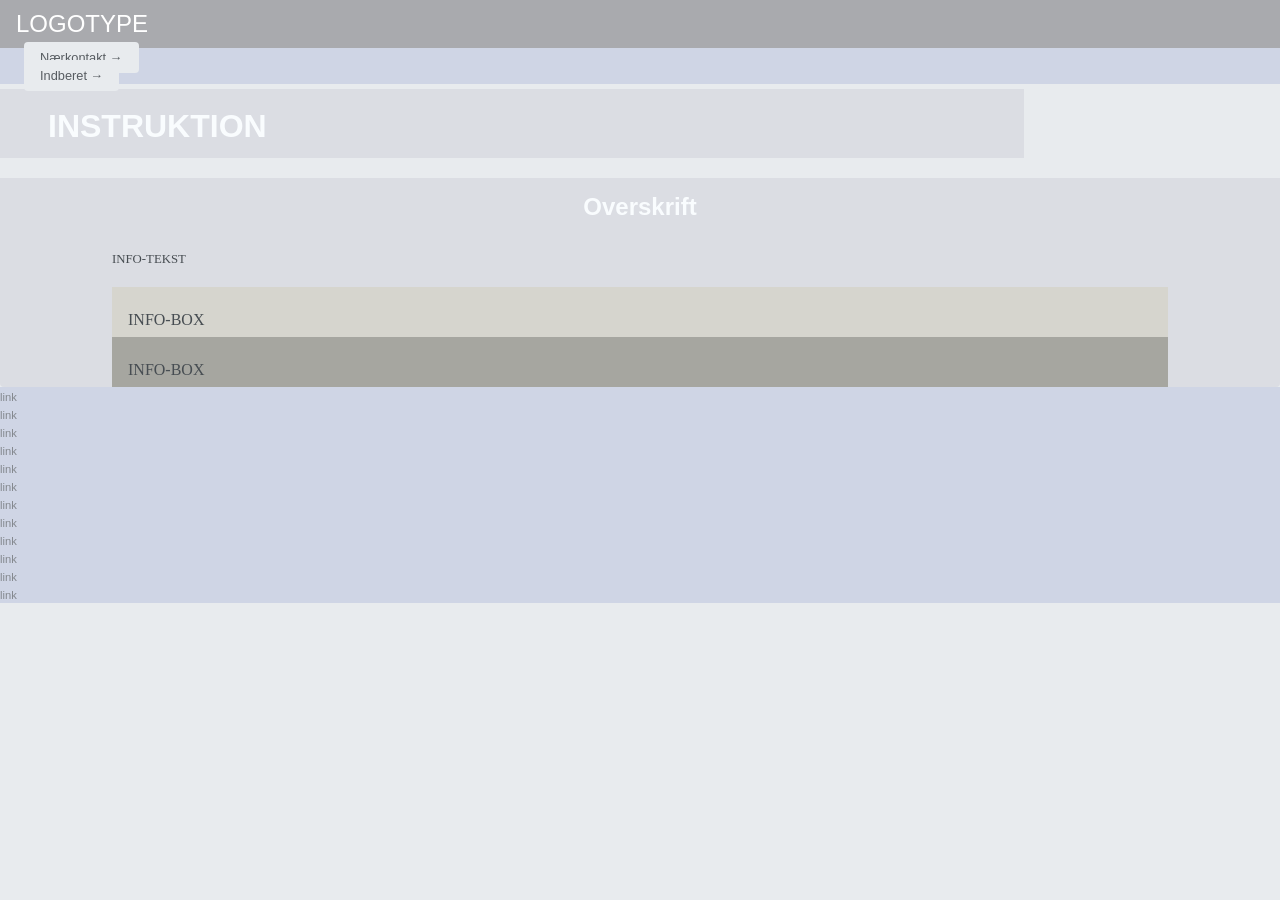
==== instruction.html @ 35d1363d "initializes project" ====
<!DOCTYPE html>
<html lang="en">
  <head>
    <meta charset="UTF-8" />
    <meta http-equiv="X-UA-Compatible" content="IE=edge" />
    <meta name="viewport" content="width=device-width, initial-scale=1.0" />
    <link rel="stylesheet" href="css/custom.css" />
    <link rel="stylesheet" href="css/general.css" />
    <link rel="stylesheet" href="css/layout.css" />
    <link rel="stylesheet" href="css/infographic.css" />
    <link rel="icon" type="image/png" href="img/fav.png" />
    <title>Emergency Site</title>
  </head>
  <body id="instruction">
    <header>
      <nav>
        <div id="logotype-wrapper">
          <a href="index.html"> LOGOTYPE </a>
        </div>
        <ul class="menu">
          <li><a class="menuItem" href="instruction.html">Nærkontakt </a></li>
          <li><a class="menuItem" href="register.html">Indberet</a></li>
        </ul>
      </nav>
    </header>

    <main>
      <h1>INSTRUKTION</h1>
      <section class="info-graphic"></section>
      <section class="info-text">
        <h2>Overskrift</h2>
        <article>
          <p class="placeholder">INFO-TEKST</p>
        </article>
        <aside id="efficiency" class="info-box yellow">INFO-BOX</aside>
        <aside id="requirement" class="info-box green">INFO-BOX</aside>
      </section>
    </main>

    <footer>
      <nav class="some">
        <ul>
          <li><a href="">link</a></li>
          <li><a href="">link</a></li>
          <li><a href="">link</a></li>
          <li><a href="">link</a></li>
        </ul>
      </nav>
      <nav class="another">
        <ul>
          <li><a href="">link</a></li>
          <li><a href="">link</a></li>
          <li><a href="">link</a></li>
          <li><a href="">link</a></li>
        </ul>
      </nav>
      <nav class="yetanother">
        <ul>
          <li><a href="">link</a></li>
          <li><a href="">link</a></li>
          <li><a href="">link</a></li>
          <li><a href="">link</a></li>
        </ul>
      </nav>
    </footer>
    <!-- <script src="js/main.js"></script> -->
  </body>
</html>
---- css/custom.css ----
:root {
  /* Colours */
  --primary-bg-color: #e8ebee; /* used */
  --primary-font-color: #474d52; /* used */

  --secondary-bg-color: #5d656c; /* used */
  --secondary-font-color: #d5e5f4; /* used */

  /* CAN BE DELETED WHEN THE PLACEHOLDER CLASS IS DELETED */
  --placeholder-bg-color: #eb9e1a; /* used */
  --placeholder-font-color: #575c61; /* used */

  /* NOT USED AT THE MOMENT */
  --info-color: #17a2b8;
  --warning-color: #ffc107;
  --danger-color: #dc3545;

  /* Borders */
  --border-color: #007bff; /* used */
  --border-color-light: #f7f5c2; /* used */
  --border-radius: 0.25rem;

  /* Links */
  --link-color: #84888e; /* used */
  --hover-color: #f9fcfe; /* used */
  --active-color: #f52727; /* used */

  /* From styletile */

  /* Fonts */
  --logotype-font: "Roboto", sans-serif;
  --headline-font: "Roboto", sans-serif;
  --body-font: "Roboto", sans-serif;
  --link-font: "Calibri", sans-serif;

  /* Text sizes */
  --logotype-size: 1.5rem;
  --headline1-size: 2rem;
  --headline2-size: 1.5rem;
  --headline3-size: 1.25rem;
  --bodytext-size: 1rem;
  --cta-text-size: 1.25rem;
  --followup-text-size: 0.8rem;
  --form-submit-size: 1rem;

  /* Text colors */
  --logotype-color: #ffffff;
  --headline-color: #bbc3ca;
  --headline-color-inverted: #f9fcfe;
  --bodytext-color: #575c61;
  --bodytext-color-inverted: #f9fcfe;
  --cta-text-color: #bbc3ca;
  --cta-text-color-inverted: #bbc3ca;
  --followup-text-color: #575c61;
  --followup-text-color-inverted: #bbc3ca;
  --formfield-text-color: #575c61;
  --form-submit-color: #bbc3ca;
  --form-submit-color-inverted: #bbc3ca;

  /* Background colors */
  --logotype-background-color: #a9aaae;
  --header-background-color: #cfd5e5;
  --article-background-color: #dbdde3;
  --news-background-color: #dbdde3;
  --news-background-color-inverted: #eeebe9;
  --info-background-color: #dbdde3;
  --headline-bg-color: #dbdde3;
  --headline-bg-color-alert: #dbdde3;
  --headline-bg-color-inverted: #dbdde3;
  --bodytext-bg-color: #dbdde3;
  --bodytext-bg-color-inverted: #dbdde3;
  --cta-text-bg-color: #dbdde3;
  --cta-text-bg-color-inverted: #dbdde3;
  --followup-text-bg-color: #e8ebee;
  --followup-text-bg-color-inverted: #dbdde3;
  --form-background-color: #c5c7ce;
  --form-text-color: #dbdde3;
  --formfield-background-color: #dbdde3;
  --formfield-background-color-active: #dbdde3;
  --form-submit-bg-color: #dbdde3;
  --form-submit-bg-color-inverted: #dbdde3;

  /* Info-boxes */
  --info-bg-color-yellow: #d6d5ce;
  --info-bg-color-green: #a6a6a0;
}
---- css/general.css ----
html,
body,
header,
footer,
main,
nav,
ul,
#main-disclamer {
  margin: 0;
  padding: 0;
  box-sizing: border-box;
}

body {
  font-family: var(--default-font);
  color: var(--primary-font-color);
  background-color: var(--primary-bg-color);
}
header,
footer {
  background-color: var(--header-background-color);
  color: var(--secondary-font-color);
  height: min-content;
}
.logo-wrapper {
  background-color: var(--logotype-background-color);
  color: var(--logotype-color);
}
#main-disclamer {
  height: 180px;
  background-color: var(--header-background-color);
  display: flex;
  justify-content: flex-start;
  align-items: center;
  padding-left: 2rem;
}
#main-disclamer-content {
  display: flex;
  column-gap: 1rem;
}
main section {
  padding: 20px;
  /* margin: 10px; */
  /* border: 1px solid var(--border-color); */
  border-radius: var(--border-radius);
}
h1,
h2,
h3,
h4,
h5,
h6 {
  font-family: var(--headline-font);
}
h1 {
  font-size: var(--headline1-size);
  color: var(--headline-color-inverted);
  margin: 5px 0;
  line-height: 1rem;
  text-align: left;
}
h2 {
  font-size: var(--headline2-size);
}
h3 {
  font-size: var(--headline3-size);
}

main > h1 {
  background-color: var(--headline-bg-color-alert);
  color: var(--headline-color-inverted);
  line-height: 4rem;
  padding: 5px 3rem 0 3rem;
  width: calc(80% - 6rem);
}

/* NAVIGATION STRUCTURES */
header > nav {
  height: 100%;
}
nav ul {
  list-style: none;
}
nav a {
  font-family: var(--link-font);
  text-decoration: none;
  color: var(--link-color);
}
a {
  font-family: var(--link-font);
}
#logotype-wrapper {
  background-color: var(--logotype-background-color);
  margin: 0;
  display: flex;
  justify-content: flex-start;
  align-items: center;
  padding: 0 0 0 1rem;
}
#logotype-wrapper > a {
  font-size: var(--logotype-size);
  color: var(--logotype-color);
  font-family: var(--logotype-font);
  height: 3rem;
  width: 100%;
  display: flex;
  align-items: center;
}
header nav li a {
  margin: 1.5rem;
  background-color: var(--followup-text-bg-color);
  color: var(--followup-text-color);
  font-size: var(--followup-text-size);
  padding: 0.5rem 1rem;
  border-radius: var(--border-radius);
}
header > nav li > a:after {
  content: " \2192";
}
nav a:hover {
  color: var(--hover-color);
}
nav a:active {
  color: var(--active-color);
}

/* FOOTER */
footer a {
  font-size: 0.7rem;
}
.yellow,
.green {
  padding: 1.5rem 1rem 0.5rem 1rem;
}
.yellow {
  background-color: var(--info-bg-color-yellow);
}
.green {
  background-color: var(--info-bg-color-green);
}
---- css/infographic.css ----
#head-txt {
  fill: rgb(54, 54, 54);
}
.info-graphic,
.info-text {
  background-color: var(--info-background-color);
  padding: 0;
}
.info-text h2 {
  line-height: 3rem;
  text-align: center;
  background-color: var(--headline-bg-color-inverted);
  color: var(--headline-color-inverted);
  padding-top: 5px;
}
.info-text h3 {
  font-size: 0.8rem;
  line-height: 0.8rem;
  font-weight: 600;
  margin: 0;
  padding: 0;
}
.info-text > *:not(:first-child) {
  margin: 0 clamp(1rem, 10%, 7rem);
}
.info-text p {
  font-size: 0.8rem;
  line-height: 1.3;
  margin: 0 0 1.2rem 0;
  padding: 0;
}
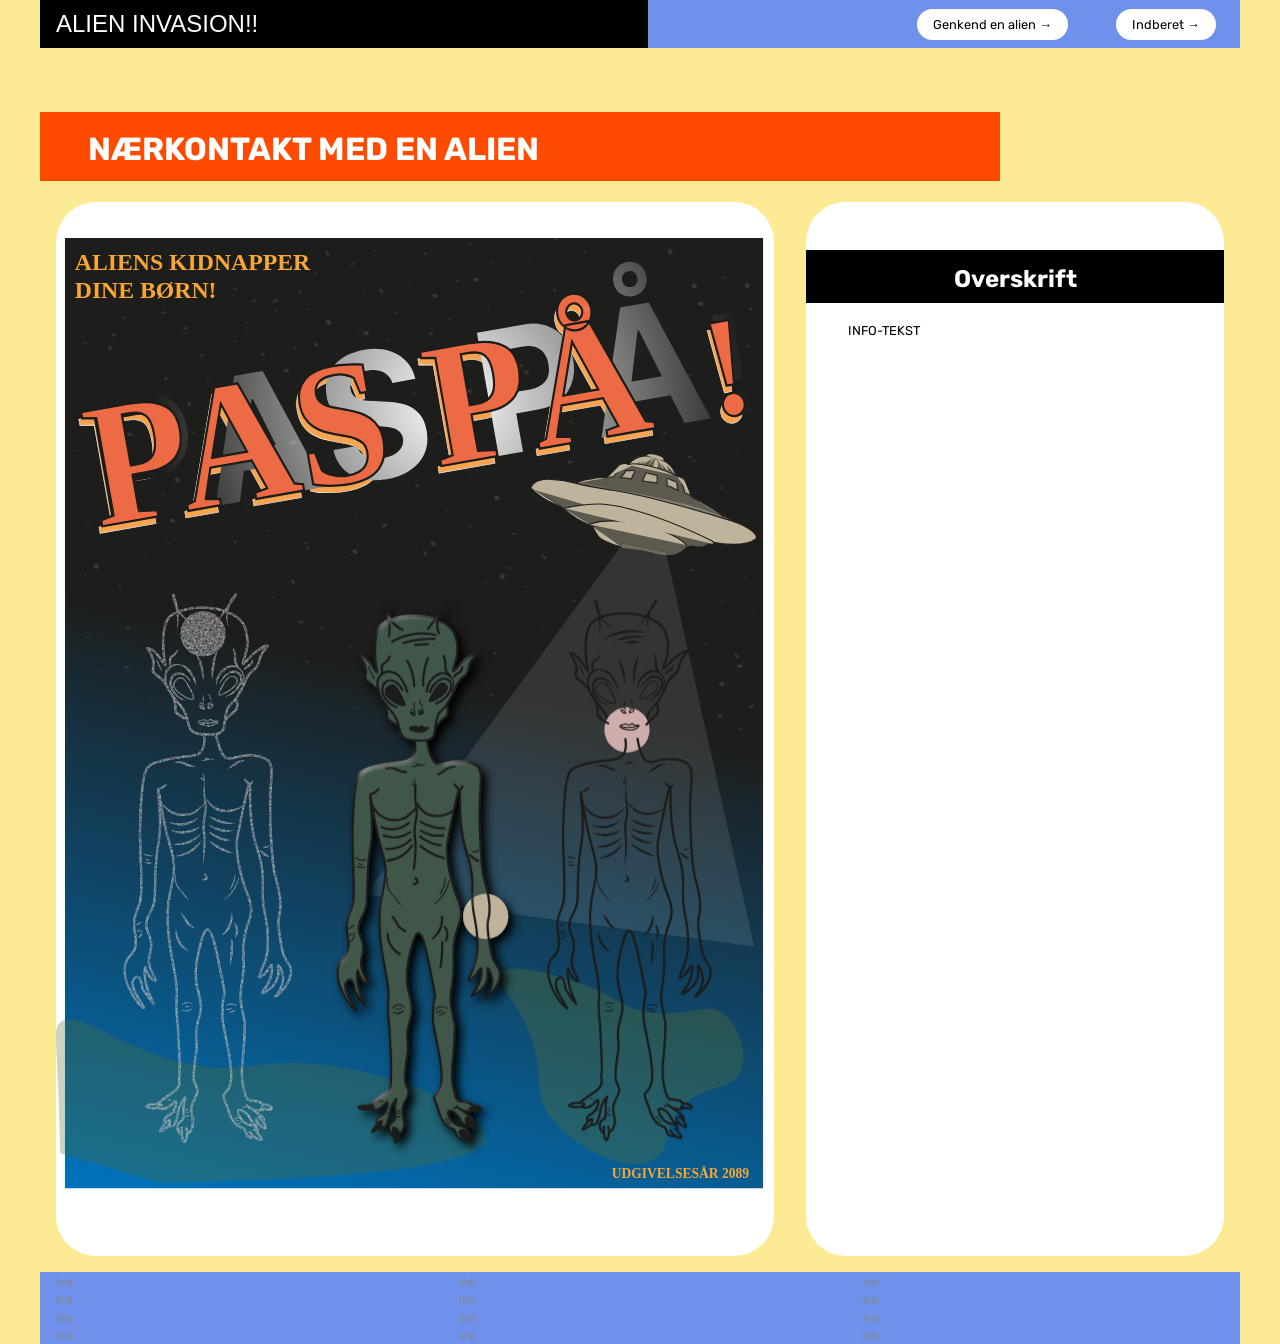
==== commit 744558e8: "cirkler" ====
--- a/instruction.html
+++ b/instruction.html
@@ -8,6 +8,7 @@
     <link rel="stylesheet" href="css/general.css" />
     <link rel="stylesheet" href="css/layout.css" />
     <link rel="stylesheet" href="css/infographic.css" />
+    <link rel="stylesheet" href="css/ekstra.css" />
     <link rel="icon" type="image/png" href="img/fav.png" />
     <title>Emergency Site</title>
   </head>
@@ -15,25 +16,3739 @@
     <header>
       <nav>
         <div id="logotype-wrapper">
-          <a href="index.html"> LOGOTYPE </a>
+          <a href="index.html"> ALIEN INVASION!! </a>
         </div>
         <ul class="menu">
-          <li><a class="menuItem" href="instruction.html">Nærkontakt </a></li>
+          <li>
+            <a class="menuItem" href="instruction.html">Genkend en alien </a>
+          </li>
           <li><a class="menuItem" href="register.html">Indberet</a></li>
         </ul>
       </nav>
     </header>
 
     <main>
-      <h1>INSTRUKTION</h1>
-      <section class="info-graphic"></section>
+      <h1>NÆRKONTAKT MED EN ALIEN</h1>
+      <section class="info-graphic">
+        <br />
+        <br />
+        <?xml version="1.0" encoding="UTF-8"?>
+        <svg
+          id="Lag_1"
+          data-name="Lag 1"
+          xmlns="http://www.w3.org/2000/svg"
+          xmlns:xlink="http://www.w3.org/1999/xlink"
+          viewBox="0 0 635.01 896.67"
+        >
+          <defs>
+            <linearGradient
+              id="Ikke-navngivet_forløb_163"
+              data-name="Ikke-navngivet forløb 163"
+              x1="210.66"
+              y1="886.5"
+              x2="422.61"
+              y2="-46.08"
+              gradientUnits="userSpaceOnUse"
+            >
+              <stop offset="0" stop-color="#0073bc" />
+              <stop offset=".54" stop-color="#1d1d1b" />
+            </linearGradient>
+            <radialGradient
+              id="Ikke-navngivet_forløb_2"
+              data-name="Ikke-navngivet forløb 2"
+              cx="350.12"
+              cy="146.63"
+              fx="350.12"
+              fy="146.63"
+              r="263.45"
+              gradientUnits="userSpaceOnUse"
+            >
+              <stop offset="0" stop-color="#fff" />
+              <stop offset="1" stop-color="#1d1d1b" />
+            </radialGradient>
+            <filter id="AI_Statisk">
+              <feTurbulence
+                baseFrequency="0.5"
+                in="c1"
+                numOctaves="10"
+                result="c2"
+                type="fractalNoise"
+              />
+              <feComposite in="c2" in2="SourceAlpha" operator="in" />
+            </filter>
+            <filter
+              id="AI_Facetskygge_1"
+              x="-20%"
+              y="-20%"
+              width="140%"
+              height="140%"
+            >
+              <feGaussianBlur in="SourceAlpha" result="blur" stdDeviation="4" />
+              <feOffset dx="4" dy="4" in="blur" result="offsetBlur" />
+              <feSpecularLighting
+                in="blur"
+                result="specOut"
+                specularConstant="1"
+                specularExponent="10"
+                surfaceScale="5"
+              >
+                <fePointLight x="-5000" y="-10000" z="-20000" />
+              </feSpecularLighting>
+              <feComposite
+                in="specOut"
+                in2="SourceAlpha"
+                operator="in"
+                result="specOut"
+              />
+              <feComposite
+                in="SourceGraphic"
+                in2="specOut"
+                k1="0"
+                k2="1"
+                k3="1"
+                k4="0"
+                operator="arithmetic"
+                result="litPaint"
+              />
+              <feMerge>
+                <feMergeNode in="offsetBlur" />
+                <feMergeNode in="litPaint" />
+              </feMerge>
+            </filter>
+          </defs>
+          <rect
+            id="baggrund"
+            x="7.93"
+            width="617.42"
+            height="840.43"
+            style="fill: url(#Ikke-navngivet_forløb_163)"
+          />
+          <path
+            id="landområde_1"
+            d="M3.77,809.56c-.33-12.62-.92-33.14-1.92-58.61-1.74-44.45-3.84-52.12,1.92-57.13,15.16-13.21,48.87,21.45,109.77,35.57,49.93,11.58,61.19-3.85,115.57.9,74.65,6.52,153.03,44.28,150.78,65.69-1.81,17.16-56.63,35.27-288.55,39.64"
+            style="fill: #586f30; opacity: 0.3"
+          />
+          <path
+            id="landområde_2"
+            d="M412.08,689.11c-11.71-21.68-23.11-31.62-18.89-38.46,7.22-11.69,50.05,2.05,63.42,6.34,39.34,12.62,39.31,22.69,65.82,27.43,36.59,6.55,53.11-11.43,69.32,3.12,12.43,11.16,20.39,33.44,14.15,48.43-8.38,20.13-35.4,10.3-55.17,35.93-13.9,18.02-6.63,30.76-18.39,40.62-20.34,17.04-65.46-1.46-91.96-31.24-22.63-25.43-3.84-46.89-28.29-92.17Z"
+            style="fill: #586f30; opacity: 0.34"
+          />
+          <text
+            id="PAS_PÅ__gul"
+            data-name="PAS_PÅ!_gul"
+            transform="translate(35.54 261.78) rotate(-10.06) scale(.94 1)"
+            style="
+              fill: #f6a44f;
+              font-family: Galvji-Bold, Galvji;
+              font-weight: 700;
+              stroke: #fff;
+              stroke-miterlimit: 10;
+              stroke-width: 0.5px;
+            "
+          >
+            <tspan x="0" y="0" style="font-size: 156.91px">PAS PÅ</tspan>
+            <tspan x="587.73" y="0" style="font-size: 126.49px">!</tspan>
+          </text>
+          <g id="PAS_PÅ__rød" data-name="PAS_PÅ!_rød">
+            <g>
+              <path
+                d="M73.69,136.88c5.27-.94,10.26-.88,14.95.15,4.69,1.04,8.9,2.91,12.61,5.62,3.71,2.71,6.85,6.24,9.41,10.59,2.56,4.34,4.34,9.33,5.34,14.96.99,5.58,1,10.83.04,15.75-.96,4.92-2.78,9.31-5.45,13.18-2.67,3.87-6.09,7.1-10.26,9.68-4.17,2.58-8.97,4.35-14.38,5.31l-20.31,3.6,6,33.8-21.52,3.82-19.32-108.86,42.9-7.61ZM62.36,197.26l15.61-2.77c6.22-1.1,10.75-3.57,13.57-7.39,2.83-3.82,3.69-8.8,2.61-14.94-1.11-6.24-3.63-10.66-7.58-13.28-3.95-2.62-9.03-3.38-15.25-2.27l-15.68,2.78,6.72,37.87Z"
+                style="fill: url(#Ikke-navngivet_forløb_2)"
+              />
+              <path
+                d="M202.14,199.61l-36.13,6.41-3.3,27.35-21.59,3.83,16.39-115.19,25.3-4.49,55.02,102.52-23.3,4.13-12.37-24.57ZM167.52,187.62l26.94-4.78-20.33-40.43-1.28.23-5.32,44.99Z"
+                style="fill: url(#Ikke-navngivet_forløb_2)"
+              />
+              <path
+                d="M266.15,183.82c.63,2.17,1.67,4.05,3.13,5.63,1.46,1.58,3.23,2.84,5.33,3.76,2.1.92,4.47,1.5,7.11,1.74s5.48.08,8.52-.46c2.8-.5,5.31-1.29,7.52-2.38,2.21-1.09,4.04-2.4,5.51-3.94,1.47-1.53,2.53-3.24,3.17-5.11s.79-3.85.42-5.91c-.3-1.71-.91-3.21-1.83-4.5-.92-1.29-2.18-2.36-3.8-3.21-1.62-.85-3.64-1.52-6.05-2-2.41-.48-5.25-.79-8.51-.94l-13.93-.64c-19.36-.82-30.5-9.53-33.45-26.12-.91-5.13-.8-9.95.34-14.46,1.14-4.51,3.15-8.56,6.04-12.16s6.61-6.63,11.17-9.1c4.56-2.47,9.81-4.23,15.75-5.28,5.65-1,11-1.12,16.03-.36,5.04.77,9.54,2.29,13.53,4.56,3.98,2.28,7.33,5.25,10.04,8.92,2.71,3.67,4.56,7.91,5.56,12.71l-20.24,3.59c-.62-2.12-1.61-3.97-2.97-5.54-1.36-1.57-2.97-2.84-4.83-3.81s-3.96-1.59-6.29-1.88c-2.33-.29-4.8-.2-7.41.27-2.71.48-5.1,1.23-7.17,2.25-2.07,1.02-3.79,2.26-5.15,3.71-1.36,1.46-2.32,3.11-2.87,4.95-.56,1.84-.65,3.79-.29,5.85.6,3.37,2.4,5.85,5.4,7.45,3,1.6,7.64,2.53,13.92,2.82l12.89.59c5.38.24,10.1.92,14.14,2.04,4.05,1.12,7.49,2.73,10.34,4.82,2.84,2.09,5.13,4.69,6.86,7.81,1.73,3.12,2.97,6.79,3.72,11.01.97,5.48.88,10.58-.26,15.3-1.15,4.72-3.26,8.92-6.33,12.6-3.07,3.68-7.03,6.8-11.87,9.34s-10.49,4.39-16.95,5.54c-6.13,1.09-11.82,1.31-17.08.66-5.26-.65-9.93-2.09-14-4.32-4.07-2.23-7.48-5.21-10.22-8.93-2.74-3.71-4.66-8.09-5.75-13.14l20.81-3.69Z"
+                style="fill: url(#Ikke-navngivet_forløb_2)"
+              />
+              <path
+                d="M415.11,76.3c5.27-.94,10.26-.88,14.95.15s8.9,2.91,12.61,5.62c3.72,2.71,6.85,6.24,9.41,10.59,2.56,4.34,4.34,9.33,5.34,14.96.99,5.58,1,10.83.04,15.75-.97,4.92-2.78,9.31-5.45,13.18-2.67,3.87-6.09,7.1-10.26,9.68-4.17,2.58-8.97,4.35-14.38,5.31l-20.31,3.6,6,33.8-21.52,3.82-19.32-108.86,42.9-7.61ZM403.77,136.68l15.61-2.77c6.22-1.1,10.75-3.57,13.57-7.39,2.83-3.82,3.69-8.8,2.61-14.94-1.11-6.24-3.63-10.66-7.58-13.28-3.95-2.62-9.03-3.38-15.25-2.27l-15.68,2.78,6.72,37.87Z"
+                style="fill: url(#Ikke-navngivet_forløb_2)"
+              />
+              <path
+                d="M543.55,139.03l-36.13,6.41-3.31,27.35-21.59,3.83,16.39-115.19,25.3-4.49,55.02,102.52-23.3,4.13-12.37-24.57ZM510.22,51.42c-2.09.37-4.11.34-6.04-.1-1.94-.43-3.68-1.2-5.22-2.3-1.54-1.1-2.85-2.5-3.91-4.21-1.06-1.71-1.79-3.66-2.18-5.88-.38-2.16-.37-4.23.04-6.19.41-1.96,1.15-3.73,2.22-5.3,1.07-1.56,2.44-2.88,4.11-3.96,1.67-1.08,3.55-1.8,5.64-2.17,2.04-.36,4.02-.32,5.94.11s3.64,1.21,5.19,2.31,2.84,2.5,3.91,4.21c1.06,1.71,1.79,3.64,2.17,5.8.39,2.21.38,4.3-.03,6.27-.41,1.97-1.15,3.73-2.22,5.3-1.07,1.56-2.43,2.88-4.08,3.95s-3.49,1.79-5.54,2.15ZM508.73,43.43c2-.35,3.5-1.31,4.53-2.87,1.02-1.55,1.36-3.34,1-5.35-.37-2.06-1.3-3.65-2.79-4.76-1.5-1.11-3.24-1.49-5.24-1.13-2,.35-3.5,1.31-4.53,2.87-1.02,1.56-1.35,3.37-.99,5.43.36,2.01,1.28,3.57,2.78,4.68,1.49,1.11,3.24,1.49,5.24,1.13ZM508.94,127.04l26.94-4.78-20.33-40.43-1.28.23-5.32,44.99Z"
+                style="fill: url(#Ikke-navngivet_forløb_2)"
+              />
+              <path
+                d="M598.87,65.47l8.89,59.14-15.34,2.72-11.94-58.6,18.38-3.26ZM593.29,148.19c-.58-3.24-.1-5.95,1.43-8.13,1.53-2.17,3.92-3.55,7.18-4.13,3.26-.58,5.98-.11,8.16,1.41,2.19,1.52,3.57,3.89,4.14,7.14.57,3.2.09,5.89-1.44,8.07-1.53,2.17-3.92,3.55-7.18,4.13-3.25.58-5.97.11-8.16-1.41-2.18-1.51-3.56-3.87-4.13-7.08Z"
+                style="fill: url(#Ikke-navngivet_forløb_2)"
+              />
+            </g>
+            <text
+              transform="translate(37.64 255.57) rotate(-10.06) scale(.94 1)"
+              style="
+                fill: #ed6b44;
+                font-family: Galvji-Bold, Galvji;
+                font-weight: 700;
+                stroke: #1d1d1b;
+                stroke-miterlimit: 10;
+                stroke-width: 2px;
+              "
+            >
+              <tspan x="0" y="0" style="font-size: 156.91px">PAS PÅ</tspan>
+              <tspan x="587.73" y="0" style="font-size: 126.49px">!</tspan>
+            </text>
+            <text
+              transform="translate(37.64 255.57) rotate(-10.06) scale(.94 1)"
+              style="
+                fill: none;
+                font-family: Galvji-Bold, Galvji;
+                font-weight: 700;
+                stroke: #1d1d1b;
+                stroke-miterlimit: 10;
+              "
+            >
+              <tspan x="0" y="0" style="font-size: 156.91px">PAS PÅ</tspan>
+              <tspan x="587.73" y="0" style="font-size: 126.49px">!</tspan>
+            </text>
+          </g>
+          <text
+            id="ALIENS_KIDNAPPER_DINE_BØRN_"
+            data-name="ALIENS_KIDNAPPER_DINE_BØRN!"
+            transform="translate(16.57 27.86)"
+            style="
+              fill: #f7a737;
+              font-family: Galvji-Bold, Galvji;
+              font-size: 21px;
+              font-weight: 700;
+            "
+          >
+            <tspan x="0" y="0">ALIENS KIDNAPPER</tspan>
+            <tspan x="0" y="25.2">DINE BØRN!</tspan>
+          </text>
+          <g id="ufo">
+            <path
+              d="M549.44,210.51c-9.99-5.39-21.37-7.52-32.58-9.28-3.39-.53-6.85-1.03-10.23-.46"
+              style="
+                fill: #bfb39b;
+                opacity: 0.9;
+                stroke: #1d1d1b;
+                stroke-miterlimit: 10;
+              "
+            />
+            <path
+              d="M527.56,202.87c.45-2.95,1.34-5.83,2.64-8.51,1.47.89,2.74,2.79,2.85,4.51s-.32,3.42-.76,5.08"
+              style="fill: #bfb39b; stroke: #1d1d1b; stroke-miterlimit: 10"
+            />
+            <path
+              d="M531.15,194.23c2.58,1.9,4.58,4.6,5.63,7.63.39,1.11.65,2.34.28,3.46"
+              style="fill: #bfb39b; stroke: #1d1d1b; stroke-miterlimit: 10"
+            />
+            <path
+              d="M530.41,193.96l4.56,2.15c1.08.51,2.18,1.03,3.13,1.76,2.65,2.05,3.85,5.62,3.51,8.96"
+              style="fill: #bfb39b; stroke: #1d1d1b; stroke-miterlimit: 10"
+            />
+            <path
+              d="M530.43,193.95c-1.42-.04-2.76.73-3.71,1.78-.95,1.05-1.58,2.35-2.16,3.64-.39.85-.76,1.71-1.13,2.57"
+              style="fill: #bfb39b; stroke: #1d1d1b; stroke-miterlimit: 10"
+            />
+            <path
+              d="M529.83,193.7c-.71-.18-1.46-.02-2.17.17-4.02,1.07-7.96,3.4-9.73,7.16-.03.06-.07.14-.14.14s-.12-.11-.05-.13"
+              style="fill: #bfb39b; stroke: #1d1d1b; stroke-miterlimit: 10"
+            />
+            <path
+              d="M529.37,193.8c-1.18-.47-2.52-.36-3.77-.12-4.51.87-8.67,3.4-11.51,7.01"
+              style="fill: #bfb39b; stroke: #1d1d1b; stroke-miterlimit: 10"
+            />
+            <path
+              d="M420.27,219.66c1.09-5.06,21.74-4.89,24.75-4.86,1.38.01,2.74.07,2.74.07,2.86.12,5.94.38,13.38,1.47,2.9.43,4.61.67,7.24,1.12,6.62,1.13,11.77,2.31,16.98,3.41,14.74,3.11,13.82,2.27,31.52,5.72,10.34,2.01,21.95,4.3,36.5,8.11,11.9,3.12,21.94,5.79,34.39,10.84,8.04,3.26,32.38,13.14,31.13,19.04-.74,3.48-10.25,5-15.19,5.14-2.02.06-1.79-.16-12.42-.87-7.07-.47-7.97-.43-9.15-.25-5.96.91-6.03,3.39-11.3,4.18-5.95.89-7.67-2.02-12.1-.2-2.94,1.2-2.64,2.66-6.3,4.86-4.02,2.41-7.93,2.79-10.49,3.01-6.2.53-10.73-1.01-14.89-2.19-17.75-5.04-21.89-1.61-35.4-7.46-5.39-2.33-8.13-3.56-10.49-6.57-2.38-3.04-3.12-6.27-7.07-9.03-1.9-1.33-3.56-1.86-4.41-2.16-7.16-2.52-13.67-8.48-18.01-12.02-16.51-13.47-32.39-16.83-31.42-21.36Z"
+              style="fill: #bfb39b; opacity: 0.4"
+            />
+            <path
+              d="M461.14,216.34c.81-.29,1.98-.68,3.4-1.11,4.34-1.3,7.96-1.94,13.08-2.71,10.63-1.59,9.8-1.02,10.74-1.5,6.49-3.27,6.45-10.31,11.62-10.94,2.66-.32,3.71,1.41,6.35.5,2.7-.93,2.92-3.18,5.19-5.24,4.18-3.79,10.87-2.83,14.57-2.3,5.83.84,9.78,3.46,13.28,5.77,3.33,2.2,5,3.3,6.4,5.5,1.7,2.66,1.65,4.69,3.82,6.15,1.99,1.33,3.1.34,4.97,1.25,3.98,1.93,2.55,8.16,5.79,13.76,2.11,3.67,5.07,5.07,10.1,7.85,5.75,3.18,13.85,7.97,24.14,15.05"
+              style="fill: #bfb39b; opacity: 0.4"
+            />
+            <path
+              d="M531.63,210.16c.11,2.24.07,4.49-.12,6.73-1.18-.59-2.54-.63-3.86-.71-3.03-.19-6.03-.68-8.95-1.48.75-1.53,1.49-3.06,2.24-4.6.27-.56.33-2.05.86-2.37s2.58.58,3.15.72c.62.16,6.66,1.39,6.68,1.7Z"
+              style="
+                fill: #bfb39b;
+                opacity: 0.9;
+                stroke: #1d1d1b;
+                stroke-miterlimit: 10;
+              "
+            />
+            <path
+              d="M540.55,219.53c1.16-.18,2.31.29,3.38.77,2.12.94,4.21,1.92,6.31,2.91-.85-1.94-.85-4.13-1.16-6.23-.06-.4-.15-.84-.45-1.11-.16-.14-.35-.22-.55-.29-1.34-.53-2.68-1.07-4.02-1.6-.64-.26-2.83-1.56-3.49-1.18-.8.46.47,6.71-.03,6.75Z"
+              style="
+                fill: #bfb39b;
+                opacity: 0.9;
+                stroke: #1d1d1b;
+                stroke-miterlimit: 10;
+              "
+            />
+            <path
+              d="M561.22,227.83c-1.38-.83-2.84-1.52-4.35-2.06-.19-.07-.39-.14-.53-.28-.14-.14-.21-.33-.27-.52-.84-2.46-1.16-5.09-2.31-7.42,1.07.4,2.28,1.06,3.35,1.46.27.1.54.2.76.39.26.23.4.56.53.87,1.02,2.46,2.03,5.01,2.83,7.54Z"
+              style="
+                fill: #bfb39b;
+                opacity: 0.9;
+                stroke: #1d1d1b;
+                stroke-miterlimit: 10;
+              "
+            />
+            <path
+              d="M503.83,205.51c-.57,2.59-2.62,4.55-4.57,6.35,3.05.13,6.08.54,9.05,1.21.17.04.35.07.5,0,.18-.09.25-.3.31-.49.41-1.34.95-2.63,1.62-3.86s2.11-2.22.51-2.79c-2.28-.81-5.02.35-7.41-.41Z"
+              style="
+                fill: #bfb39b;
+                opacity: 0.9;
+                stroke: #1d1d1b;
+                stroke-miterlimit: 10;
+              "
+            />
+            <path
+              d="M497.79,206.08c-1.78,1.38-3.34,3.03-4.62,4.88-.1.14-.21.3-.37.36-.11.05-.23.05-.36.05-1.6.01-3.19.03-4.79.04,1.7-1.79,3.52-3.46,5.36-5.11.61-.55.93-.97,1.74-1.01.63-.03,2.47,1.22,3.03.78Z"
+              style="
+                fill: #bfb39b;
+                opacity: 0.9;
+                stroke: #1d1d1b;
+                stroke-miterlimit: 10;
+              "
+            />
+            <path
+              d="M535.23,195.93c6.15,2.46,11.12,7.7,13.28,13.96"
+              style="fill: #bfb39b; stroke: #1d1d1b; stroke-miterlimit: 10"
+            />
+            <path
+              d="M526.91,193.15c-7.48-1.68-15.79,1.18-20.66,7.11-2.02-1.42-5.78-.97-7.83.41-.78.53-1.43,1.22-2.08,1.91-3.16,3.33-6.48,6.51-9.95,9.51"
+              style="fill: #bfb39b; stroke: #1d1d1b; stroke-miterlimit: 10"
+            />
+            <path
+              d="M548.48,209.99c2.29,1.32,5.2,1.64,7.02,3.56.77.81,1.26,1.84,1.72,2.86,1.89,4.17,3.5,8.46,5.11,12.74"
+              style="fill: #bfb39b; stroke: #1d1d1b; stroke-miterlimit: 10"
+            />
+            <path
+              d="M486.39,211.95c-3.78-1.37-7.92,0-11.86.84-4.86,1.03-10.12,1.31-14.19,4.17"
+              style="fill: #bfb39b; stroke: #1d1d1b; stroke-miterlimit: 10"
+            />
+            <path
+              d="M522.14,192.32c.53-1.52,1.16-1.48,2.7-1.6s2.96-.04,4.41.21c2.15.37,4.23,1.11,6.11,2.2,2,1.16,2.61,1.57,2.54,3.94"
+              style="fill: #bfb39b; stroke: #1d1d1b; stroke-miterlimit: 10"
+            />
+            <path
+              d="M562.27,229.22c10.29,4.69,19.98,10.68,28.77,17.79"
+              style="fill: #bfb39b; stroke: #1d1d1b; stroke-miterlimit: 10"
+            />
+            <path
+              d="M419.47,221.73c1.11-3.55,4.35-6.14,7.88-7.33s7.34-1.17,11.06-.95c7.32.44,14.59,1.62,21.67,3.54,10.6,2.87,21.48,4.41,32.32,6.13,17.03,2.71,33.82,6.78,50.49,11.21,18.15,4.82,36.19,10.06,54.1,15.71,7.06,2.23,13.53,4.85,19.25,9.56,1.88,1.55,3.66,3.79,3.19,6.18-5.46,4.8-13.81,5.27-21.08,5.22-5.76-.04-11.52-.64-17.16-1.8"
+              style="fill: #bfb39b; stroke: #1d1d1b; stroke-miterlimit: 10"
+            />
+            <path
+              d="M419.85,221.09c5.43,5.63,11.96,10.19,19.11,13.35,4.56,2.01,9.58,3.61,12.86,7.37,1.27,1.46,3.32,2.42,4.81,3.65,5.53,4.57,12.28,7.37,18.91,10.11"
+              style="fill: #bfb39b; stroke: #1d1d1b; stroke-miterlimit: 10"
+            />
+            <path
+              d="M474.79,255.38c1.42,3.28,2.9,6.65,5.48,9.11,1.53,1.46,3.38,2.54,5.25,3.51,4.63,2.39,9.55,4.18,14.63,5.34"
+              style="fill: #bfb39b; stroke: #1d1d1b; stroke-miterlimit: 10"
+            />
+            <path
+              d="M471.4,253.2c16.74-5.6,35.05-2.44,52.15,1.91,12.53,3.19,25.5,7.35,34.44,16.69"
+              style="fill: #bfb39b; stroke: #1d1d1b; stroke-miterlimit: 10"
+            />
+            <path
+              d="M449.34,238.97c10.57-2.05,21.27-4.12,32.36-3.67,8.32.33,16.67,2.07,24.88,4.19,25.09,6.48,49.32,16.57,72.75,27.97.7.34,1.44.71,1.88,1.32s.44,1.51-.21,1.81"
+              style="fill: #bfb39b; stroke: #1d1d1b; stroke-miterlimit: 10"
+            />
+            <path
+              d="M548.5,210.06c-10.17-4.93-21.09-8.31-32.26-10-3.24-.49-6.62-.83-9.74.17"
+              style="fill: #bfb39b; stroke: #1d1d1b; stroke-miterlimit: 10"
+            />
+          </g>
+          <path
+            id="ufo_lys"
+            d="M539.97,277.73c26.09,116.53,52.18,233.06,78.26,349.58-115.13-15.47-230.25-30.93-345.38-46.4,76.06-103.69,152.11-207.37,228.17-311.06,12.98,2.62,25.97,5.25,38.95,7.87Z"
+            style="
+              fill: #fff;
+              opacity: 0.1;
+              stroke: #1d1d1b;
+              stroke-miterlimit: 10;
+            "
+          />
+          <g id="alien_1" style="filter: url(#AI_Statisk)">
+            <g>
+              <g>
+                <path
+                  d="M110.21,329.97c-3.8,1.45-9.22,2.64-11.58,7.66,0,0-7.33,10.64-2.05,39.26.03.17.06.27.07.49.02.33-.03.38-.06.39-.02,0-.04,0-.06,0-.94.25-7.3-11.43-11.11-13.3-11.9-6.37,4.56,4.58.43,16.63-2.1,5.55,10.04,6.71,13.25,17.46,4.2,8.16,8.18,11.06,11.97,16.21,6.74,9.18,4.56,14.23,7.27,18.74.42.69,1.22,1.79,2.56,2.87,0,0,.18.14.36.27,3.01,2.17,11.36,2.48,11.36,2.48.55.02,4.54.15,8.99-.47,1.12-.16,2.63-.41,4.08-1.46.48-.34,1.3-1.02,2.04-2.26,2.08-3.5.58-7.94,3.51-17.27,1.65-5.26,4.03-5.53,6.75-8.57.77-.86,1.4-1.88,2.65-3.9,3.77-6.13,5.94-10.96,6.41-12.01.75-1.67,1.34-3.13,1.77-4.25.75-1.28,1.98-3.12,3.82-5.04,1.99-2.08,2.81-2.26,4.1-3.57,3.18-3.21,1.88-5.88,4.35-10.99,2.74-5.66,6.59-7.93,6.03-8.61-.59-.72-5.07,1.44-8.97,4.16-8.49,5.9-11.67,12.6-12.82,12.05-1.46-.69,5.2-10.8,3.85-22.86-.14-1.23-.16-11.87-8.55-18.29-14.15-10.83-38.68-10.29-50.43-5.82Z"
+                  style="
+                    fill: none;
+                    stroke: #1d1d1b;
+                    stroke-miterlimit: 10;
+                    stroke-width: 2px;
+                  "
+                />
+
+                <path
+                  d="M120.47,340.09c-9.1-2.76-15.28-11.33-17.11-20.42-.26-1.28-.51-2.65-.57-3.96-.03-1.12,1.37-1.64,1.93-.55,3.49,9.85,4.72,20.79,2.68,31.07.42-10.25-1.06-20.47-4.44-30.12.41.71,1.78.56,1.83-.39,0,.18.04.58.05.77,1.05,9.81,6.54,19.25,15.63,23.61h0Z"
+                  style="fill: #1d1d1b"
+                />
+              </g>
+              <path
+                d="M142.15,339.58c4.01-6.13,8.52-12.79,12.35-19.06.67-1.06,2.37-3.78,3.01-4.81.13-.2.56-.92.69-1.11.42-.62,1.56-.7,1.77.22.14.48-.12.91-.34,1.14-6.39,7.52-10.19,18.03-6.91,27.74-5-9.55-1.23-21.23,5.39-29.03,0,0,.08-.09.08-.09,0,0,.06-.09-.07.1-.09.14-.17.47-.05.77.12.3.34.43.46.49.11.08.34.22.65.18.31-.03.53-.23.62-.35.06-.08,0,0,0,0-.07.11-.55.86-.63.99-5.04,8.05-10.6,15.82-17.03,22.82h0Z"
+                style="fill: #1d1d1b"
+              />
+              <path
+                d="M130.3,391.02c-.75-3.64-1.75-8.8-2.79-12.3-.93-3.52-2.75-8.49-3.98-11.97,5.5,6.61,8.06,15.78,6.77,24.28h0Z"
+                style="fill: #1d1d1b"
+              />
+
+              <path
+                d="M142.99,364.27c-.9,3.84-2.22,9.25-2.85,13.08-.72,3.79-1.33,9.37-1.81,13.26-1.9-8.89-.16-18.63,4.65-26.33h0Z"
+                style="fill: #1d1d1b"
+              />
+              <path
+                d="M79.84,767.96c0-.99,4.41-1.68,5.19-1.8,1.19-.19,2.65-.3,4.33-.15.89.08,4.09.37,4.19,1.23.1.8-2.55,1.7-3.05,1.88-1.67.57-3.08.63-3.62.65-3.16.07-7.05-.87-7.04-1.8Z"
+                style="
+                  fill: none;
+                  stroke: #1d1d1b;
+                  stroke-miterlimit: 10;
+                  stroke-width: 2px;
+                "
+              />
+              <path
+                d="M130.63,439c1.57,8.91-.55,13.22-2.63,15.51-4.53,4.97-11.21,2.82-26.67,6.12-10.68,2.28-16.01,3.42-19.63,6.85-2.17,2.05-5,5.78-6.67,35.31-.34,6.02-.73,13.06-.74,23.06,0,7.33.19,9.2.74,26.3.81,25.24.61,28.49-.37,33.15-2.39,11.37-5.09,10.53-5.56,19.1-.61,11.24,3.85,16.26.37,24.86-2.3,5.69-4.68,4.55-7.04,10.09-5.13,12.05,2.66,25.54,5.19,29.9,4.39,7.6,9.81,12.29,10.37,11.89,1.02-.72-14.26-18.07-9.26-25.58.64-.96,1.99-2.32,3.33-2.16,3.24.39,4.32,9.32,4.45,10.45,7.34,11.04,9.35,13.49,9.63,13.33.53-.3-5.86-9.49-7.41-22.7-.67-5.74-.09-9.33.37-9.37.55-.05.59,5.12,4.45,9.01,1.44,1.45,3.73,3.05,4.45,2.52,1.18-.88-4.02-6.19-5.56-14.41-1.72-9.17,3.18-10.95,1.48-20.54-1.24-7.02-4.24-8.2-4.07-14.41.15-5.62,2.74-9.52,4.07-11.89,5.38-9.51,2.69-15.39,4.45-41.07,1.43-21.01,3.36-18.96,3.7-34.23.43-19.17-2.38-32.72-1.85-32.79.58-.08,2.21,16.59,7.78,39.63,4.16,17.2,5.79,18.4,6.3,27.02.82,13.79-2.94,17.51-4.82,33.87-1.93,16.86.08,30.26,1.48,39.63,2.29,15.26,6.88,31.91,5.93,42.87-.09,1.05-.5,5.18-.37,10.81.11,4.76.56,8.26.74,9.73.46,3.81.8,10.71,1.48,24.5,1.56,31.79-.32,19.77.37,29.54.08,1.08.07,1.91,0,2.69,0,0-.1,1.01-.36,1.99-.93,3.54-8.54,8.4-8.54,8.4-2.68,1.71-6.42,4.29-10.84,8.03"
+                style="
+                  fill: none;
+                  stroke: #1d1d1b;
+                  stroke-miterlimit: 10;
+                  stroke-width: 2px;
+                "
+              />
+
+              <path
+                d="M96.88,782.73c-.56-.94-1.17-2.28-.74-3.6.69-2.13,2.9-2.64,4.82-3.96,5.07-3.51,5.94-11.28,4.82-11.89-1.16-.62-4.3,6.37-10.37,6.85-2.14.17-3.91-.53-4.9-1.01"
+                style="
+                  fill: none;
+                  stroke: #1d1d1b;
+                  stroke-miterlimit: 10;
+                  stroke-width: 2px;
+                "
+              />
+              <path
+                d="M100.59,780.21c-.77-.42-3.7,2.52-3.7,2.52,0,0-5.5,6.48-4.82,7.21.51.53,4.34-2.09,7.41-4.32,1.36-3.63,1.57-5.15,1.11-5.4Z"
+                style="
+                  fill: none;
+                  stroke: #1d1d1b;
+                  stroke-miterlimit: 10;
+                  stroke-width: 2px;
+                "
+              />
+
+              <circle
+                id="headCircle"
+                cx="130"
+                cy="350"
+                r="20"
+                style="fill: rgb(0, 0, 0)"
+              />
+
+              <path
+                d="M114.29,759.67c-1.13,3.75-1.43,6.84-1.48,9.01-.14,5.58,1.26,8.25-.74,10.81-1.42,1.82-3.04,1.67-4.07,3.96-.93,2.06-.52,4.05-.37,4.68.8,3.47,3.73,5.19,4.32,5.52"
+                style="
+                  fill: none;
+                  stroke: #1d1d1b;
+                  stroke-miterlimit: 10;
+                  stroke-width: 2px;
+                "
+              />
+              <path
+                d="M115.91,790.98c.1.3.28.67.6.76,1.27.35,3.57-4.03,3.7-4.32,3.24-7.14-1.85-10.74-.37-19.1,1.29-7.33,5.89-8.41,5.19-14.77-.4-3.65-1.96-3.7-2.96-8.65-.47-2.29-.59-4.53.37-12.97,1.03-9.04,1.52-9.45,1.85-14.05.5-6.96-.42-8.7-.37-14.41.08-10.14,3.03-11.65,4.07-20.54,1.52-12.93-4.23-14.03-4.45-30.99-.12-9.08,1.44-15.95,2.59-20.9,1.86-7.98,4.51-19.34,7.78-19.46,4.27-.15,8,18.69,12.59,41.79,1.17,5.88,2.03,10.75,2.59,14.05-1.23,5.37-2.56,13.55-1.85,23.42.25,3.41,1.28,8.33,3.33,18.01.83,3.89,5.67,26.61,4.07,37.11-.22,1.47-.55,3.63-1.85,6.13-1.96,3.75-3.72,3.65-4.45,6.12-.68,2.35.63,3.39,3.33,10.81,1.92,5.27,1.34,4.97,2.59,7.57,1.61,3.34,3.33,6.89,7.04,9.01,2.57,1.46,3.67.86,5.19,2.52,2.03,2.22,1.15,4.4,2.96,6.12.93.88,2.73,1.79,6.59,1.28"
+                style="
+                  fill: none;
+                  stroke: #1d1d1b;
+                  stroke-miterlimit: 10;
+                  stroke-width: 2px;
+                "
+              />
+              <path
+                d="M141.61,438.67c.33,3.14,1.14,7.9,3.43,13.32,1.67,3.96,2.55,5.88,4.45,7.21,4.29,2.99,9.25-.8,18.15-1.44,2.29-.17,13.72-.99,19.63,4.32,5.4,4.86,2.98,11.97,2.22,33.15-.49,13.63.06,23.57.74,36.03.93,16.94,1.39,25.41,3.7,33.15.63,2.11,2.46,7.93,3.7,15.85.9,5.71,1.17,10.52.37,15.85-.46,3.02-.72,2.65-1.11,5.4-.61,4.33-.32,7.79,1.11,16.57,1.39,8.52,2.08,12.78,2.84,14.86,2.87,7.83,5.65,8.16,6.75,12.75,2.94,12.22-13.01,25.46-13.5,25.11-.35-.25,7.42-7.26,6.75-17-.39-5.67-3.54-10.65-4.37-10.43-.72.19.86,4.18,0,8.89-1.83,10.04-13.47,16.25-14.3,15.45-.64-.61,5.37-5.18,7.94-14.68,1.4-5.16,1.26-9.84.4-10.04-.82-.2-1.76,3.71-5.96,7.73-.8.77-3.85,3.68-4.77,3.09-1.4-.9,4.33-8.58,6.75-20.09,1.32-6.27,1.1-11.02.79-17.77-.49-10.76-2.17-15.12-3.57-24.34-2.31-15.22.23-16.74-1.19-31.29-1.6-16.31-5.04-16.86-8.34-34.77-4.58-24.8-1.41-42.35-3.18-42.5-.64-.05-1.43,2.23-6.75,27.43-4.01,19.03-4.24,20.95-4.37,23.57-.6,12.39,1.95,22.24,4.37,31.29,4.64,17.39,8.37,18.77,8.34,28.98-.03,9.73-3.42,9.05-5.96,23.57-2.64,15.11.89,16.66-1.59,36.7-1.23,9.92-2.34,11.56-1.99,18.16,0,0,.23,4.31,3.97,21.63-.18,11.89-.92,21.5-1.59,28.2-1.09,11-2.32,17.77,0,27.04,1.75,6.98,2.02,11.24,5.16,12.75,3.09,1.49,7.47-.3,11.33,2.81.69.56,1.17,1.11,1.45,1.47"
+                style="
+                  fill: none;
+                  stroke: #1d1d1b;
+                  stroke-miterlimit: 10;
+                  stroke-width: 2px;
+                "
+              />
+              <path
+                d="M114.29,759.67c-2.95,4.04-4.76,7.52-5.4,9.54-.34,1.06-.53,1.95-.53,1.95-.44,2.09-.26,3.28-1.34,6.69-1.23,3.89-1.71,5.87-2.5,6.57-.55.49-1.96,1.48-5.04,1.19"
+                style="
+                  fill: none;
+                  stroke: #1d1d1b;
+                  stroke-miterlimit: 10;
+                  stroke-width: 2px;
+                "
+              />
+              <path
+                d="M111.31,786.3c-.11,1-.21,2.44-.14,4.17.12,3.19.89,8.83,2.14,8.89,1.25.07,3.36-5.36,2.35-10.49-.19-.95-.45-1.75-.69-2.36"
+                style="
+                  fill: none;
+                  stroke: #1d1d1b;
+                  stroke-miterlimit: 10;
+                  stroke-width: 2px;
+                "
+              />
+              <path
+                d="M168.32,766.68c.75.86,3.99,4.39,9.35,4.88,2.95.27,5.31-.5,6.58-1.02"
+                style="
+                  fill: none;
+                  stroke: #1d1d1b;
+                  stroke-miterlimit: 10;
+                  stroke-width: 2px;
+                "
+              />
+              <path
+                d="M180.3,769.28c7.98,2.04,10.34,1.86,10.69,1.1.39-.86-1.59-2.85-3.81-3.54-2.83-.88-5.12.67-5.37.84"
+                style="
+                  fill: none;
+                  stroke: #1d1d1b;
+                  stroke-miterlimit: 10;
+                  stroke-width: 2px;
+                "
+              />
+              <path
+                d="M171.09,790.25c.6,1.09,1.62,2.63,3.29,4.04,2.67,2.26,6.59,3.84,7.27,3.03.49-.59-.48-2.69-6.75-9.26"
+                style="
+                  fill: none;
+                  stroke: #1d1d1b;
+                  stroke-miterlimit: 10;
+                  stroke-width: 2px;
+                "
+              />
+              <path
+                d="M173.4,770.37c1.9,1.44,3.43,2.56,4.43,3.28,1.46,1.05,3.44,2.44,4.88,4.19.35.42.91.85,1.1,1.61.34,1.38-.61,2.67-1.03,3.18"
+                style="
+                  fill: none;
+                  stroke: #1d1d1b;
+                  stroke-miterlimit: 10;
+                  stroke-width: 2px;
+                "
+              />
+              <path
+                d="M178.09,791.54c.3-1.43.45-3.37-.65-4.84-1.53-2.04-4.22-1.66-7.1-2.48-6.6-1.87-10.56-11.3-9.1-12.74,1.03-1.02,5.9.78,8.55,4.07,2.07,2.57,1.87,4.67,4.37,6.72,1.76,1.45,3.79,1.96,5.23,2.16"
+                style="
+                  fill: none;
+                  stroke: #1d1d1b;
+                  stroke-miterlimit: 10;
+                  stroke-width: 2px;
+                "
+              />
+              <path
+                d="M176.89,778.38c.12,1.11.46,2.67,1.46,4.25,2.18,3.46,6.52,5.37,7.31,4.57.39-.4.21-1.77-3.49-6.69-1.15-1.24-2.3-2.48-3.46-3.72"
+                style="
+                  fill: none;
+                  stroke: #1d1d1b;
+                  stroke-miterlimit: 10;
+                  stroke-width: 2px;
+                "
+              />
+              <path
+                d="M149.6,680.16c2.07-3.75,8.22-4.26,10.73-.71-3.42-2.16-7.54-1.83-10.73.71h0Z"
+                style="fill: #1d1d1b"
+              />
+              <path
+                d="M149.6,682.81c2.13-1.06,4.18-1.71,6.55-1.95-1.83,1.51-4.19,2.25-6.55,1.95h0Z"
+                style="fill: #1d1d1b"
+              />
+              <path
+                d="M158.88,682.46c-1.5,2.02-4.28,3.05-6.73,2.48,2.38-.86,4.36-1.58,6.73-2.48h0Z"
+                style="fill: #1d1d1b"
+              />
+              <path
+                d="M110.84,679.1c1.73-4.19,8.08-4.76,10.37-.71-3.23-2.66-7.57-2.23-10.37.71h0Z"
+                style="fill: #1d1d1b"
+              />
+              <path
+                d="M120.85,680.87c-1.84,3.55-7.33,4.56-10.01,1.42,3.5,1.71,7.03.95,10.01-1.42h0Z"
+                style="fill: #1d1d1b"
+              />
+              <path
+                d="M113.76,679.98c1.42-.85,2.97-1.04,4.55-.53-1.42.86-2.97,1.03-4.55.53h0Z"
+                style="fill: #1d1d1b"
+              />
+              <path
+                d="M70.45,607.96c1.51-1.75,3.4-2.95,5.64-3.54-1.51,1.76-3.4,2.94-5.64,3.54h0Z"
+                style="fill: #1d1d1b"
+              />
+              <path
+                d="M71.36,614.33c.09-2.1,3.02-3.44,4.55-1.95-1.98.1-3.04.7-4.55,1.95h0Z"
+                style="fill: #1d1d1b"
+              />
+              <path
+                d="M71.91,619.28c2.29-1.86,3.67-3.93,4-6.9,1.27,2.83-1.01,6.48-4,6.9h0Z"
+                style="fill: #1d1d1b"
+              />
+              <path
+                d="M110.48,596.63c2.87,2.68,5.05,5.86,7,9.22,0,0-.26-.28-.26-.28,1.95,1.53,3.83,3.12,5.45,5.03-2.39-.91-4.55-2.18-6.69-3.55-2.19-3.3-4.18-6.67-5.5-10.43h0Z"
+                style="fill: #1d1d1b"
+              />
+              <path
+                d="M146.5,616.81c5.49-5.57,8.32-12.78,8.88-20.52,2.44,7.7-1.46,17.21-8.88,20.52h0Z"
+                style="fill: #1d1d1b"
+              />
+              <path
+                d="M157.42,605.66c4.61,2.63,5.05,10.14.91,13.45,1.32-4.6,1.17-9.1-.91-13.45h0Z"
+                style="fill: #1d1d1b"
+              />
+              <path
+                d="M155.42,618.93c1.88,7.93,1.05,16.36-1.46,24.07-.24-4.06.08-8.05.35-12.07.31-3.56.58-8.48,1.1-12h0Z"
+                style="fill: #1d1d1b"
+              />
+              <path
+                d="M106.11,611.32c1.18,7.9,5.37,14.75,11.64,19.64-7.96-2.41-13.43-11.48-11.64-19.64h0Z"
+                style="fill: #1d1d1b"
+              />
+              <path
+                d="M106.06,561.89c-.57,4.62,0,9.62,3.23,13.15,2.2,2.66,4.5,5.72,6.57,8.51.68.98,1.4,1.94,2.05,2.93-.84-.86-1.63-1.75-2.44-2.63-2.3-2.59-4.75-5.49-6.94-8.16-3.37-3.69-3.86-9.17-2.47-13.8h0Z"
+                style="fill: #1d1d1b"
+              />
+              <path
+                d="M148.46,585.46c5.62-4.8,10.11-10.93,12.47-17.96.37-.99.66-2.02.96-3.04-.08,1.07-.27,2.12-.49,3.18-1.67,7.36-6.45,13.98-12.94,17.83h0Z"
+                style="fill: #1d1d1b"
+              />
+              <path
+                d="M158.47,562.4c.39,5.15-1.5,10.55-5,14.34,2.35-4.62,3.98-9.26,5-14.34h0Z"
+                style="fill: #1d1d1b"
+              />
+              <path
+                d="M77.08,543.91c2.97,1.69,5.91,2.33,9.32,2.13-3,1.67-7.35.7-9.32-2.13h0Z"
+                style="fill: #1d1d1b"
+              />
+              <path
+                d="M79.55,549.24c1.41-.2,2.63.25,3.56,1.33-1.41.21-2.63-.25-3.56-1.33h0Z"
+                style="fill: #1d1d1b"
+              />
+              <path
+                d="M77.9,551.91c2.68.21,5,.45,7.67.8-2.46,1.05-5.48.73-7.67-.8h0Z"
+                style="fill: #1d1d1b"
+              />
+              <path
+                d="M180.42,541.03c2.15,1.25,4.37,3,6.37,4.42.69.52,1.39,1.04,2.11,1.71-1.92.22-3.78-.48-5.32-1.57-1.52-1.12-2.77-2.66-3.16-4.56h0Z"
+                style="fill: #1d1d1b"
+              />
+              <path
+                d="M182.6,538.21c2.43.47,4.32.08,6.3-1.41-.7,2.55-4.57,3.38-6.3,1.41h0Z"
+                style="fill: #1d1d1b"
+              />
+              <path
+                d="M130.45,562.01c2.3-.06,4.69,2.53,3.49,4.91-1.1,1.71-3.7,1.4-4.93.14,1.21-.2,2.28-.28,3.1-.94.14-.16.11-.17.16-.38.06-1.29-.92-2.58-1.81-3.73h0Z"
+                style="fill: #1d1d1b"
+              />
+              <path
+                d="M131.32,478.13c.1,6.37.1,12.87,1.27,19.12.76,3.15,1,6.54.68,9.84-.38,3.13-1.34,6.34-1.52,9.49-.5,4.74.23,9.57.46,14.32.15,8.1-.97,16.16-2.33,24.1.38-8,.97-16.02.58-24.02-.68-6.46-1.45-13.01.02-19.44,1.19-4.59,1.51-9.3.58-14.01-.92-6.52-.43-12.99.26-19.39h0Z"
+                style="fill: #1d1d1b"
+              />
+              <path
+                d="M91.83,495.98c5.85,12.17,19.47,16.41,30.92,11.03,3.1-2.5,6.23-4.96,9.49-7.27-2.75,2.93-5.62,5.71-8.53,8.45-11.9,7.13-28.23,1.45-31.88-12.22h0Z"
+                style="fill: #1d1d1b"
+              />
+              <path
+                d="M132.99,495.25c4.92,8.95,14.59,12.17,24.22,9.76,3.09-.7,6.06-1.93,8.99-3.4-10.17,9.33-28.89,8.37-33.21-6.36h0Z"
+                style="fill: #1d1d1b"
+              />
+              <path
+                d="M158.37,517.77c-8.09,1.79-17.19-.75-23.16-6.51,7.44,3.32,15.08,5.47,23.16,6.51h0Z"
+                style="fill: #1d1d1b"
+              />
+              <path
+                d="M156.98,523.74c-7.13,3-16.21,1.05-21.48-4.61,6.8,3.2,13.97,4.75,21.48,4.61h0Z"
+                style="fill: #1d1d1b"
+              />
+              <path
+                d="M155.03,532.97c-7.42.81-15.33-2.38-20.09-8.14,2.84,1.45,6.88,3.53,9.8,4.66,2.88,1.22,7.25,2.54,10.28,3.48h0Z"
+                style="fill: #1d1d1b"
+              />
+              <path
+                d="M135.22,532.97c3.23,1.91,7.76,4.66,11.06,6.3,3.24,1.72,8.14,3.85,11.54,5.37-8.63-.65-17.09-4.99-22.6-11.67h0Z"
+                style="fill: #1d1d1b"
+              />
+              <path
+                d="M125.85,512.45c-5.94,7.7-18.22,9.4-26.11,3.77,8.86,2.76,18.42,1.47,26.11-3.77h0Z"
+                style="fill: #1d1d1b"
+              />
+              <path
+                d="M127.14,520.74c-6.38,6.66-17.77,7.89-25.6,3.02,8.69,2.01,17.65,1.14,25.6-3.02h0Z"
+                style="fill: #1d1d1b"
+              />
+              <path
+                d="M127.66,527.28c-4.97,7.49-15.15,11.17-23.79,8.8,8.7-.56,16.87-3.47,23.79-8.8h0Z"
+                style="fill: #1d1d1b"
+              />
+              <path
+                d="M128.69,532.56c-3.65,8.95-13.68,14.9-23.27,14.08,9.13-2.09,17.26-6.86,23.27-14.08h0Z"
+                style="fill: #1d1d1b"
+              />
+              <path
+                d="M104.13,464.16c3.06-1.69,7.04-1.94,10.24-.38,3.07,1.64,5.79,2.78,9.15,3.65-3.35.78-7.09-.3-9.99-1.84-2.95-1.46-6.1-1.52-9.4-1.43h0Z"
+                style="fill: #1d1d1b"
+              />
+              <path
+                d="M167.47,462.15c-2.86.92-5.62,1.75-7.98,3.53-2.34,1.91-5.3,3.42-8.31,4.01,2.39-2.07,4.7-3.6,7.13-5.63,2.61-1.92,6.04-2.57,9.16-1.92h0Z"
+                style="fill: #1d1d1b"
+              />
+              <path
+                d="M131.28,459.38c3.05.51,5.78,1.06,8.79,1.76-2.99.7-6.3.03-8.79-1.76h0Z"
+                style="fill: #1d1d1b"
+              />
+              <path
+                d="M128.69,462.4c2.54-1.17,5.22-1.69,8.02-1.51-2.54,1.18-5.22,1.68-8.02,1.51h0Z"
+                style="fill: #1d1d1b"
+              />
+              <path
+                d="M90.21,487.29c1.21-.93,2.74-1.83,3.98-2.64,1.26-.79,2.7-1.8,4.06-2.52-.64,3.49-4.6,6.02-8.04,5.15h0Z"
+                style="fill: #1d1d1b"
+              />
+              <path
+                d="M166.24,477.81c1.81.99,3.26,2.56,4.59,3.97.22.2.26.29.41.29,1.15-.33,1.99-1.63,3.01-2.53-.03,1.97-1.38,5.13-3.94,4.31-.45-.21-.68-.45-.9-.65-1.47-1.64-2.48-3.31-3.17-5.39h0Z"
+                style="fill: #1d1d1b"
+              />
+              <path
+                d="M128.12,477.38c1.33,1.62,2.22,2.32,2.65,2.12.58-.27.36-2.16-.65-5.67"
+                style="fill: none; stroke: #1d1d1b; stroke-miterlimit: 10"
+              />
+              <path
+                d="M157.91,780.01c-.36-1.81,2.33-3.16,3.56-1.77-1.64.27-2.35.63-3.56,1.77h0Z"
+                style="fill: #1d1d1b"
+              />
+              <path
+                d="M159.38,780.94c.64-.88,1.52-1.12,2.52-.68-.64.88-1.52,1.11-2.52.68h0Z"
+                style="fill: #1d1d1b"
+              />
+              <path
+                d="M160.08,782.63c1.52-.01,2.1-.21,3.12-1.35.66,1.81-2.24,3.01-3.12,1.35h0Z"
+                style="fill: #1d1d1b"
+              />
+              <path
+                d="M166.15,770.22c-.78-.42-.76-1.63-.05-2.18.74-.61,1.94-.15,2.05.74-1.22-.48-1.97.18-1.99,1.43h0Z"
+                style="fill: #1d1d1b"
+              />
+              <path
+                d="M97.45,762.29c1.21-1.31,3.75-.96,4.51.67-1.71-.42-2.76-.55-4.51-.67h0Z"
+                style="fill: #1d1d1b"
+              />
+              <path
+                d="M104.57,773.01c.56-.62,1.15-.56,1.56.17-.56.63-1.15.56-1.56-.17h0Z"
+                style="fill: #1d1d1b"
+              />
+              <path
+                d="M114.28,771.24c.44-1.31,2.7-1.16,2.86.25-1.28-.2-1.57-.16-2.86-.25h0Z"
+                style="fill: #1d1d1b"
+              />
+              <path
+                d="M114.28,773.01c1.06-.63,2.14-.57,3.12.17-1.06.63-2.13.57-3.12-.17h0Z"
+                style="fill: #1d1d1b"
+              />
+              <path
+                d="M114.63,775.29c.64,1.23,2.07,1.39,3.04.42.2.95-.85,1.76-1.77,1.61-.94-.09-1.73-1.18-1.26-2.03h0Z"
+                style="fill: #1d1d1b"
+              />
+              <path
+                d="M159.26,407.5c1.84,5.21,1.06,8.07.02,9.72-1.11,1.76-2.56,2.22-5.48,4.97-2.15,2.02-3.63,3.92-4.53,5.16"
+                style="
+                  fill: none;
+                  stroke: #1d1d1b;
+                  stroke-miterlimit: 10;
+                  stroke-width: 2px;
+                "
+              />
+              <path
+                d="M103.96,406.2c1.73,5.13,1.85,8.23,1.61,10.15-.05.38-.15,1.04.06,1.88.29,1.15,1.09,2.35,4.81,4.68,1.35.84,3.18,1.9,5.44,2.95"
+                style="
+                  fill: none;
+                  stroke: #1d1d1b;
+                  stroke-miterlimit: 10;
+                  stroke-width: 2px;
+                "
+              />
+              <path
+                d="M108.34,362.94c-.23,2.64-1.76,5.22-3.91,6.84-.72.56-1.46.98-1.86,1.43-1.09,1.1-.62,2.7-.81,4.16-.1,1.72-.43,3.44-.87,5.12-.53-2.63-.69-5.01-.93-7.66-.06-1.05.41-2.19,1.15-2.98.78-.8,1.58-1.16,2.23-1.6,2.11-1.33,3.6-3.13,5-5.3h0Z"
+                style="fill: #1d1d1b"
+              />
+              <path
+                d="M124.23,396.13c-2.37-5.56-5.08-11.12-9.51-15.26-2.77-2.32-6.21-3.4-9.87-3.89,11.26-2.39,18.59,9.28,19.38,19.15h0Z"
+                style="fill: #1d1d1b"
+              />
+              <path
+                d="M98.75,395.71c-6.77-8.24-.78-21.51,10.5-18.35-10.49.47-13.67,9.36-10.5,18.35h0Z"
+                style="fill: #1d1d1b"
+              />
+              <path
+                d="M141.45,395.53c-.33-4.11,1.03-8.46,3.69-11.69,4.55-5.68,13.19-9.03,18.16-2.07-4.37-3.62-9.82-2.82-13.88.7-4.3,3.2-6.8,7.84-7.96,13.06h0Z"
+                style="fill: #1d1d1b"
+              />
+              <path
+                d="M156.46,362.27c2.3,2.85,3.14,6.85,2.85,10.42-.06,3.42,2,6.31,3.98,9.08-3.28-1.77-6.03-5.15-5.98-9.1.31-3.62-.02-6.84-.85-10.4h0Z"
+                style="fill: #1d1d1b"
+              />
+              <path
+                d="M88.54,371.9c2.06,3.84,4.02,7.6,5.54,11.67-2.72-3.39-4.77-7.36-5.54-11.67h0Z"
+                style="fill: #1d1d1b"
+              />
+              <path
+                d="M173.75,372.49c.61,1.67.33,3.79-.9,5.19-1.17,1.31-2.83,1.76-4.15,2.77-.87.57-1.69,1.23-2.64,1.92.24-1.15.82-2.18,1.58-3.08,1.01-1.33,2.63-1.96,3.84-2.91,1.15-1.04,1.64-2.33,2.27-3.88h0Z"
+                style="fill: #1d1d1b"
+              />
+              <path
+                d="M115,409.3c-6.38-1.05-12.07-5.97-14.07-12.14-1.33-4.26-.41-10.08,3.96-12.2,6.68-3.07,13.2,3.32,15.03,9.38-2.68-4.8-8.35-10.47-14.19-7.68-1.61.81-2.64,2.42-3.06,4.28-1.86,7.99,5.07,15.65,12.32,18.37h0Z"
+                style="fill: #1d1d1b"
+              />
+              <path
+                d="M144.22,396.13c.83-5.9,7.09-13.89,13.54-13.61,3.79.32,7.08,3.6,7.19,7.42.09,2.45-1.08,4.65-2.3,6.61-2.89,4.86-8.04,8.21-13.33,9.58,3.94-1.91,7.55-4.46,10.11-7.82,2.3-3.31,4.96-7.65,2.74-10.91-5.63-8.27-15.87,2.46-17.95,8.73h0Z"
+                style="fill: #1d1d1b"
+              />
+              <path
+                d="M109.48,350.82c11.3-8.59,27.26-11.05,40.62-6.39-13.9-1.82-27.97.35-40.62,6.39h0Z"
+                style="fill: #1d1d1b"
+              />
+              <path
+                d="M119.64,351.69c9.21-4.28,19.89-5.64,29.87-3.78-10.05.92-19.91,2.15-29.87,3.78h0Z"
+                style="fill: #1d1d1b"
+              />
+              <path
+                d="M130.09,353.14c4.19-1.56,8.83-1.77,13.14-.58-4.19,1.57-8.83,1.76-13.14.58h0Z"
+                style="fill: #1d1d1b"
+              />
+              <path
+                d="M121.43,407.47c1.12-1.1-.45-4.12-3.58-10.17-3.83-7.39-5.6-7.98-6.57-8.13-1.97-.32-4.19.67-5.54,2.15-.21.23-1.58,1.78-1.63,3.95-.11,4.39,5.22,7.58,8.06,9.3,1.3.79,7.57,4.56,9.26,2.91Z"
+                style="
+                  fill: none;
+                  stroke: #1d1d1b;
+                  stroke-linecap: round;
+                  stroke-miterlimit: 10;
+                "
+              />
+              <path
+                d="M143.97,403.91c-.67-.69.55-2.97,3.03-7.49,3.85-7.01,5.44-7.98,6.76-8.4.44-.14,3.02-.96,4.9.45,1.5,1.13,1.62,2.97,1.63,3.18.03.63-.05,1.81-1.87,4.08-2,2.51-4.2,3.95-5.13,4.54-1.72,1.08-7.99,5.01-9.33,3.63Z"
+                style="
+                  fill: none;
+                  stroke: #1d1d1b;
+                  stroke-linecap: round;
+                  stroke-miterlimit: 10;
+                "
+              />
+              <path
+                d="M163.91,395.36c2.5-3.76,2.73-8.39.55-11.91-2.03-3.29-5.42-4.39-6.39-4.67"
+                style="fill: none; stroke: #1d1d1b; stroke-miterlimit: 10"
+              />
+              <path
+                d="M130.25,410.42c-.68-2.07-.69-4.17,0-6.24.69,2.07.68,4.17,0,6.24h0Z"
+                style="fill: #1d1d1b"
+              />
+              <path
+                d="M135.14,402.54c1.04,2.21,1.85,4.11,2.7,6.4-1.97-1.42-3.06-4-2.7-6.4h0Z"
+                style="fill: #1d1d1b"
+              />
+              <path
+                d="M126.88,411.24c1.92-1.04,4.76.57,4.72,2.79-1.43-1.55-2.7-2.23-4.72-2.79h0Z"
+                style="fill: #1d1d1b"
+              />
+              <path
+                d="M133.63,413.04c.79-1.92,3.32-2.95,5.23-2.13-1.97.67-3.36,1.23-5.23,2.13h0Z"
+                style="fill: #1d1d1b"
+              />
+              <path
+                d="M125.87,428.14c.08-.82,3.37-1.64,3.37-1.64-.78.17,1.61-.58,2.36-.33.68.22.75.63,1.52.82.81.2,1.55-.06,1.86-.16,1.07-.37,1.2-.93,1.86-.98.74-.06.98.65,1.86,1.15,1.87,1.07,4.06-.23,4.39.33.27.46-.92,1.88-2.36,2.79-5.53,3.46-14.99-.53-14.85-1.97Z"
+                style="fill: none; stroke: #1d1d1b; stroke-miterlimit: 10"
+              />
+              <path
+                d="M125.87,428.14c2.1.59,5.19,1.22,8.95,1.1,3.25-.1,5.93-.73,7.85-1.33"
+                style="fill: none; stroke: #1d1d1b; stroke-miterlimit: 10"
+              />
+              <path
+                d="M126.63,413.44c.25-.37,1.49.01,1.93.18.93.35,1.48.94,1.93,1.43.48.52.86.93.73,1.16-.19.35-1.43.18-2.39-.27-1.41-.66-2.49-2.07-2.2-2.5Z"
+                style="fill: none; stroke: #1d1d1b; stroke-miterlimit: 10"
+              />
+              <path
+                d="M134.43,415.41c-.28-.47.68-1.53,1.19-1.96.55-.47,1.08-.66,1.47-.8.57-.21.88-.32,1.1-.18.43.27.37,1.35-.09,2.05-.87,1.33-3.32,1.49-3.67.89Z"
+                style="fill: none; stroke: #1d1d1b; stroke-miterlimit: 10"
+              />
+            </g>
+            <g>
+              <g>
+                <path
+                  d="M110.21,329.97c-3.8,1.45-9.22,2.64-11.58,7.66,0,0-7.33,10.64-2.05,39.26.03.17.06.27.07.49.02.33-.03.38-.06.39-.02,0-.04,0-.06,0-.94.25-7.3-11.43-11.11-13.3-11.9-6.37,4.56,4.58.43,16.63-2.1,5.55,10.04,6.71,13.25,17.46,4.2,8.16,8.18,11.06,11.97,16.21,6.74,9.18,4.56,14.23,7.27,18.74.42.69,1.22,1.79,2.56,2.87,0,0,.18.14.36.27,3.01,2.17,11.36,2.48,11.36,2.48.55.02,4.54.15,8.99-.47,1.12-.16,2.63-.41,4.08-1.46.48-.34,1.3-1.02,2.04-2.26,2.08-3.5.58-7.94,3.51-17.27,1.65-5.26,4.03-5.53,6.75-8.57.77-.86,1.4-1.88,2.65-3.9,3.77-6.13,5.94-10.96,6.41-12.01.75-1.67,1.34-3.13,1.77-4.25.75-1.28,1.98-3.12,3.82-5.04,1.99-2.08,2.81-2.26,4.1-3.57,3.18-3.21,1.88-5.88,4.35-10.99,2.74-5.66,6.59-7.93,6.03-8.61-.59-.72-5.07,1.44-8.97,4.16-8.49,5.9-11.67,12.6-12.82,12.05-1.46-.69,5.2-10.8,3.85-22.86-.14-1.23-.16-11.87-8.55-18.29-14.15-10.83-38.68-10.29-50.43-5.82Z"
+                  style="
+                    fill: none;
+                    stroke: #1d1d1b;
+                    stroke-miterlimit: 10;
+                    stroke-width: 2px;
+                  "
+                />
+                <path
+                  d="M120.47,340.09c-9.1-2.76-15.28-11.33-17.11-20.42-.26-1.28-.51-2.65-.57-3.96-.03-1.12,1.37-1.64,1.93-.55,3.49,9.85,4.72,20.79,2.68,31.07.42-10.25-1.06-20.47-4.44-30.12.41.71,1.78.56,1.83-.39,0,.18.04.58.05.77,1.05,9.81,6.54,19.25,15.63,23.61h0Z"
+                  style="fill: #1d1d1b"
+                />
+              </g>
+              <path
+                d="M142.15,339.58c4.01-6.13,8.52-12.79,12.35-19.06.67-1.06,2.37-3.78,3.01-4.81.13-.2.56-.92.69-1.11.42-.62,1.56-.7,1.77.22.14.48-.12.91-.34,1.14-6.39,7.52-10.19,18.03-6.91,27.74-5-9.55-1.23-21.23,5.39-29.03,0,0,.08-.09.08-.09,0,0,.06-.09-.07.1-.09.14-.17.47-.05.77.12.3.34.43.46.49.11.08.34.22.65.18.31-.03.53-.23.62-.35.06-.08,0,0,0,0-.07.11-.55.86-.63.99-5.04,8.05-10.6,15.82-17.03,22.82h0Z"
+                style="fill: #1d1d1b"
+              />
+              <path
+                d="M130.3,391.02c-.75-3.64-1.75-8.8-2.79-12.3-.93-3.52-2.75-8.49-3.98-11.97,5.5,6.61,8.06,15.78,6.77,24.28h0Z"
+                style="fill: #1d1d1b"
+              />
+              <path
+                d="M142.99,364.27c-.9,3.84-2.22,9.25-2.85,13.08-.72,3.79-1.33,9.37-1.81,13.26-1.9-8.89-.16-18.63,4.65-26.33h0Z"
+                style="fill: #1d1d1b"
+              />
+              <path
+                d="M79.84,767.96c0-.99,4.41-1.68,5.19-1.8,1.19-.19,2.65-.3,4.33-.15.89.08,4.09.37,4.19,1.23.1.8-2.55,1.7-3.05,1.88-1.67.57-3.08.63-3.62.65-3.16.07-7.05-.87-7.04-1.8Z"
+                style="
+                  fill: none;
+                  stroke: #1d1d1b;
+                  stroke-miterlimit: 10;
+                  stroke-width: 2px;
+                "
+              />
+              <path
+                d="M130.63,439c1.57,8.91-.55,13.22-2.63,15.51-4.53,4.97-11.21,2.82-26.67,6.12-10.68,2.28-16.01,3.42-19.63,6.85-2.17,2.05-5,5.78-6.67,35.31-.34,6.02-.73,13.06-.74,23.06,0,7.33.19,9.2.74,26.3.81,25.24.61,28.49-.37,33.15-2.39,11.37-5.09,10.53-5.56,19.1-.61,11.24,3.85,16.26.37,24.86-2.3,5.69-4.68,4.55-7.04,10.09-5.13,12.05,2.66,25.54,5.19,29.9,4.39,7.6,9.81,12.29,10.37,11.89,1.02-.72-14.26-18.07-9.26-25.58.64-.96,1.99-2.32,3.33-2.16,3.24.39,4.32,9.32,4.45,10.45,7.34,11.04,9.35,13.49,9.63,13.33.53-.3-5.86-9.49-7.41-22.7-.67-5.74-.09-9.33.37-9.37.55-.05.59,5.12,4.45,9.01,1.44,1.45,3.73,3.05,4.45,2.52,1.18-.88-4.02-6.19-5.56-14.41-1.72-9.17,3.18-10.95,1.48-20.54-1.24-7.02-4.24-8.2-4.07-14.41.15-5.62,2.74-9.52,4.07-11.89,5.38-9.51,2.69-15.39,4.45-41.07,1.43-21.01,3.36-18.96,3.7-34.23.43-19.17-2.38-32.72-1.85-32.79.58-.08,2.21,16.59,7.78,39.63,4.16,17.2,5.79,18.4,6.3,27.02.82,13.79-2.94,17.51-4.82,33.87-1.93,16.86.08,30.26,1.48,39.63,2.29,15.26,6.88,31.91,5.93,42.87-.09,1.05-.5,5.18-.37,10.81.11,4.76.56,8.26.74,9.73.46,3.81.8,10.71,1.48,24.5,1.56,31.79-.32,19.77.37,29.54.08,1.08.07,1.91,0,2.69,0,0-.1,1.01-.36,1.99-.93,3.54-8.54,8.4-8.54,8.4-2.68,1.71-6.42,4.29-10.84,8.03"
+                style="
+                  fill: none;
+                  stroke: #1d1d1b;
+                  stroke-miterlimit: 10;
+                  stroke-width: 2px;
+                "
+              />
+              <path
+                d="M96.88,782.73c-.56-.94-1.17-2.28-.74-3.6.69-2.13,2.9-2.64,4.82-3.96,5.07-3.51,5.94-11.28,4.82-11.89-1.16-.62-4.3,6.37-10.37,6.85-2.14.17-3.91-.53-4.9-1.01"
+                style="
+                  fill: none;
+                  stroke: #1d1d1b;
+                  stroke-miterlimit: 10;
+                  stroke-width: 2px;
+                "
+              />
+              <path
+                d="M100.59,780.21c-.77-.42-3.7,2.52-3.7,2.52,0,0-5.5,6.48-4.82,7.21.51.53,4.34-2.09,7.41-4.32,1.36-3.63,1.57-5.15,1.11-5.4Z"
+                style="
+                  fill: none;
+                  stroke: #1d1d1b;
+                  stroke-miterlimit: 10;
+                  stroke-width: 2px;
+                "
+              />
+              <path
+                d="M114.29,759.67c-1.13,3.75-1.43,6.84-1.48,9.01-.14,5.58,1.26,8.25-.74,10.81-1.42,1.82-3.04,1.67-4.07,3.96-.93,2.06-.52,4.05-.37,4.68.8,3.47,3.73,5.19,4.32,5.52"
+                style="
+                  fill: none;
+                  stroke: #1d1d1b;
+                  stroke-miterlimit: 10;
+                  stroke-width: 2px;
+                "
+              />
+              <path
+                d="M115.91,790.98c.1.3.28.67.6.76,1.27.35,3.57-4.03,3.7-4.32,3.24-7.14-1.85-10.74-.37-19.1,1.29-7.33,5.89-8.41,5.19-14.77-.4-3.65-1.96-3.7-2.96-8.65-.47-2.29-.59-4.53.37-12.97,1.03-9.04,1.52-9.45,1.85-14.05.5-6.96-.42-8.7-.37-14.41.08-10.14,3.03-11.65,4.07-20.54,1.52-12.93-4.23-14.03-4.45-30.99-.12-9.08,1.44-15.95,2.59-20.9,1.86-7.98,4.51-19.34,7.78-19.46,4.27-.15,8,18.69,12.59,41.79,1.17,5.88,2.03,10.75,2.59,14.05-1.23,5.37-2.56,13.55-1.85,23.42.25,3.41,1.28,8.33,3.33,18.01.83,3.89,5.67,26.61,4.07,37.11-.22,1.47-.55,3.63-1.85,6.13-1.96,3.75-3.72,3.65-4.45,6.12-.68,2.35.63,3.39,3.33,10.81,1.92,5.27,1.34,4.97,2.59,7.57,1.61,3.34,3.33,6.89,7.04,9.01,2.57,1.46,3.67.86,5.19,2.52,2.03,2.22,1.15,4.4,2.96,6.12.93.88,2.73,1.79,6.59,1.28"
+                style="
+                  fill: none;
+                  stroke: #1d1d1b;
+                  stroke-miterlimit: 10;
+                  stroke-width: 2px;
+                "
+              />
+              <path
+                d="M141.61,438.67c.33,3.14,1.14,7.9,3.43,13.32,1.67,3.96,2.55,5.88,4.45,7.21,4.29,2.99,9.25-.8,18.15-1.44,2.29-.17,13.72-.99,19.63,4.32,5.4,4.86,2.98,11.97,2.22,33.15-.49,13.63.06,23.57.74,36.03.93,16.94,1.39,25.41,3.7,33.15.63,2.11,2.46,7.93,3.7,15.85.9,5.71,1.17,10.52.37,15.85-.46,3.02-.72,2.65-1.11,5.4-.61,4.33-.32,7.79,1.11,16.57,1.39,8.52,2.08,12.78,2.84,14.86,2.87,7.83,5.65,8.16,6.75,12.75,2.94,12.22-13.01,25.46-13.5,25.11-.35-.25,7.42-7.26,6.75-17-.39-5.67-3.54-10.65-4.37-10.43-.72.19.86,4.18,0,8.89-1.83,10.04-13.47,16.25-14.3,15.45-.64-.61,5.37-5.18,7.94-14.68,1.4-5.16,1.26-9.84.4-10.04-.82-.2-1.76,3.71-5.96,7.73-.8.77-3.85,3.68-4.77,3.09-1.4-.9,4.33-8.58,6.75-20.09,1.32-6.27,1.1-11.02.79-17.77-.49-10.76-2.17-15.12-3.57-24.34-2.31-15.22.23-16.74-1.19-31.29-1.6-16.31-5.04-16.86-8.34-34.77-4.58-24.8-1.41-42.35-3.18-42.5-.64-.05-1.43,2.23-6.75,27.43-4.01,19.03-4.24,20.95-4.37,23.57-.6,12.39,1.95,22.24,4.37,31.29,4.64,17.39,8.37,18.77,8.34,28.98-.03,9.73-3.42,9.05-5.96,23.57-2.64,15.11.89,16.66-1.59,36.7-1.23,9.92-2.34,11.56-1.99,18.16,0,0,.23,4.31,3.97,21.63-.18,11.89-.92,21.5-1.59,28.2-1.09,11-2.32,17.77,0,27.04,1.75,6.98,2.02,11.24,5.16,12.75,3.09,1.49,7.47-.3,11.33,2.81.69.56,1.17,1.11,1.45,1.47"
+                style="
+                  fill: none;
+                  stroke: #1d1d1b;
+                  stroke-miterlimit: 10;
+                  stroke-width: 2px;
+                "
+              />
+              <path
+                d="M114.29,759.67c-2.95,4.04-4.76,7.52-5.4,9.54-.34,1.06-.53,1.95-.53,1.95-.44,2.09-.26,3.28-1.34,6.69-1.23,3.89-1.71,5.87-2.5,6.57-.55.49-1.96,1.48-5.04,1.19"
+                style="
+                  fill: none;
+                  stroke: #1d1d1b;
+                  stroke-miterlimit: 10;
+                  stroke-width: 2px;
+                "
+              />
+              <path
+                d="M111.31,786.3c-.11,1-.21,2.44-.14,4.17.12,3.19.89,8.83,2.14,8.89,1.25.07,3.36-5.36,2.35-10.49-.19-.95-.45-1.75-.69-2.36"
+                style="
+                  fill: none;
+                  stroke: #1d1d1b;
+                  stroke-miterlimit: 10;
+                  stroke-width: 2px;
+                "
+              />
+              <path
+                d="M168.32,766.68c.75.86,3.99,4.39,9.35,4.88,2.95.27,5.31-.5,6.58-1.02"
+                style="
+                  fill: none;
+                  stroke: #1d1d1b;
+                  stroke-miterlimit: 10;
+                  stroke-width: 2px;
+                "
+              />
+              <path
+                d="M180.3,769.28c7.98,2.04,10.34,1.86,10.69,1.1.39-.86-1.59-2.85-3.81-3.54-2.83-.88-5.12.67-5.37.84"
+                style="
+                  fill: none;
+                  stroke: #1d1d1b;
+                  stroke-miterlimit: 10;
+                  stroke-width: 2px;
+                "
+              />
+              <path
+                d="M171.09,790.25c.6,1.09,1.62,2.63,3.29,4.04,2.67,2.26,6.59,3.84,7.27,3.03.49-.59-.48-2.69-6.75-9.26"
+                style="
+                  fill: none;
+                  stroke: #1d1d1b;
+                  stroke-miterlimit: 10;
+                  stroke-width: 2px;
+                "
+              />
+              <path
+                d="M173.4,770.37c1.9,1.44,3.43,2.56,4.43,3.28,1.46,1.05,3.44,2.44,4.88,4.19.35.42.91.85,1.1,1.61.34,1.38-.61,2.67-1.03,3.18"
+                style="
+                  fill: none;
+                  stroke: #1d1d1b;
+                  stroke-miterlimit: 10;
+                  stroke-width: 2px;
+                "
+              />
+              <path
+                d="M178.09,791.54c.3-1.43.45-3.37-.65-4.84-1.53-2.04-4.22-1.66-7.1-2.48-6.6-1.87-10.56-11.3-9.1-12.74,1.03-1.02,5.9.78,8.55,4.07,2.07,2.57,1.87,4.67,4.37,6.72,1.76,1.45,3.79,1.96,5.23,2.16"
+                style="
+                  fill: none;
+                  stroke: #1d1d1b;
+                  stroke-miterlimit: 10;
+                  stroke-width: 2px;
+                "
+              />
+              <path
+                d="M176.89,778.38c.12,1.11.46,2.67,1.46,4.25,2.18,3.46,6.52,5.37,7.31,4.57.39-.4.21-1.77-3.49-6.69-1.15-1.24-2.3-2.48-3.46-3.72"
+                style="
+                  fill: none;
+                  stroke: #1d1d1b;
+                  stroke-miterlimit: 10;
+                  stroke-width: 2px;
+                "
+              />
+              <path
+                d="M149.6,680.16c2.07-3.75,8.22-4.26,10.73-.71-3.42-2.16-7.54-1.83-10.73.71h0Z"
+                style="fill: #1d1d1b"
+              />
+              <path
+                d="M149.6,682.81c2.13-1.06,4.18-1.71,6.55-1.95-1.83,1.51-4.19,2.25-6.55,1.95h0Z"
+                style="fill: #1d1d1b"
+              />
+              <path
+                d="M158.88,682.46c-1.5,2.02-4.28,3.05-6.73,2.48,2.38-.86,4.36-1.58,6.73-2.48h0Z"
+                style="fill: #1d1d1b"
+              />
+              <path
+                d="M110.84,679.1c1.73-4.19,8.08-4.76,10.37-.71-3.23-2.66-7.57-2.23-10.37.71h0Z"
+                style="fill: #1d1d1b"
+              />
+              <path
+                d="M120.85,680.87c-1.84,3.55-7.33,4.56-10.01,1.42,3.5,1.71,7.03.95,10.01-1.42h0Z"
+                style="fill: #1d1d1b"
+              />
+              <path
+                d="M113.76,679.98c1.42-.85,2.97-1.04,4.55-.53-1.42.86-2.97,1.03-4.55.53h0Z"
+                style="fill: #1d1d1b"
+              />
+              <path
+                d="M70.45,607.96c1.51-1.75,3.4-2.95,5.64-3.54-1.51,1.76-3.4,2.94-5.64,3.54h0Z"
+                style="fill: #1d1d1b"
+              />
+              <path
+                d="M71.36,614.33c.09-2.1,3.02-3.44,4.55-1.95-1.98.1-3.04.7-4.55,1.95h0Z"
+                style="fill: #1d1d1b"
+              />
+              <path
+                d="M71.91,619.28c2.29-1.86,3.67-3.93,4-6.9,1.27,2.83-1.01,6.48-4,6.9h0Z"
+                style="fill: #1d1d1b"
+              />
+              <path
+                d="M110.48,596.63c2.87,2.68,5.05,5.86,7,9.22,0,0-.26-.28-.26-.28,1.95,1.53,3.83,3.12,5.45,5.03-2.39-.91-4.55-2.18-6.69-3.55-2.19-3.3-4.18-6.67-5.5-10.43h0Z"
+                style="fill: #1d1d1b"
+              />
+              <path
+                d="M146.5,616.81c5.49-5.57,8.32-12.78,8.88-20.52,2.44,7.7-1.46,17.21-8.88,20.52h0Z"
+                style="fill: #1d1d1b"
+              />
+              <path
+                d="M157.42,605.66c4.61,2.63,5.05,10.14.91,13.45,1.32-4.6,1.17-9.1-.91-13.45h0Z"
+                style="fill: #1d1d1b"
+              />
+              <path
+                d="M155.42,618.93c1.88,7.93,1.05,16.36-1.46,24.07-.24-4.06.08-8.05.35-12.07.31-3.56.58-8.48,1.1-12h0Z"
+                style="fill: #1d1d1b"
+              />
+              <path
+                d="M106.11,611.32c1.18,7.9,5.37,14.75,11.64,19.64-7.96-2.41-13.43-11.48-11.64-19.64h0Z"
+                style="fill: #1d1d1b"
+              />
+              <path
+                d="M106.06,561.89c-.57,4.62,0,9.62,3.23,13.15,2.2,2.66,4.5,5.72,6.57,8.51.68.98,1.4,1.94,2.05,2.93-.84-.86-1.63-1.75-2.44-2.63-2.3-2.59-4.75-5.49-6.94-8.16-3.37-3.69-3.86-9.17-2.47-13.8h0Z"
+                style="fill: #1d1d1b"
+              />
+              <path
+                d="M148.46,585.46c5.62-4.8,10.11-10.93,12.47-17.96.37-.99.66-2.02.96-3.04-.08,1.07-.27,2.12-.49,3.18-1.67,7.36-6.45,13.98-12.94,17.83h0Z"
+                style="fill: #1d1d1b"
+              />
+              <path
+                d="M158.47,562.4c.39,5.15-1.5,10.55-5,14.34,2.35-4.62,3.98-9.26,5-14.34h0Z"
+                style="fill: #1d1d1b"
+              />
+              <path
+                d="M77.08,543.91c2.97,1.69,5.91,2.33,9.32,2.13-3,1.67-7.35.7-9.32-2.13h0Z"
+                style="fill: #1d1d1b"
+              />
+              <path
+                d="M79.55,549.24c1.41-.2,2.63.25,3.56,1.33-1.41.21-2.63-.25-3.56-1.33h0Z"
+                style="fill: #1d1d1b"
+              />
+              <path
+                d="M77.9,551.91c2.68.21,5,.45,7.67.8-2.46,1.05-5.48.73-7.67-.8h0Z"
+                style="fill: #1d1d1b"
+              />
+              <path
+                d="M180.42,541.03c2.15,1.25,4.37,3,6.37,4.42.69.52,1.39,1.04,2.11,1.71-1.92.22-3.78-.48-5.32-1.57-1.52-1.12-2.77-2.66-3.16-4.56h0Z"
+                style="fill: #1d1d1b"
+              />
+              <path
+                d="M182.6,538.21c2.43.47,4.32.08,6.3-1.41-.7,2.55-4.57,3.38-6.3,1.41h0Z"
+                style="fill: #1d1d1b"
+              />
+              <path
+                d="M130.45,562.01c2.3-.06,4.69,2.53,3.49,4.91-1.1,1.71-3.7,1.4-4.93.14,1.21-.2,2.28-.28,3.1-.94.14-.16.11-.17.16-.38.06-1.29-.92-2.58-1.81-3.73h0Z"
+                style="fill: #1d1d1b"
+              />
+              <path
+                d="M131.32,478.13c.1,6.37.1,12.87,1.27,19.12.76,3.15,1,6.54.68,9.84-.38,3.13-1.34,6.34-1.52,9.49-.5,4.74.23,9.57.46,14.32.15,8.1-.97,16.16-2.33,24.1.38-8,.97-16.02.58-24.02-.68-6.46-1.45-13.01.02-19.44,1.19-4.59,1.51-9.3.58-14.01-.92-6.52-.43-12.99.26-19.39h0Z"
+                style="fill: #1d1d1b"
+              />
+              <path
+                d="M91.83,495.98c5.85,12.17,19.47,16.41,30.92,11.03,3.1-2.5,6.23-4.96,9.49-7.27-2.75,2.93-5.62,5.71-8.53,8.45-11.9,7.13-28.23,1.45-31.88-12.22h0Z"
+                style="fill: #1d1d1b"
+              />
+              <path
+                d="M132.99,495.25c4.92,8.95,14.59,12.17,24.22,9.76,3.09-.7,6.06-1.93,8.99-3.4-10.17,9.33-28.89,8.37-33.21-6.36h0Z"
+                style="fill: #1d1d1b"
+              />
+              <path
+                d="M158.37,517.77c-8.09,1.79-17.19-.75-23.16-6.51,7.44,3.32,15.08,5.47,23.16,6.51h0Z"
+                style="fill: #1d1d1b"
+              />
+              <path
+                d="M156.98,523.74c-7.13,3-16.21,1.05-21.48-4.61,6.8,3.2,13.97,4.75,21.48,4.61h0Z"
+                style="fill: #1d1d1b"
+              />
+              <path
+                d="M155.03,532.97c-7.42.81-15.33-2.38-20.09-8.14,2.84,1.45,6.88,3.53,9.8,4.66,2.88,1.22,7.25,2.54,10.28,3.48h0Z"
+                style="fill: #1d1d1b"
+              />
+              <path
+                d="M135.22,532.97c3.23,1.91,7.76,4.66,11.06,6.3,3.24,1.72,8.14,3.85,11.54,5.37-8.63-.65-17.09-4.99-22.6-11.67h0Z"
+                style="fill: #1d1d1b"
+              />
+              <path
+                d="M125.85,512.45c-5.94,7.7-18.22,9.4-26.11,3.77,8.86,2.76,18.42,1.47,26.11-3.77h0Z"
+                style="fill: #1d1d1b"
+              />
+              <path
+                d="M127.14,520.74c-6.38,6.66-17.77,7.89-25.6,3.02,8.69,2.01,17.65,1.14,25.6-3.02h0Z"
+                style="fill: #1d1d1b"
+              />
+              <path
+                d="M127.66,527.28c-4.97,7.49-15.15,11.17-23.79,8.8,8.7-.56,16.87-3.47,23.79-8.8h0Z"
+                style="fill: #1d1d1b"
+              />
+              <path
+                d="M128.69,532.56c-3.65,8.95-13.68,14.9-23.27,14.08,9.13-2.09,17.26-6.86,23.27-14.08h0Z"
+                style="fill: #1d1d1b"
+              />
+              <path
+                d="M104.13,464.16c3.06-1.69,7.04-1.94,10.24-.38,3.07,1.64,5.79,2.78,9.15,3.65-3.35.78-7.09-.3-9.99-1.84-2.95-1.46-6.1-1.52-9.4-1.43h0Z"
+                style="fill: #1d1d1b"
+              />
+              <path
+                d="M131.28,459.38c3.05.51,5.78,1.06,8.79,1.76-2.99.7-6.3.03-8.79-1.76h0Z"
+                style="fill: #1d1d1b"
+              />
+              <path
+                d="M128.69,462.4c2.54-1.17,5.22-1.69,8.02-1.51-2.54,1.18-5.22,1.68-8.02,1.51h0Z"
+                style="fill: #1d1d1b"
+              />
+              <path
+                d="M90.21,487.29c1.21-.93,2.74-1.83,3.98-2.64,1.26-.79,2.7-1.8,4.06-2.52-.64,3.49-4.6,6.02-8.04,5.15h0Z"
+                style="fill: #1d1d1b"
+              />
+              <path
+                d="M166.24,477.81c1.81.99,3.26,2.56,4.59,3.97.22.2.26.29.41.29,1.15-.33,1.99-1.63,3.01-2.53-.03,1.97-1.38,5.13-3.94,4.31-.45-.21-.68-.45-.9-.65-1.47-1.64-2.48-3.31-3.17-5.39h0Z"
+                style="fill: #1d1d1b"
+              />
+              <path
+                d="M128.12,477.38c1.33,1.62,2.22,2.32,2.65,2.12.58-.27.36-2.16-.65-5.67"
+                style="fill: none; stroke: #1d1d1b; stroke-miterlimit: 10"
+              />
+              <path
+                d="M157.91,780.01c-.36-1.81,2.33-3.16,3.56-1.77-1.64.27-2.35.63-3.56,1.77h0Z"
+                style="fill: #1d1d1b"
+              />
+              <path
+                d="M159.38,780.94c.64-.88,1.52-1.12,2.52-.68-.64.88-1.52,1.11-2.52.68h0Z"
+                style="fill: #1d1d1b"
+              />
+              <path
+                d="M160.08,782.63c1.52-.01,2.1-.21,3.12-1.35.66,1.81-2.24,3.01-3.12,1.35h0Z"
+                style="fill: #1d1d1b"
+              />
+              <path
+                d="M166.15,770.22c-.78-.42-.76-1.63-.05-2.18.74-.61,1.94-.15,2.05.74-1.22-.48-1.97.18-1.99,1.43h0Z"
+                style="fill: #1d1d1b"
+              />
+              <path
+                d="M97.45,762.29c1.21-1.31,3.75-.96,4.51.67-1.71-.42-2.76-.55-4.51-.67h0Z"
+                style="fill: #1d1d1b"
+              />
+              <path
+                d="M104.57,773.01c.56-.62,1.15-.56,1.56.17-.56.63-1.15.56-1.56-.17h0Z"
+                style="fill: #1d1d1b"
+              />
+              <path
+                d="M114.28,771.24c.44-1.31,2.7-1.16,2.86.25-1.28-.2-1.57-.16-2.86-.25h0Z"
+                style="fill: #1d1d1b"
+              />
+              <path
+                d="M114.28,773.01c1.06-.63,2.14-.57,3.12.17-1.06.63-2.13.57-3.12-.17h0Z"
+                style="fill: #1d1d1b"
+              />
+              <path
+                d="M114.63,775.29c.64,1.23,2.07,1.39,3.04.42.2.95-.85,1.76-1.77,1.61-.94-.09-1.73-1.18-1.26-2.03h0Z"
+                style="fill: #1d1d1b"
+              />
+              <path
+                d="M159.26,407.5c1.84,5.21,1.06,8.07.02,9.72-1.11,1.76-2.56,2.22-5.48,4.97-2.15,2.02-3.63,3.92-4.53,5.16"
+                style="
+                  fill: none;
+                  stroke: #1d1d1b;
+                  stroke-miterlimit: 10;
+                  stroke-width: 2px;
+                "
+              />
+              <path
+                d="M103.96,406.2c1.73,5.13,1.85,8.23,1.61,10.15-.05.38-.15,1.04.06,1.88.29,1.15,1.09,2.35,4.81,4.68,1.35.84,3.18,1.9,5.44,2.95"
+                style="
+                  fill: none;
+                  stroke: #1d1d1b;
+                  stroke-miterlimit: 10;
+                  stroke-width: 2px;
+                "
+              />
+              <path
+                d="M108.34,362.94c-.23,2.64-1.76,5.22-3.91,6.84-.72.56-1.46.98-1.86,1.43-1.09,1.1-.62,2.7-.81,4.16-.1,1.72-.43,3.44-.87,5.12-.53-2.63-.69-5.01-.93-7.66-.06-1.05.41-2.19,1.15-2.98.78-.8,1.58-1.16,2.23-1.6,2.11-1.33,3.6-3.13,5-5.3h0Z"
+                style="fill: #1d1d1b"
+              />
+              <path
+                d="M124.23,396.13c-2.37-5.56-5.08-11.12-9.51-15.26-2.77-2.32-6.21-3.4-9.87-3.89,11.26-2.39,18.59,9.28,19.38,19.15h0Z"
+                style="fill: #1d1d1b"
+              />
+              <path
+                d="M98.75,395.71c-6.77-8.24-.78-21.51,10.5-18.35-10.49.47-13.67,9.36-10.5,18.35h0Z"
+                style="fill: #1d1d1b"
+              />
+              <path
+                d="M141.45,395.53c-.33-4.11,1.03-8.46,3.69-11.69,4.55-5.68,13.19-9.03,18.16-2.07-4.37-3.62-9.82-2.82-13.88.7-4.3,3.2-6.8,7.84-7.96,13.06h0Z"
+                style="fill: #1d1d1b"
+              />
+              <path
+                d="M156.46,362.27c2.3,2.85,3.14,6.85,2.85,10.42-.06,3.42,2,6.31,3.98,9.08-3.28-1.77-6.03-5.15-5.98-9.1.31-3.62-.02-6.84-.85-10.4h0Z"
+                style="fill: #1d1d1b"
+              />
+              <path
+                d="M88.54,371.9c2.06,3.84,4.02,7.6,5.54,11.67-2.72-3.39-4.77-7.36-5.54-11.67h0Z"
+                style="fill: #1d1d1b"
+              />
+              <path
+                d="M173.75,372.49c.61,1.67.33,3.79-.9,5.19-1.17,1.31-2.83,1.76-4.15,2.77-.87.57-1.69,1.23-2.64,1.92.24-1.15.82-2.18,1.58-3.08,1.01-1.33,2.63-1.96,3.84-2.91,1.15-1.04,1.64-2.33,2.27-3.88h0Z"
+                style="fill: #1d1d1b"
+              />
+              <path
+                d="M115,409.3c-6.38-1.05-12.07-5.97-14.07-12.14-1.33-4.26-.41-10.08,3.96-12.2,6.68-3.07,13.2,3.32,15.03,9.38-2.68-4.8-8.35-10.47-14.19-7.68-1.61.81-2.64,2.42-3.06,4.28-1.86,7.99,5.07,15.65,12.32,18.37h0Z"
+                style="fill: #1d1d1b"
+              />
+              <path
+                d="M144.22,396.13c.83-5.9,7.09-13.89,13.54-13.61,3.79.32,7.08,3.6,7.19,7.42.09,2.45-1.08,4.65-2.3,6.61-2.89,4.86-8.04,8.21-13.33,9.58,3.94-1.91,7.55-4.46,10.11-7.82,2.3-3.31,4.96-7.65,2.74-10.91-5.63-8.27-15.87,2.46-17.95,8.73h0Z"
+                style="fill: #1d1d1b"
+              />
+              <path
+                d="M109.48,350.82c11.3-8.59,27.26-11.05,40.62-6.39-13.9-1.82-27.97.35-40.62,6.39h0Z"
+                style="fill: #1d1d1b"
+              />
+              <path
+                d="M119.64,351.69c9.21-4.28,19.89-5.64,29.87-3.78-10.05.92-19.91,2.15-29.87,3.78h0Z"
+                style="fill: #1d1d1b"
+              />
+              <path
+                d="M130.09,353.14c4.19-1.56,8.83-1.77,13.14-.58-4.19,1.57-8.83,1.76-13.14.58h0Z"
+                style="fill: #1d1d1b"
+              />
+              <path
+                d="M121.43,407.47c1.12-1.1-.45-4.12-3.58-10.17-3.83-7.39-5.6-7.98-6.57-8.13-1.97-.32-4.19.67-5.54,2.15-.21.23-1.58,1.78-1.63,3.95-.11,4.39,5.22,7.58,8.06,9.3,1.3.79,7.57,4.56,9.26,2.91Z"
+                style="
+                  fill: none;
+                  stroke: #1d1d1b;
+                  stroke-linecap: round;
+                  stroke-miterlimit: 10;
+                "
+              />
+              <path
+                d="M143.97,403.91c-.67-.69.55-2.97,3.03-7.49,3.85-7.01,5.44-7.98,6.76-8.4.44-.14,3.02-.96,4.9.45,1.5,1.13,1.62,2.97,1.63,3.18.03.63-.05,1.81-1.87,4.08-2,2.51-4.2,3.95-5.13,4.54-1.72,1.08-7.99,5.01-9.33,3.63Z"
+                style="
+                  fill: none;
+                  stroke: #1d1d1b;
+                  stroke-linecap: round;
+                  stroke-miterlimit: 10;
+                "
+              />
+              <path
+                d="M163.91,395.36c2.5-3.76,2.73-8.39.55-11.91-2.03-3.29-5.42-4.39-6.39-4.67"
+                style="fill: none; stroke: #1d1d1b; stroke-miterlimit: 10"
+              />
+              <path
+                d="M130.25,410.42c-.68-2.07-.69-4.17,0-6.24.69,2.07.68,4.17,0,6.24h0Z"
+                style="fill: #1d1d1b"
+              />
+              <path
+                d="M135.14,402.54c1.04,2.21,1.85,4.11,2.7,6.4-1.97-1.42-3.06-4-2.7-6.4h0Z"
+                style="fill: #1d1d1b"
+              />
+              <path
+                d="M126.88,411.24c1.92-1.04,4.76.57,4.72,2.79-1.43-1.55-2.7-2.23-4.72-2.79h0Z"
+                style="fill: #1d1d1b"
+              />
+              <path
+                d="M133.63,413.04c.79-1.92,3.32-2.95,5.23-2.13-1.97.67-3.36,1.23-5.23,2.13h0Z"
+                style="fill: #1d1d1b"
+              />
+              <path
+                d="M125.87,428.14c.08-.82,3.37-1.64,3.37-1.64-.78.17,1.61-.58,2.36-.33.68.22.75.63,1.52.82.81.2,1.55-.06,1.86-.16,1.07-.37,1.2-.93,1.86-.98.74-.06.98.65,1.86,1.15,1.87,1.07,4.06-.23,4.39.33.27.46-.92,1.88-2.36,2.79-5.53,3.46-14.99-.53-14.85-1.97Z"
+                style="fill: none; stroke: #1d1d1b; stroke-miterlimit: 10"
+              />
+              <path
+                d="M125.87,428.14c2.1.59,5.19,1.22,8.95,1.1,3.25-.1,5.93-.73,7.85-1.33"
+                style="fill: none; stroke: #1d1d1b; stroke-miterlimit: 10"
+              />
+              <path
+                d="M126.63,413.44c.25-.37,1.49.01,1.93.18.93.35,1.48.94,1.93,1.43.48.52.86.93.73,1.16-.19.35-1.43.18-2.39-.27-1.41-.66-2.49-2.07-2.2-2.5Z"
+                style="fill: none; stroke: #1d1d1b; stroke-miterlimit: 10"
+              />
+              <path
+                d="M134.43,415.41c-.28-.47.68-1.53,1.19-1.96.55-.47,1.08-.66,1.47-.8.57-.21.88-.32,1.1-.18.43.27.37,1.35-.09,2.05-.87,1.33-3.32,1.49-3.67.89Z"
+                style="fill: none; stroke: #1d1d1b; stroke-miterlimit: 10"
+              />
+            </g>
+          </g>
+          <g id="stjerner" style="opacity: 0.3">
+            <g style="opacity: 0.4">
+              <path
+                d="M25.63,94.35c1.69,0,2.2-2.21.23-2.21-1.69,0-2.2,2.21-.23,2.21h0Z"
+                style="fill: #fff"
+              />
+            </g>
+            <g style="opacity: 0.4">
+              <path
+                d="M114.53,84.92c.54,0,1.64-.21,1.93-.74s-.26-.66-.73-.66c-.54,0-1.64.21-1.93.74s.26.66.73.66h0Z"
+                style="fill: #fff"
+              />
+            </g>
+            <g style="opacity: 0.4">
+              <path
+                d="M117.47,148.45c1.68,0,2.21-2.18.24-2.18-1.68,0-2.21,2.18-.24,2.18h0Z"
+                style="fill: #fff"
+              />
+            </g>
+            <g style="opacity: 0.4">
+              <path
+                d="M221.13,63.57c.53,0,1.64-.21,1.93-.73.31-.55-.26-.62-.72-.62-.53,0-1.64.21-1.93.73-.31.55.26.62.72.62h0Z"
+                style="fill: #fff"
+              />
+            </g>
+            <g style="opacity: 0.4">
+              <path
+                d="M312.97,44.72c.53,0,1.64-.21,1.93-.73.3-.55-.26-.63-.72-.63-.53,0-1.64.21-1.93.73-.3.55.26.63.72.63h0Z"
+                style="fill: #fff"
+              />
+            </g>
+            <g style="opacity: 0.4">
+              <path
+                d="M228.53,31.69c.57,0,1.63-.2,1.92-.77s-.25-.78-.77-.78c-.57,0-1.63.2-1.92.77s.25.78.77.78h0Z"
+                style="fill: #fff"
+              />
+            </g>
+            <g style="opacity: 0.4">
+              <path
+                d="M182.66,104.04c.65,0,1.59-.18,1.9-.85.27-.6-.24-1.08-.85-1.08-.65,0-1.59.18-1.9.85-.27.6.24,1.08.85,1.08h0Z"
+                style="fill: #fff"
+              />
+            </g>
+            <g style="opacity: 0.4">
+              <path
+                d="M343.31,141.47c.53,0,1.64-.22,1.93-.73.31-.54-.26-.61-.72-.61-.53,0-1.64.22-1.93.73-.31.54.26.61.72.61h0Z"
+                style="fill: #fff"
+              />
+            </g>
+            <g style="opacity: 0.4">
+              <path
+                d="M381.02,61.9c.52,0,1.64-.22,1.93-.72.31-.54-.27-.57-.71-.57-.52,0-1.64.22-1.93.72-.31.54.27.57.71.57h0Z"
+                style="fill: #fff"
+              />
+            </g>
+            <g style="opacity: 0.4">
+              <path
+                d="M266.7,82.32c.64,0,1.53-.15,2.05-.55.38-.29.47-.57-.15-.57s-1.53.15-2.05.55c-.38.29-.47.57.15.57h0Z"
+                style="fill: #fff"
+              />
+            </g>
+            <g style="opacity: 0.4">
+              <path
+                d="M418.41,20.02c.64,0,1.53-.13,2.05-.55.37-.3.47-.62-.17-.62s-1.53.13-2.05.55c-.37.3-.47.62.17.62h0Z"
+                style="fill: #fff"
+              />
+            </g>
+            <g style="opacity: 0.4">
+              <path
+                d="M589.37,35.9c.61,0,1.62-.19,1.91-.82.27-.59-.23-.94-.81-.94-.61,0-1.62.19-1.91.82-.27.59.23.94.81.94h0Z"
+                style="fill: #fff"
+              />
+            </g>
+            <g style="opacity: 0.4">
+              <path
+                d="M610.69,96.58c.61,0,1.62-.19,1.91-.82.27-.59-.23-.95-.81-.95s-1.62.19-1.91.82c-.27.59.23.95.81.95h0Z"
+                style="fill: #fff"
+              />
+            </g>
+            <g style="opacity: 0.4">
+              <path
+                d="M614.78,23.56c.59,0,1.62-.19,1.91-.8s-.24-.88-.79-.88c-.59,0-1.62.19-1.91.8s.24.88.79.88h0Z"
+                style="fill: #fff"
+              />
+            </g>
+            <g style="opacity: 0.4">
+              <path
+                d="M472.87,86.52c.53,0,1.64-.22,1.93-.73.31-.54-.26-.6-.72-.6-.53,0-1.64.22-1.93.73-.31.54.26.6.72.6h0Z"
+                style="fill: #fff"
+              />
+            </g>
+            <g style="opacity: 0.4">
+              <path
+                d="M410.63,113.88c.65,0,1.59-.18,1.9-.85.27-.6-.24-1.07-.84-1.07-.65,0-1.59.18-1.9.85-.27.6.24,1.07.84,1.07h0Z"
+                style="fill: #fff"
+              />
+            </g>
+            <g style="opacity: 0.4">
+              <path
+                d="M441.71,173.45c.53,0,1.64-.22,1.93-.73.31-.54-.26-.6-.72-.6-.53,0-1.64.22-1.93.73-.31.54.26.6.72.6h0Z"
+                style="fill: #fff"
+              />
+            </g>
+            <g style="opacity: 0.4">
+              <path
+                d="M538.13,173.04c1.67,0,2.22-2.15.25-2.15-1.67,0-2.22,2.15-.25,2.15h0Z"
+                style="fill: #fff"
+              />
+            </g>
+            <g style="opacity: 0.4">
+              <path
+                d="M281.89,145.88c.65,0,1.59-.18,1.89-.86.27-.6-.24-1.11-.85-1.11-.65,0-1.59.18-1.89.86-.27.6.24,1.11.85,1.11h0Z"
+                style="fill: #fff"
+              />
+            </g>
+            <g style="opacity: 0.4">
+              <path
+                d="M259.31,190.2c1.62,0,2.25-2.04.28-2.04-1.62,0-2.25,2.04-.28,2.04h0Z"
+                style="fill: #fff"
+              />
+            </g>
+            <g style="opacity: 0.4">
+              <path
+                d="M284.76,188.66c1.69,0,2.19-2.23.23-2.23-1.69,0-2.19,2.23-.23,2.23h0Z"
+                style="fill: #fff"
+              />
+            </g>
+            <g style="opacity: 0.4">
+              <path
+                d="M211.31,148.13c.57,0,1.63-.2,1.92-.77s-.25-.77-.76-.77c-.57,0-1.63.2-1.92.77s.25.77.76.77h0Z"
+                style="fill: #fff"
+              />
+            </g>
+            <g style="opacity: 0.4">
+              <path
+                d="M158.47,45.94c1.67,0,2.21-2.16.25-2.16-1.67,0-2.21,2.16-.25,2.16h0Z"
+                style="fill: #fff"
+              />
+            </g>
+            <g style="opacity: 0.4">
+              <path
+                d="M65.31,113.56c.52,0,1.64-.22,1.93-.72.31-.53-.27-.57-.71-.57-.52,0-1.64.22-1.93.72-.31.53.27.57.71.57h0Z"
+                style="fill: #fff"
+              />
+            </g>
+            <g style="opacity: 0.4">
+              <path
+                d="M331.47,85.24c1.63,0,2.25-2.05.28-2.05-1.63,0-2.25,2.05-.28,2.05h0Z"
+                style="fill: #fff"
+              />
+            </g>
+            <g style="opacity: 0.4">
+              <path
+                d="M281.01,11.98c.55,0,1.63-.21,1.92-.76s-.25-.72-.75-.72c-.55,0-1.63.21-1.92.76s.25.72.75.72h0Z"
+                style="fill: #fff"
+              />
+            </g>
+            <g style="opacity: 0.4">
+              <path
+                d="M94.2,227.36c.56,0,1.63-.2,1.92-.76s-.25-.73-.75-.73c-.56,0-1.63.2-1.92.76s.25.73.75.73h0Z"
+                style="fill: #fff"
+              />
+            </g>
+            <g style="opacity: 0.4">
+              <path
+                d="M18.37,188.9c.55,0,1.63-.21,1.92-.76s-.25-.73-.75-.73c-.55,0-1.63.21-1.92.76s.25.73.75.73h0Z"
+                style="fill: #fff"
+              />
+            </g>
+            <g style="opacity: 0.4">
+              <path
+                d="M27.15,252.59c.54,0,1.64-.21,1.93-.74s-.26-.66-.73-.66c-.54,0-1.64.21-1.93.74s.26.66.73.66h0Z"
+                style="fill: #fff"
+              />
+            </g>
+            <g style="opacity: 0.4">
+              <path
+                d="M158,269.37c.66,0,1.59-.18,1.89-.86.27-.6-.23-1.12-.86-1.12-.66,0-1.59.18-1.89.86-.27.6.23,1.12.86,1.12h0Z"
+                style="fill: #fff"
+              />
+            </g>
+            <g style="opacity: 0.4">
+              <path
+                d="M168.91,236.1c.54,0,1.64-.21,1.93-.74.3-.55-.26-.65-.73-.65-.54,0-1.64.21-1.93.74-.3.55.26.65.73.65h0Z"
+                style="fill: #fff"
+              />
+            </g>
+            <g style="opacity: 0.4">
+              <path
+                d="M243.28,302.99c.64,0,1.53-.16,2.05-.55.39-.29.47-.55-.15-.55s-1.53.16-2.05.55c-.39.29-.47.55.15.55h0Z"
+                style="fill: #fff"
+              />
+            </g>
+            <g style="opacity: 0.4">
+              <path
+                d="M344.71,242.63c.51,0,1.66-.22,1.93-.71.3-.53-.26-.55-.71-.55-.51,0-1.66.22-1.93.71-.3.53.26.55.71.55h0Z"
+                style="fill: #fff"
+              />
+            </g>
+            <g style="opacity: 0.4">
+              <path
+                d="M415.82,308.54c.65,0,1.54-.11,2.05-.55.36-.31.47-.67-.18-.67s-1.54.11-2.05.55c-.36.31-.47.67.18.67h0Z"
+                style="fill: #fff"
+              />
+            </g>
+            <g style="opacity: 0.4">
+              <path
+                d="M365.67,256.11c.62,0,1.61-.18,1.9-.83.26-.6-.23-1.01-.83-1.01s-1.61.18-1.9.83c-.26.6.23,1.01.83,1.01h0Z"
+                style="fill: #fff"
+              />
+            </g>
+            <g style="opacity: 0.4">
+              <path
+                d="M404.54,262.87c1.67,0,2.21-2.17.24-2.17-1.67,0-2.21,2.17-.24,2.17h0Z"
+                style="fill: #fff"
+              />
+            </g>
+            <g style="opacity: 0.4">
+              <path
+                d="M462.3,277.82c.52,0,1.64-.22,1.93-.72.31-.54-.27-.59-.72-.59-.52,0-1.64.22-1.93.72-.31.54.27.59.72.59h0Z"
+                style="fill: #fff"
+              />
+            </g>
+            <g style="opacity: 0.4">
+              <path
+                d="M587.65,222.06c.64,0,1.59-.18,1.9-.84.28-.59-.24-1.03-.83-1.03-.64,0-1.59.18-1.9.84-.28.59.24,1.03.83,1.03h0Z"
+                style="fill: #fff"
+              />
+            </g>
+            <g style="opacity: 0.4">
+              <path
+                d="M601.53,190.97c.65,0,1.54-.11,2.05-.55.36-.31.47-.68-.18-.68s-1.54.11-2.05.55c-.36.31-.47.68.18.68h0Z"
+                style="fill: #fff"
+              />
+            </g>
+            <g style="opacity: 0.4">
+              <path
+                d="M588.67,321.76c.51,0,1.65-.22,1.93-.72.3-.53-.26-.56-.71-.56-.51,0-1.65.22-1.93.72-.3.53.26.56.71.56h0Z"
+                style="fill: #fff"
+              />
+            </g>
+            <g style="opacity: 0.4">
+              <path
+                d="M562.77,294.69c1.64,0,2.24-2.08.27-2.08-1.64,0-2.24,2.08-.27,2.08h0Z"
+                style="fill: #fff"
+              />
+            </g>
+            <g style="opacity: 0.4">
+              <path
+                d="M604.12,380.28c.62,0,1.61-.18,1.9-.83.27-.59-.23-1-.82-1s-1.61.18-1.9.83c-.27.59.23,1,.82,1h0Z"
+                style="fill: #fff"
+              />
+            </g>
+            <g style="opacity: 0.4">
+              <path
+                d="M608.44,300.87c.51,0,1.66-.22,1.93-.71.3-.53-.26-.55-.7-.55-.51,0-1.66.22-1.93.71-.3.53.26.55.7.55h0Z"
+                style="fill: #fff"
+              />
+            </g>
+            <g style="opacity: 0.4">
+              <path
+                d="M387.65,368.21c.64,0,1.59-.18,1.9-.84.28-.59-.24-1.03-.83-1.03-.64,0-1.59.18-1.9.84-.28.59.24,1.03.83,1.03h0Z"
+                style="fill: #fff"
+              />
+            </g>
+            <g style="opacity: 0.4">
+              <path
+                d="M307.36,271.23c.53,0,1.64-.22,1.93-.72.31-.54-.26-.6-.72-.6-.53,0-1.64.22-1.93.72-.31.54.26.6.72.6h0Z"
+                style="fill: #fff"
+              />
+            </g>
+            <g style="opacity: 0.4">
+              <path
+                d="M222.13,274.94c1.66,0,2.22-2.15.25-2.15-1.66,0-2.22,2.15-.25,2.15h0Z"
+                style="fill: #fff"
+              />
+            </g>
+            <g style="opacity: 0.4">
+              <path
+                d="M55.78,308.85c.62,0,1.61-.18,1.9-.83.27-.59-.23-1-.82-1s-1.61.18-1.9.83c-.27.59.23,1,.82,1h0Z"
+                style="fill: #fff"
+              />
+            </g>
+            <g style="opacity: 0.4">
+              <path
+                d="M79.56,283.25c.64,0,1.53-.13,2.05-.55.37-.3.47-.62-.17-.62s-1.53.13-2.05.55c-.37.3-.47.62.17.62h0Z"
+                style="fill: #fff"
+              />
+            </g>
+            <g style="opacity: 0.4">
+              <path
+                d="M24.61,298.61c.64,0,1.53-.14,2.05-.55.38-.3.47-.59-.16-.59s-1.53.14-2.05.55c-.38.3-.47.59.16.59h0Z"
+                style="fill: #fff"
+              />
+            </g>
+            <g style="opacity: 0.4">
+              <path
+                d="M37.04,383.34c.53,0,1.64-.21,1.93-.73.3-.55-.26-.63-.73-.63-.53,0-1.64.21-1.93.73-.3.55.26.63.73.63h0Z"
+                style="fill: #fff"
+              />
+            </g>
+            <g style="opacity: 0.4">
+              <path
+                d="M82.84,411.77c.64,0,1.53-.16,2.05-.55.39-.29.47-.54-.14-.54s-1.53.16-2.05.55c-.39.29-.47.54.14.54h0Z"
+                style="fill: #fff"
+              />
+            </g>
+            <g style="opacity: 0.4">
+              <path
+                d="M221.69,375.78c.58,0,1.62-.2,1.91-.79s-.24-.85-.78-.85c-.58,0-1.62.2-1.91.79s.24.85.78.85h0Z"
+                style="fill: #fff"
+              />
+            </g>
+            <g style="opacity: 0.4">
+              <path
+                d="M263.08,416.24c.65,0,1.54-.11,2.05-.55.36-.31.47-.67-.18-.67s-1.54.11-2.05.55c-.36.31-.47.67.18.67h0Z"
+                style="fill: #fff"
+              />
+            </g>
+            <g style="opacity: 0.4">
+              <path
+                d="M191.65,314.03c.64,0,1.53-.12,2.05-.55.37-.31.47-.65-.18-.65s-1.53.12-2.05.55c-.37.31-.47.65.18.65h0Z"
+                style="fill: #fff"
+              />
+            </g>
+            <g style="opacity: 0.4">
+              <path
+                d="M384.74,405.65c1.62,0,2.26-2.02.29-2.02-1.62,0-2.26,2.02-.29,2.02h0Z"
+                style="fill: #fff"
+              />
+            </g>
+            <g style="opacity: 0.4">
+              <path
+                d="M318.83,220.02c1.68,0,2.21-2.18.24-2.18-1.68,0-2.21,2.18-.24,2.18h0Z"
+                style="fill: #fff"
+              />
+            </g>
+            <g style="opacity: 0.4">
+              <path
+                d="M366.72,211.98c.56,0,1.63-.2,1.92-.76s-.25-.74-.75-.74c-.56,0-1.63.2-1.92.76s.25.74.75.74h0Z"
+                style="fill: #fff"
+              />
+            </g>
+            <g style="opacity: 0.4">
+              <path
+                d="M346.95,72.47c.57,0,1.63-.2,1.92-.78s-.24-.8-.77-.8c-.57,0-1.63.2-1.92.78s.24.8.77.8h0Z"
+                style="fill: #fff"
+              />
+            </g>
+            <g style="opacity: 0.4">
+              <path
+                d="M440.81,47.5c1.69,0,2.2-2.21.23-2.21-1.69,0-2.2,2.21-.23,2.21h0Z"
+                style="fill: #fff"
+              />
+            </g>
+            <g style="opacity: 0.4">
+              <path
+                d="M326.12,14.41c.65,0,1.59-.18,1.9-.86.27-.6-.24-1.1-.85-1.1-.65,0-1.59.18-1.9.86-.27.6.24,1.1.85,1.1h0Z"
+                style="fill: #fff"
+              />
+            </g>
+            <g style="opacity: 0.4">
+              <path
+                d="M471.85,21.67c.64,0,1.53-.16,2.05-.55.39-.29.47-.54-.14-.54s-1.53.16-2.05.55c-.39.29-.47.54.14.54h0Z"
+                style="fill: #fff"
+              />
+            </g>
+            <g style="opacity: 0.4">
+              <path
+                d="M575.14,17.27c.64,0,1.53-.16,2.05-.55.39-.29.47-.54-.14-.54s-1.53.16-2.05.55c-.39.29-.47.54.14.54h0Z"
+                style="fill: #fff"
+              />
+            </g>
+            <g style="opacity: 0.4">
+              <path
+                d="M385.39,21.83c.54,0,1.64-.21,1.93-.74s-.26-.66-.73-.66c-.54,0-1.64.21-1.93.74s.26.66.73.66h0Z"
+                style="fill: #fff"
+              />
+            </g>
+            <g style="opacity: 0.4">
+              <path
+                d="M194.18,64.65c.53,0,1.64-.22,1.93-.73.31-.54-.26-.61-.72-.61-.53,0-1.64.22-1.93.73-.31.54.26.61.72.61h0Z"
+                style="fill: #fff"
+              />
+            </g>
+            <g style="opacity: 0.4">
+              <path
+                d="M128.71,104.57c1.63,0,2.25-2.05.28-2.05-1.63,0-2.25,2.05-.28,2.05h0Z"
+                style="fill: #fff"
+              />
+            </g>
+            <g style="opacity: 0.4">
+              <path
+                d="M59.09,71.55c.65,0,1.59-.18,1.9-.85.27-.6-.24-1.09-.85-1.09-.65,0-1.59.18-1.9.85-.27.6.24,1.09.85,1.09h0Z"
+                style="fill: #fff"
+              />
+            </g>
+            <g style="opacity: 0.4">
+              <path
+                d="M136.69,68.96c.64,0,1.53-.14,2.05-.55.37-.3.47-.61-.16-.61s-1.53.14-2.05.55c-.37.3-.47.61.16.61h0Z"
+                style="fill: #fff"
+              />
+            </g>
+            <g style="opacity: 0.4">
+              <path
+                d="M84.31,9.79c.56,0,1.63-.2,1.92-.76s-.25-.74-.76-.74c-.56,0-1.63.2-1.92.76s.25.74.76.74h0Z"
+                style="fill: #fff"
+              />
+            </g>
+            <g style="opacity: 0.4">
+              <path
+                d="M15.07,6.47c.55,0,1.63-.21,1.92-.75s-.25-.71-.75-.71c-.55,0-1.63.21-1.92.75s.25.71.75.71h0Z"
+                style="fill: #fff"
+              />
+            </g>
+            <g style="opacity: 0.4">
+              <path
+                d="M271.87,49.23c.65,0,1.54-.1,2.05-.55.36-.31.47-.71-.19-.71s-1.54.1-2.05.55c-.36.31-.47.71.19.71h0Z"
+                style="fill: #fff"
+              />
+            </g>
+            <g style="opacity: 0.4">
+              <path
+                d="M355.79,179.22c.65,0,1.59-.18,1.9-.85.27-.6-.24-1.07-.84-1.07-.65,0-1.59.18-1.9.85-.27.6.24,1.07.84,1.07h0Z"
+                style="fill: #fff"
+              />
+            </g>
+            <g style="opacity: 0.4">
+              <path
+                d="M430.42,195.38c.51,0,1.66-.22,1.93-.71.3-.53-.26-.55-.7-.55-.51,0-1.66.22-1.93.71-.3.53.26.55.7.55h0Z"
+                style="fill: #fff"
+              />
+            </g>
+            <g style="opacity: 0.4">
+              <path
+                d="M454.62,163.59c.54,0,1.64-.21,1.93-.74s-.26-.67-.74-.67c-.54,0-1.64.21-1.93.74s.26.67.74.67h0Z"
+                style="fill: #fff"
+              />
+            </g>
+            <g style="opacity: 0.4">
+              <path
+                d="M316.23,138.58c.65,0,1.59-.18,1.9-.85.27-.6-.24-1.09-.85-1.09-.65,0-1.59.18-1.9.85-.27.6.24,1.09.85,1.09h0Z"
+                style="fill: #fff"
+              />
+            </g>
+            <g style="opacity: 0.4">
+              <path
+                d="M210.72,97.83c.61,0,1.62-.19,1.91-.82.27-.59-.23-.95-.81-.95s-1.62.19-1.91.82c-.27.59.23.95.81.95h0Z"
+                style="fill: #fff"
+              />
+            </g>
+            <g style="opacity: 0.4">
+              <path
+                d="M133.78,127.43c.58,0,1.62-.2,1.91-.79s-.24-.84-.78-.84c-.58,0-1.62.2-1.91.79s.24.84.78.84h0Z"
+                style="fill: #fff"
+              />
+            </g>
+            <g style="opacity: 0.4">
+              <path
+                d="M546.57,82.13c.64,0,1.53-.15,2.05-.55.38-.29.47-.57-.15-.57s-1.53.15-2.05.55c-.38.29-.47.57.15.57h0Z"
+                style="fill: #fff"
+              />
+            </g>
+            <g style="opacity: 0.4">
+              <path
+                d="M551.3,19.57c.52,0,1.64-.22,1.93-.72.31-.53-.27-.57-.71-.57-.52,0-1.64.22-1.93.72-.31.53.27.57.71.57h0Z"
+                style="fill: #fff"
+              />
+            </g>
+            <g style="opacity: 0.4">
+              <path
+                d="M560.17,122.04c.62,0,1.61-.18,1.9-.83.27-.59-.23-1-.82-1s-1.61.18-1.9.83c-.27.59.23,1,.82,1h0Z"
+                style="fill: #fff"
+              />
+            </g>
+            <g style="opacity: 0.4">
+              <path
+                d="M612.87,152.63c.55,0,1.63-.21,1.92-.75s-.25-.71-.75-.71c-.55,0-1.63.21-1.92.75s.25.71.75.71h0Z"
+                style="fill: #fff"
+              />
+            </g>
+            <g style="opacity: 0.4">
+              <path
+                d="M614.41,63.88c1.61,0,2.27-1.99.29-1.99-1.61,0-2.27,1.99-.29,1.99h0Z"
+                style="fill: #fff"
+              />
+            </g>
+            <g style="opacity: 0.4">
+              <path
+                d="M615.04,229.47c.52,0,1.64-.22,1.93-.72.31-.54-.27-.58-.71-.58-.52,0-1.64.22-1.93.72-.31.54.27.58.71.58h0Z"
+                style="fill: #fff"
+              />
+            </g>
+            <g style="opacity: 0.4">
+              <path
+                d="M563.9,198.08c1.71,0,2.18-2.27.22-2.27-1.71,0-2.18,2.27-.22,2.27h0Z"
+                style="fill: #fff"
+              />
+            </g>
+            <g style="opacity: 0.4">
+              <path
+                d="M427.9,345.88c.64,0,1.53-.13,2.05-.55.37-.3.47-.62-.17-.62s-1.53.13-2.05.55c-.37.3-.47.62.17.62h0Z"
+                style="fill: #fff"
+              />
+            </g>
+            <g style="opacity: 0.4">
+              <path
+                d="M378.83,306.55c.58,0,1.62-.2,1.91-.79s-.24-.84-.78-.84c-.58,0-1.62.2-1.91.79s.24.84.78.84h0Z"
+                style="fill: #fff"
+              />
+            </g>
+            <g style="opacity: 0.4">
+              <path
+                d="M264.51,248.2c.54,0,1.64-.21,1.93-.74s-.26-.67-.74-.67c-.54,0-1.64.21-1.93.74s.26.67.74.67h0Z"
+                style="fill: #fff"
+              />
+            </g>
+            <g style="opacity: 0.4">
+              <path
+                d="M234.86,346.07c.57,0,1.63-.2,1.92-.77s-.25-.78-.77-.78c-.57,0-1.63.2-1.92.77s.25.78.77.78h0Z"
+                style="fill: #fff"
+              />
+            </g>
+            <g style="opacity: 0.4">
+              <path
+                d="M186.51,259.27c.57,0,1.63-.2,1.92-.77s-.25-.79-.77-.79c-.57,0-1.63.2-1.92.77s.25.79.77.79h0Z"
+                style="fill: #fff"
+              />
+            </g>
+            <g style="opacity: 0.4">
+              <path
+                d="M98.64,271.48c.62,0,1.61-.18,1.9-.83.27-.59-.23-.99-.82-.99s-1.61.18-1.9.83c-.27.59.23.99.82.99h0Z"
+                style="fill: #fff"
+              />
+            </g>
+            <g style="opacity: 0.4">
+              <path
+                d="M457.98,322.06c.64,0,1.59-.18,1.9-.84.28-.6-.24-1.04-.83-1.04-.64,0-1.59.18-1.9.84-.28.6.24,1.04.83,1.04h0Z"
+                style="fill: #fff"
+              />
+            </g>
+            <g style="opacity: 0.4">
+              <path
+                d="M440,259.11c.65,0,1.54-.11,2.05-.55.36-.31.47-.69-.19-.69s-1.54.11-2.05.55c-.36.31-.47.69.19.69h0Z"
+                style="fill: #fff"
+              />
+            </g>
+            <g style="opacity: 0.4">
+              <path
+                d="M259.04,285.66c.58,0,1.63-.2,1.92-.78s-.24-.82-.78-.82c-.58,0-1.63.2-1.92.78s.24.82.78.82h0Z"
+                style="fill: #fff"
+              />
+            </g>
+            <g style="opacity: 0.4">
+              <path
+                d="M605.19,435.11c.58,0,1.62-.2,1.91-.78s-.24-.83-.78-.83c-.58,0-1.62.2-1.91.78s.24.83.78.83h0Z"
+                style="fill: #fff"
+              />
+            </g>
+            <g style="opacity: 0.4">
+              <path
+                d="M573.33,360.39c.58,0,1.62-.2,1.91-.79s-.24-.83-.78-.83c-.58,0-1.62.2-1.91.79s.24.83.78.83h0Z"
+                style="fill: #fff"
+              />
+            </g>
+            <g style="opacity: 0.4">
+              <path
+                d="M616.9,329.36c.64,0,1.53-.16,2.05-.55.39-.29.47-.54-.14-.54s-1.53.16-2.05.55c-.39.29-.47.54.14.54h0Z"
+                style="fill: #fff"
+              />
+            </g>
+            <g style="opacity: 0.4">
+              <path
+                d="M349.15,108.72c.57,0,1.63-.2,1.92-.77s-.25-.78-.77-.78c-.57,0-1.63.2-1.92.77s.25.78.77.78h0Z"
+                style="fill: #fff"
+              />
+            </g>
+            <g style="opacity: 0.4">
+              <path
+                d="M79.55,87.61c.64,0,1.53-.16,2.05-.55.39-.29.47-.55-.15-.55s-1.53.16-2.05.55c-.39.29-.47.55.15.55h0Z"
+                style="fill: #fff"
+              />
+            </g>
+            <g style="opacity: 0.4">
+              <path
+                d="M96.86,125.53c1.69,0,2.19-2.22.23-2.22-1.69,0-2.19,2.22-.23,2.22h0Z"
+                style="fill: #fff"
+              />
+            </g>
+            <g style="opacity: 0.4">
+              <path
+                d="M215.53,48.57c1.66,0,2.22-2.15.25-2.15-1.66,0-2.22,2.15-.25,2.15h0Z"
+                style="fill: #fff"
+              />
+            </g>
+            <g style="opacity: 0.4">
+              <path
+                d="M157.93,92.21c.56,0,1.63-.2,1.92-.76s-.25-.74-.76-.74c-.56,0-1.63.2-1.92.76s.25.74.76.74h0Z"
+                style="fill: #fff"
+              />
+            </g>
+            <g style="opacity: 0.4">
+              <path
+                d="M300.81,67c.58,0,1.62-.2,1.91-.79s-.24-.85-.78-.85c-.58,0-1.62.2-1.91.79s.24.85.78.85h0Z"
+                style="fill: #fff"
+              />
+            </g>
+            <g style="opacity: 0.4">
+              <path
+                d="M354.68,38.54c.62,0,1.61-.18,1.9-.84.26-.6-.23-1.03-.83-1.03s-1.61.18-1.9.84c-.26.6.23,1.03.83,1.03h0Z"
+                style="fill: #fff"
+              />
+            </g>
+            <g style="opacity: 0.4">
+              <path
+                d="M441.46,2.15c.58,0,1.63-.2,1.92-.78s-.24-.82-.78-.82c-.58,0-1.63.2-1.92.78s.24.82.78.82h0Z"
+                style="fill: #fff"
+              />
+            </g>
+            <g style="opacity: 0.4">
+              <path
+                d="M365.66,6.63c.61,0,1.62-.19,1.91-.82.27-.59-.23-.96-.81-.96s-1.62.19-1.91.82c-.27.59.23.96.81.96h0Z"
+                style="fill: #fff"
+              />
+            </g>
+            <g style="opacity: 0.4">
+              <path
+                d="M394.53,301.53c2.89,0,3.72-4.47.47-4.47-2.89,0-3.72,4.47-.47,4.47h0Z"
+                style="fill: #fff"
+              />
+            </g>
+            <g style="opacity: 0.4">
+              <path
+                d="M432.82,284.15c.99,0,1.47-.57.96-1.5s-1.91-1.9-2.98-1.9c-.99,0-1.47.57-.96,1.5s1.91,1.9,2.98,1.9h0Z"
+                style="fill: #fff"
+              />
+            </g>
+            <g style="opacity: 0.4">
+              <path
+                d="M340.34,172.99c.84,0,.88-.23.09-.5-1.07-.37-2.35-.59-3.49-.59-.84,0-.88.23-.09.5,1.07.37,2.35.59,3.49.59h0Z"
+                style="fill: #fff"
+              />
+            </g>
+            <g style="opacity: 0.4">
+              <path
+                d="M365.22,137.08c1.03,0,2.59-.54,2.81-1.7s-1.17-1.67-2.09-1.67c-1.03,0-2.59.54-2.81,1.7s1.17,1.67,2.09,1.67h0Z"
+                style="fill: #fff"
+              />
+            </g>
+            <g style="opacity: 0.4">
+              <path
+                d="M241.6,76.97c1.22,0,1.96-1.27,1.65-2.37-.36-1.29-1.64-2.02-2.9-2.02s-1.96,1.27-1.65,2.37c.36,1.29,1.64,2.02,2.9,2.02h0Z"
+                style="fill: #fff"
+              />
+            </g>
+            <g style="opacity: 0.4">
+              <path
+                d="M203.97,118.76c.79,0,2.46-.34,2.46-1.4s-1.83-1.26-2.53-1.26c-.79,0-2.46.34-2.46,1.4s1.83,1.26,2.53,1.26h0Z"
+                style="fill: #fff"
+              />
+            </g>
+            <g style="opacity: 0.4">
+              <path
+                d="M120.06,173.91c.93,0,2.03-.92,2.73-1.45.16-.12,1.64-1.48,1.11-1.48-.93,0-2.03.92-2.73,1.45-.16.12-1.64,1.48-1.11,1.48h0Z"
+                style="fill: #fff"
+              />
+            </g>
+            <g style="opacity: 0.4">
+              <path
+                d="M36,292.52c1.23,0,2.19-1.23,1.95-2.41-.28-1.35-1.61-2.01-2.87-2.01s-2.19,1.23-1.95,2.41c.28,1.35,1.61,2.01,2.87,2.01h0Z"
+                style="fill: #fff"
+              />
+            </g>
+            <g style="opacity: 0.4">
+              <path
+                d="M29.2,355.17c.24,0-1.06-2.11-1.17-2.25-.38-.49-1.13-1.74-1.85-1.74-.24,0,1.06,2.11,1.17,2.25.38.49,1.13,1.74,1.85,1.74h0Z"
+                style="fill: #fff"
+              />
+            </g>
+            <g style="opacity: 0.4">
+              <path
+                d="M261.82,362.7c.35,0,2.01.05,1.78-.56-.22-.57-2.65-.52-3.05-.52-.35,0-2.01-.05-1.78.56.22.57,2.65.52,3.05.52h0Z"
+                style="fill: #fff"
+              />
+            </g>
+            <g style="opacity: 0.4">
+              <path
+                d="M210.42,306.05c1.73,0-.12-4.53-1.76-4.53-1.73,0,.12,4.53,1.76,4.53h0Z"
+                style="fill: #fff"
+              />
+            </g>
+            <g style="opacity: 0.4">
+              <path
+                d="M408.63,48.97c1.05,0,2.31-.74,3.18-1.28.32-.2,1.53-.99.53-.99-1.05,0-2.31.74-3.18,1.28-.32.2-1.53.99-.53.99h0Z"
+                style="fill: #fff"
+              />
+            </g>
+            <g style="opacity: 0.4">
+              <path
+                d="M465.76,12.81c1.1,0,2.31-.49,3.29-.94.28-.13,1.66-.85.66-.85-1.1,0-2.31.49-3.29.94-.28.13-1.66.85-.66.85h0Z"
+                style="fill: #fff"
+              />
+            </g>
+            <g style="opacity: 0.4">
+              <path
+                d="M543.34,14.23c2.88,0,1.54-4.64-.78-4.64-2.88,0-1.54,4.64.78,4.64h0Z"
+                style="fill: #fff"
+              />
+            </g>
+            <g style="opacity: 0.4">
+              <path
+                d="M453.95,81.84c.49,0-1.09-1.29-1.18-1.36-.63-.48-1.81-1.54-2.68-1.54-.49,0,1.09,1.29,1.18,1.36.63.48,1.81,1.54,2.68,1.54h0Z"
+                style="fill: #fff"
+              />
+            </g>
+            <g style="opacity: 0.4">
+              <path
+                d="M469.45,64.82c1.26,0,1.6-1.67,1.37-2.61-.3-1.22-1.29-2.17-2.56-2.17s-1.6,1.67-1.37,2.61c.3,1.22,1.29,2.17,2.56,2.17h0Z"
+                style="fill: #fff"
+              />
+            </g>
+            <g style="opacity: 0.4">
+              <path
+                d="M612.05,44.6c1.25,0,1.54-1.68,1.3-2.6-.31-1.2-1.29-2.16-2.55-2.16s-1.54,1.68-1.3,2.6c.31,1.2,1.29,2.16,2.55,2.16h0Z"
+                style="fill: #fff"
+              />
+            </g>
+            <g style="opacity: 0.4">
+              <path
+                d="M260.46,24.3c1.1,0,2.31-.61,3.22-1.19.32-.2,1.54-1.15.47-1.15s-2.31.61-3.22,1.19c-.32.2-1.54,1.15-.47,1.15h0Z"
+                style="fill: #fff"
+              />
+            </g>
+            <g style="opacity: 0.4">
+              <path
+                d="M229.59,6.89c1,0-.65-.55-.79-.59-1.07-.31-2.25-.59-3.37-.59-1,0,.65.55.79.59,1.07.31,2.25.59,3.37.59h0Z"
+                style="fill: #fff"
+              />
+            </g>
+            <g style="opacity: 0.4">
+              <path
+                d="M169.14,79.76c.32,0,2.5-.02,2.49-.56s-2.31-.44-2.51-.44c-.32,0-2.5.02-2.49.56s2.31.44,2.51.44h0Z"
+                style="fill: #fff"
+              />
+            </g>
+            <g style="opacity: 0.4">
+              <path
+                d="M48.62,99.17c2.99,0,.53-3.88-1.46-3.88-2.99,0-.53,3.88,1.46,3.88h0Z"
+                style="fill: #fff"
+              />
+            </g>
+            <g style="opacity: 0.4">
+              <path
+                d="M94.41,66.41c.55,0,2.8.05,3.04-.6s-1.47-.62-1.79-.62c-.55,0-2.8-.05-3.04.6s1.47.62,1.79.62h0Z"
+                style="fill: #fff"
+              />
+            </g>
+            <g style="opacity: 0.4">
+              <path
+                d="M289.35,256.15c1.15,0,2.5-.77,3.05-1.79.5-.93.06-1.74-1.02-1.74-1.15,0-2.5.77-3.05,1.79-.5.93-.06,1.74,1.02,1.74h0Z"
+                style="fill: #fff"
+              />
+            </g>
+            <g style="opacity: 0.4">
+              <path
+                d="M523.27,173.25c1,0,2.06-.52,2.94-.95.37-.18,1.07-.42,1.29-.77.04-.06.44-.4.1-.4-1,0-2.06.52-2.94.95-.37.18-1.07.42-1.29.77-.04.06-.44.4-.1.4h0Z"
+                style="fill: #fff"
+              />
+            </g>
+            <g style="opacity: 0.4">
+              <path
+                d="M561.84,195.1c1.14,0-.01-1.2-.34-1.44-.93-.67-2.09-1.12-3.25-1.12s.01,1.2.34,1.44c.93.67,2.09,1.12,3.25,1.12h0Z"
+                style="fill: #fff"
+              />
+            </g>
+            <g style="opacity: 0.4">
+              <path
+                d="M312.23,37.04s-1.33-1.86-1.48-2.03c-.37-.41-1.23-1.69-1.86-1.69,0,0,1.33,1.86,1.48,2.03.37.41,1.23,1.69,1.86,1.69h0Z"
+                style="fill: #fff"
+              />
+            </g>
+            <g style="opacity: 0.4">
+              <path
+                d="M192.27,57.06c1.18,0,2.34-.62,3.1-1.51.41-.47,1.04-1.88-.16-1.88s-2.34.62-3.1,1.51c-.41.47-1.04,1.88.16,1.88h0Z"
+                style="fill: #fff"
+              />
+            </g>
+            <g style="opacity: 0.4">
+              <path
+                d="M222.76,271.1c.9,0,.95-.44.21-.86-.98-.56-2.32-.84-3.44-.84-.9,0-.95.44-.21.86.98.56,2.32.84,3.44.84h0Z"
+                style="fill: #fff"
+              />
+            </g>
+            <g style="opacity: 0.4">
+              <path
+                d="M118.98,147.64c1.03,0,.07-.97-.28-1.27-.73-.62-2.03-1.56-3.06-1.56s-.07.97.28,1.27c.73.62,2.03,1.56,3.06,1.56h0Z"
+                style="fill: #fff"
+              />
+            </g>
+            <g style="opacity: 0.4">
+              <path
+                d="M416.74,121.09c1.97,0,.04-4.53-1.8-4.53-1.97,0-.04,4.53,1.8,4.53h0Z"
+                style="fill: #fff"
+              />
+            </g>
+            <g style="opacity: 0.4">
+              <path
+                d="M66.33,175.05c.88,0,1.84-.56,1.32-1.52-.55-1-2.18-1.32-3.19-1.32-.88,0-1.84.56-1.32,1.52.55,1,2.18,1.32,3.19,1.32h0Z"
+                style="fill: #fff"
+              />
+            </g>
+            <g style="opacity: 0.4">
+              <path
+                d="M52.3,87.05c1,0,1.22-.71.6-1.41-.74-.84-2.15-1.37-3.26-1.37-1,0-1.22.71-.6,1.41.74.84,2.15,1.37,3.26,1.37h0Z"
+                style="fill: #fff"
+              />
+            </g>
+            <g style="opacity: 0.4">
+              <path
+                d="M113.46,81.07c.96,0,2.62-.47,3.17-1.33.6-.93-.59-1.03-1.25-1.03-.96,0-2.62.47-3.17,1.33-.6.93.59,1.03,1.25,1.03h0Z"
+                style="fill: #fff"
+              />
+            </g>
+            <g style="opacity: 0.4">
+              <path
+                d="M264.98,279.66c1.21,0,1.98-1.17,1.7-2.29-.32-1.25-1.59-2.1-2.84-2.1s-1.98,1.17-1.7,2.29c.32,1.25,1.59,2.1,2.84,2.1h0Z"
+                style="fill: #fff"
+              />
+            </g>
+            <g style="opacity: 0.4">
+              <path
+                d="M402.56,292.65c.59,0,1.64.03,1.04-.69-.55-.66-2.55-.84-3.32-.84-.59,0-1.64-.03-1.04.69.55.66,2.55.84,3.32.84h0Z"
+                style="fill: #fff"
+              />
+            </g>
+            <g style="opacity: 0.4">
+              <path
+                d="M604.78,379.54c.65,0,2.5-.22,2.47-1.18s-1.93-1.06-2.53-1.06c-.65,0-2.5.22-2.47,1.18s1.93,1.06,2.53,1.06h0Z"
+                style="fill: #fff"
+              />
+            </g>
+            <g style="opacity: 0.4">
+              <path
+                d="M588.42,424.36c.74,0,1.84-.3,1.26-1.21s-2.24-1.27-3.2-1.27c-.74,0-1.84.3-1.26,1.21s2.24,1.27,3.2,1.27h0Z"
+                style="fill: #fff"
+              />
+            </g>
+            <g style="opacity: 0.4">
+              <path
+                d="M588.43,395.92c1.02,0,2.61-.34,2.91-1.52s-1.07-1.76-1.99-1.76c-1.02,0-2.61.34-2.91,1.52s1.07,1.76,1.99,1.76h0Z"
+                style="fill: #fff"
+              />
+            </g>
+            <g style="opacity: 0.4">
+              <path
+                d="M217.41,340.52c.61,0,2.16-.25,1.83-1.16s-2.32-.93-3.02-.93c-.61,0-2.16.25-1.83,1.16s2.32.93,3.02.93h0Z"
+                style="fill: #fff"
+              />
+            </g>
+            <g style="opacity: 0.4">
+              <path
+                d="M64.02,380.94c.94,0,1.04-.57.35-1.11-.89-.68-2.26-1.05-3.37-1.05-.94,0-1.04.57-.35,1.11.89.68,2.26,1.05,3.37,1.05h0Z"
+                style="fill: #fff"
+              />
+            </g>
+            <g style="opacity: 0.4">
+              <path
+                d="M65.65,346.63c1.08,0,.07-1.06-.27-1.35-.79-.66-2.04-1.43-3.12-1.43s-.07,1.06.27,1.35c.79.66,2.04,1.43,3.12,1.43h0Z"
+                style="fill: #fff"
+              />
+            </g>
+            <g style="opacity: 0.4">
+              <path
+                d="M173.32,56.82c1.15,0,2.32-.54,3.19-1.29.37-.32,1.34-1.59.17-1.59s-2.32.54-3.19,1.29c-.37.32-1.34,1.59-.17,1.59h0Z"
+                style="fill: #fff"
+              />
+            </g>
+            <g style="opacity: 0.4">
+              <path
+                d="M275.17,86.08c1.07,0,2.02-.87,1.67-1.97-.38-1.2-1.86-1.76-3-1.76-1.07,0-2.02.87-1.67,1.97.38,1.2,1.86,1.76,3,1.76h0Z"
+                style="fill: #fff"
+              />
+            </g>
+            <g style="opacity: 0.4">
+              <path
+                d="M335.38,52.6c.87,0,2.28-.19,2.13-1.38-.13-1.07-1.85-1.74-2.74-1.74s-2.28.19-2.13,1.38c.13,1.07,1.85,1.74,2.74,1.74h0Z"
+                style="fill: #fff"
+              />
+            </g>
+            <g style="opacity: 0.4">
+              <path
+                d="M327.21,281.21c1.86,0,.12-4.6-1.58-4.6-1.86,0-.12,4.6,1.58,4.6h0Z"
+                style="fill: #fff"
+              />
+            </g>
+            <g style="opacity: 0.4">
+              <path
+                d="M390.07,232.24c3.19,0,2.5-4.73-.4-4.73-3.19,0-2.5,4.73.4,4.73h0Z"
+                style="fill: #fff"
+              />
+            </g>
+            <g style="opacity: 0.4">
+              <path
+                d="M455.27,199.29c.63,0,2.19-.07,1.93-1.07-.24-.92-2.21-1.22-2.92-1.22-.63,0-2.19.07-1.93,1.07.24.92,2.21,1.22,2.92,1.22h0Z"
+                style="fill: #fff"
+              />
+            </g>
+            <g style="opacity: 0.4">
+              <path
+                d="M470.99,107.46c.46,0-.98-1.34-1.08-1.43-.52-.47-1.73-1.79-2.51-1.79-.46,0,.98,1.34,1.08,1.43.52.47,1.73,1.79,2.51,1.79h0Z"
+                style="fill: #fff"
+              />
+            </g>
+            <g style="opacity: 0.4">
+              <path
+                d="M460.45,149.25c1.07,0,2.29-.95,2.99-1.68.4-.42,1.16-1.48.07-1.48s-2.29.95-2.99,1.68c-.4.42-1.16,1.48-.07,1.48h0Z"
+                style="fill: #fff"
+              />
+            </g>
+            <g style="opacity: 0.4">
+              <path
+                d="M570.04,60.21c1.1,0,2.53-.51,2.61-1.81.07-1.22-1.29-2.09-2.39-2.09s-2.53.51-2.61,1.81c-.07,1.22,1.29,2.09,2.39,2.09h0Z"
+                style="fill: #fff"
+              />
+            </g>
+            <g style="opacity: 0.4">
+              <path
+                d="M602.97,371.73c1.11,0,.96-1.13.57-1.85-.48-.88-1.65-2.08-2.75-2.08s-.96,1.13-.57,1.85c.48.88,1.65,2.08,2.75,2.08h0Z"
+                style="fill: #fff"
+              />
+            </g>
+            <g style="opacity: 0.4">
+              <path
+                d="M613.76,416.13c1.13,0,2.5-.76,3.09-1.72.54-.89.15-1.61-.9-1.61-1.13,0-2.5.76-3.09,1.72-.54.89-.15,1.61.9,1.61h0Z"
+                style="fill: #fff"
+              />
+            </g>
+            <g style="opacity: 0.4">
+              <path
+                d="M564.77,44.59c1.21,0,2.23-1.07,2.01-2.29-.23-1.31-1.56-2.1-2.8-2.1s-2.23,1.07-2.01,2.29c.23,1.31,1.56,2.1,2.8,2.1h0Z"
+                style="fill: #fff"
+              />
+            </g>
+            <g style="opacity: 0.4">
+              <path
+                d="M291.18,91.23c.93,0,2.05-.8,2.82-1.26.21-.13,1.67-1.22,1.32-1.22-.93,0-2.05.8-2.82,1.26-.21.13-1.67,1.22-1.32,1.22h0Z"
+                style="fill: #fff"
+              />
+            </g>
+            <g style="opacity: 0.4">
+              <path
+                d="M230.79,96.34c2.35,0-.32-4.06-1.98-4.06-2.35,0,.32,4.06,1.98,4.06h0Z"
+                style="fill: #fff"
+              />
+            </g>
+            <g style="opacity: 0.4">
+              <path
+                d="M240.74,15.83c1.87,0,.04-4.56-1.7-4.56-1.87,0-.04,4.56,1.7,4.56h0Z"
+                style="fill: #fff"
+              />
+            </g>
+            <g style="opacity: 0.4">
+              <path
+                d="M288.89,48.7c1.07,0,.07-1.9-.16-2.22-.61-.86-1.55-1.74-2.66-1.74s-.07,1.9.16,2.22c.61.86,1.55,1.74,2.66,1.74h0Z"
+                style="fill: #fff"
+              />
+            </g>
+            <g style="opacity: 0.4">
+              <path
+                d="M371.43,38.32c.96,0,2.29-.39,2.15-1.6-.14-1.14-1.78-1.8-2.75-1.8s-2.29.39-2.15,1.6c.14,1.14,1.78,1.8,2.75,1.8h0Z"
+                style="fill: #fff"
+              />
+            </g>
+            <g style="opacity: 0.4">
+              <path
+                d="M334.5,272.44c1.24,0,1.52-1.55,1.17-2.46-.48-1.23-1.64-1.92-2.91-1.92s-1.52,1.55-1.17,2.46c.48,1.23,1.64,1.92,2.91,1.92h0Z"
+                style="fill: #fff"
+              />
+            </g>
+            <g style="opacity: 0.4">
+              <path
+                d="M103.68,251.79c1.03,0,1.94-.88,1.51-1.91-.48-1.16-1.99-1.55-3.1-1.55-1.03,0-1.94.88-1.51,1.91.48,1.16,1.99,1.55,3.1,1.55h0Z"
+                style="fill: #fff"
+              />
+            </g>
+            <g style="opacity: 0.4">
+              <path
+                d="M107.6,216.25c3.16,0,1.85-4.48-.77-4.48-3.16,0-1.85,4.48.77,4.48h0Z"
+                style="fill: #fff"
+              />
+            </g>
+            <g style="opacity: 0.4">
+              <path
+                d="M70.91,242.81c1.1,0,2.31-.72,3.13-1.41.36-.31,1.35-1.4.25-1.4s-2.31.72-3.13,1.41c-.36.31-1.35,1.4-.25,1.4h0Z"
+                style="fill: #fff"
+              />
+            </g>
+            <g style="opacity: 0.4">
+              <path
+                d="M371.16,182.86c.26,0-1.02-2.13-1.12-2.27-.36-.5-1.11-1.77-1.82-1.77-.26,0,1.02,2.13,1.12,2.27.36.5,1.11,1.77,1.82,1.77h0Z"
+                style="fill: #fff"
+              />
+            </g>
+            <g style="opacity: 0.4">
+              <path
+                d="M209.54,183.03c1.22,0,2.51-1.04,2.54-2.3.03-1.34-1.21-2.08-2.41-2.08s-2.51,1.04-2.54,2.3c-.03,1.34,1.21,2.08,2.41,2.08h0Z"
+                style="fill: #fff"
+              />
+            </g>
+            <g style="opacity: 0.4">
+              <path
+                d="M322.7,113.14c1.05,0,2.62-.49,3.1-1.53s-.54-1.52-1.44-1.52c-1.05,0-2.62.49-3.1,1.53s.54,1.52,1.44,1.52h0Z"
+                style="fill: #fff"
+              />
+            </g>
+          </g>
+          <g id="alien_3">
+            <g>
+              <path
+                d="M483.55,334.94c-3.71,1.43-9,2.6-11.31,7.55,0,0-7.16,10.49-2,38.73.03.16.06.27.07.49.02.33-.03.38-.06.39-.02,0-.04,0-.06,0-.92.25-7.13-11.28-10.85-13.12-11.62-6.29,4.45,4.52.42,16.4-2.05,5.48,9.8,6.62,12.94,17.22,4.11,8.05,7.99,10.9,11.68,15.99,6.58,9.06,4.45,14.03,7.1,18.49.41.69,1.19,1.77,2.5,2.83,0,0,.17.14.35.27,2.94,2.14,11.09,2.45,11.09,2.45.53.02,4.44.15,8.78-.46,1.09-.15,2.57-.4,3.98-1.44.47-.34,1.27-1.01,1.99-2.23,2.03-3.45.57-7.83,3.43-17.04,1.61-5.19,3.94-5.45,6.6-8.45.75-.84,1.37-1.86,2.58-3.85,3.68-6.04,5.8-10.81,6.26-11.85.73-1.65,1.31-3.08,1.73-4.19.74-1.27,1.93-3.08,3.73-4.98,1.95-2.05,2.75-2.23,4.01-3.52,3.11-3.16,1.83-5.8,4.25-10.84,2.68-5.58,6.43-7.82,5.89-8.49-.58-.71-4.95,1.42-8.76,4.1-8.29,5.82-11.4,12.42-12.52,11.89-1.43-.68,5.08-10.65,3.76-22.55-.13-1.21-.15-11.71-8.35-18.04-13.82-10.68-37.77-10.15-49.24-5.74Z"
+                style="
+                  fill: none;
+                  stroke: #1d1d1b;
+                  stroke-miterlimit: 10;
+                  stroke-width: 2px;
+                "
+              />
+
+              <circle
+                id="mundCircle"
+                cx="505"
+                cy="435"
+                r="20"
+                style="fill: rgb(206, 173, 173)"
+              />
+
+              <path
+                d="M493.57,344.92c-8.96-2.74-14.97-11.25-16.74-20.2-.25-1.25-.49-2.6-.55-3.88,0-1.03,1.3-1.62,1.91-.56,3.44,9.73,4.62,20.54,2.61,30.69.39-10.12-1.06-20.23-4.38-29.76.54.96,1.84.4,1.86-.28,0,.12.03.52.04.65,1.01,9.65,6.31,18.99,15.24,23.34h0Z"
+                style="fill: #1d1d1b"
+              />
+            </g>
+            <path
+              d="M514.73,344.42c3.91-6.06,8.31-12.64,12.05-18.82.91-1.46,2.54-4.1,3.43-5.55.52-1.13,2.12-.99,1.97.42-.1.44-.23.48-.37.68-6.24,7.44-9.92,17.77-6.75,27.33-4.86-9.33-1.3-20.72,5.07-28.43.04-.04.19-.23.23-.27.09-.1,0-.02-.05.09-.55,1,1.05,1.98,1.69,1.07.05-.07,0,0,.01-.02l-.12.19c-5.08,8.22-10.65,16.18-17.16,23.32h0Z"
+              style="fill: #1d1d1b"
+            />
+            <path
+              d="M503.16,395.15c-.74-3.59-1.73-8.67-2.74-12.13-.91-3.47-2.67-8.38-3.87-11.82,5.41,6.53,7.9,15.57,6.61,23.94h0Z"
+              style="fill: #1d1d1b"
+            />
+            <path
+              d="M515.56,368.77c-.86,3.79-2.14,9.13-2.76,12.9-.7,3.74-1.31,9.24-1.79,13.07-1.88-8.76-.19-18.37,4.54-25.97h0Z"
+              style="fill: #1d1d1b"
+            />
+            <path
+              d="M453.89,766.93c0-.97,4.31-1.66,5.06-1.78,1.17-.19,2.59-.3,4.23-.15.87.08,3.99.37,4.09,1.22.09.79-2.49,1.68-2.98,1.85-1.63.56-3.01.63-3.53.64-3.09.07-6.88-.86-6.87-1.78Z"
+              style="
+                fill: none;
+                stroke: #1d1d1b;
+                stroke-miterlimit: 10;
+                stroke-width: 2px;
+              "
+            />
+            <path
+              d="M503.48,442.47c1.53,8.78-.53,13.04-2.57,15.29-4.43,4.9-10.95,2.78-26.04,6.04-10.42,2.25-15.64,3.38-19.17,6.75-2.12,2.03-4.88,5.7-6.51,34.83-.33,5.94-.71,12.88-.72,22.74,0,7.23.19,9.07.72,25.94.79,24.89.6,28.1-.36,32.69-2.34,11.22-4.97,10.39-5.43,18.83-.59,11.09,3.76,16.04.36,24.52-2.25,5.61-4.57,4.49-6.87,9.95-5.01,11.89,2.6,25.19,5.06,29.49,4.29,7.49,9.58,12.12,10.13,11.73,1-.71-13.92-17.83-9.04-25.23.62-.95,1.94-2.29,3.26-2.13,3.16.38,4.22,9.19,4.34,10.31,7.17,10.88,9.13,13.31,9.4,13.15.52-.3-5.73-9.36-7.23-22.39-.66-5.66-.08-9.2.36-9.24.54-.05.58,5.05,4.34,8.88,1.41,1.43,3.65,3.01,4.34,2.49,1.16-.86-3.92-6.1-5.43-14.21-1.68-9.04,3.1-10.8,1.45-20.26-1.21-6.92-4.14-8.09-3.98-14.21.15-5.54,2.67-9.39,3.98-11.73,5.25-9.38,2.63-15.18,4.34-40.51,1.4-20.72,3.28-18.7,3.62-33.76.42-18.9-2.32-32.27-1.81-32.34.56-.07,2.15,16.36,7.6,39.09,4.06,16.96,5.65,18.15,6.15,26.65.8,13.6-2.87,17.27-4.7,33.4-1.88,16.63.08,29.85,1.45,39.09,2.23,15.05,6.72,31.47,5.79,42.29-.09,1.03-.49,5.11-.36,10.66.11,4.7.55,8.15.72,9.59.45,3.76.78,10.56,1.45,24.16,1.53,31.35-.31,19.5.36,29.14.07,1.06.07,1.88,0,2.66,0,0-.1,1-.35,1.96-.91,3.49-8.34,8.28-8.34,8.28-2.61,1.69-6.27,4.23-10.58,7.92"
+              style="
+                fill: none;
+                stroke: #1d1d1b;
+                stroke-miterlimit: 10;
+                stroke-width: 2px;
+              "
+            />
+            <path
+              d="M470.53,781.5c-.54-.93-1.14-2.25-.72-3.55.67-2.1,2.83-2.6,4.7-3.91,4.96-3.47,5.81-11.13,4.7-11.73-1.13-.61-4.2,6.28-10.13,6.75-2.09.17-3.82-.52-4.79-.99"
+              style="
+                fill: none;
+                stroke: #1d1d1b;
+                stroke-miterlimit: 10;
+                stroke-width: 2px;
+              "
+            />
+            <path
+              d="M474.15,779.01c-.75-.41-3.62,2.49-3.62,2.49,0,0-5.37,6.39-4.7,7.11.49.53,4.24-2.06,7.23-4.26,1.33-3.58,1.53-5.08,1.09-5.33Z"
+              style="
+                fill: none;
+                stroke: #1d1d1b;
+                stroke-miterlimit: 10;
+                stroke-width: 2px;
+              "
+            />
+            <path
+              d="M487.53,758.76c-1.11,3.7-1.4,6.75-1.45,8.88-.13,5.51,1.23,8.13-.72,10.66-1.38,1.79-2.97,1.64-3.98,3.91-.9,2.03-.5,4-.36,4.62.78,3.42,3.64,5.12,4.21,5.45"
+              style="
+                fill: none;
+                stroke: #1d1d1b;
+                stroke-miterlimit: 10;
+                stroke-width: 2px;
+              "
+            />
+            <path
+              d="M489.12,789.63c.1.3.27.66.59.75,1.24.34,3.49-3.98,3.62-4.26,3.16-7.04-1.8-10.59-.36-18.83,1.26-7.23,5.75-8.29,5.06-14.57-.39-3.6-1.91-3.65-2.89-8.53-.46-2.26-.58-4.47.36-12.79,1.01-8.92,1.48-9.32,1.81-13.86.49-6.87-.41-8.58-.36-14.21.08-10,2.96-11.49,3.98-20.26,1.48-12.75-4.13-13.84-4.34-30.56-.11-8.96,1.41-15.73,2.53-20.61,1.82-7.87,4.4-19.08,7.6-19.19,4.17-.15,7.81,18.43,12.3,41.22,1.14,5.8,1.98,10.61,2.53,13.86-1.21,5.3-2.5,13.36-1.81,23.1.24,3.37,1.25,8.21,3.26,17.77.81,3.84,5.54,26.24,3.98,36.6-.22,1.45-.54,3.58-1.81,6.04-1.91,3.7-3.64,3.6-4.34,6.04-.67,2.32.62,3.34,3.26,10.66,1.87,5.19,1.31,4.9,2.53,7.46,1.57,3.29,3.25,6.8,6.87,8.88,2.51,1.44,3.58.85,5.06,2.49,1.98,2.19,1.13,4.34,2.89,6.04.91.87,2.67,1.77,6.44,1.26"
+              style="
+                fill: none;
+                stroke: #1d1d1b;
+                stroke-miterlimit: 10;
+                stroke-width: 2px;
+              "
+            />
+            <path
+              d="M514.21,442.14c.32,3.1,1.12,7.79,3.35,13.13,1.63,3.91,2.49,5.8,4.34,7.11,4.19,2.95,9.03-.79,17.72-1.42,2.24-.16,13.4-.98,19.17,4.26,5.28,4.79,2.91,11.81,2.17,32.69-.48,13.44.06,23.25.72,35.54.91,16.71,1.36,25.06,3.62,32.69.62,2.09,2.4,7.82,3.62,15.64.87,5.63,1.15,10.38.36,15.64-.44,2.98-.7,2.61-1.09,5.33-.6,4.27-.31,7.69,1.09,16.35,1.36,8.4,2.03,12.61,2.78,14.66,2.8,7.73,5.51,8.04,6.59,12.57,2.87,12.06-12.7,25.11-13.19,24.77-.35-.24,7.25-7.16,6.59-16.77-.38-5.6-3.45-10.51-4.27-10.29-.71.19.84,4.12,0,8.76-1.79,9.9-13.15,16.03-13.96,15.24-.62-.6,5.24-5.11,7.76-14.48,1.37-5.09,1.23-9.7.39-9.91-.8-.19-1.72,3.66-5.82,7.62-.78.76-3.76,3.63-4.65,3.05-1.37-.89,4.23-8.46,6.59-19.81,1.29-6.18,1.08-10.87.78-17.53-.48-10.61-2.12-14.91-3.49-24.01-2.26-15.02.23-16.51-1.16-30.86-1.56-16.09-4.92-16.63-8.15-34.29-4.47-24.46-1.38-41.77-3.1-41.92-.63-.05-1.4,2.2-6.59,27.05-3.92,18.77-4.14,20.67-4.27,23.24-.59,12.22,1.91,21.93,4.27,30.86,4.54,17.16,8.17,18.51,8.15,28.58-.03,9.6-3.34,8.92-5.82,23.24-2.58,14.91.87,16.43-1.55,36.2-1.2,9.78-2.29,11.4-1.94,17.91,0,0,.23,4.25,3.88,21.34-.18,11.72-.9,21.2-1.55,27.82-1.06,10.85-2.27,17.52,0,26.67,1.71,6.88,1.97,11.09,5.04,12.57,3.02,1.47,7.3-.29,11.06,2.77.67.55,1.14,1.09,1.42,1.45"
+              style="
+                fill: none;
+                stroke: #1d1d1b;
+                stroke-miterlimit: 10;
+                stroke-width: 2px;
+              "
+            />
+            <path
+              d="M487.53,758.76c-2.88,3.98-4.65,7.42-5.27,9.41-.33,1.05-.52,1.92-.52,1.92-.43,2.06-.26,3.24-1.31,6.6-1.2,3.83-1.67,5.79-2.44,6.48-.54.48-1.91,1.46-4.92,1.17"
+              style="
+                fill: none;
+                stroke: #1d1d1b;
+                stroke-miterlimit: 10;
+                stroke-width: 2px;
+              "
+            />
+            <path
+              d="M484.62,785.01c-.1.99-.2,2.41-.14,4.11.12,3.14.87,8.7,2.09,8.77,1.22.07,3.28-5.29,2.3-10.34-.18-.94-.44-1.72-.68-2.33"
+              style="
+                fill: none;
+                stroke: #1d1d1b;
+                stroke-miterlimit: 10;
+                stroke-width: 2px;
+              "
+            />
+            <path
+              d="M540.29,765.67c.73.85,3.89,4.33,9.13,4.82,2.88.27,5.19-.49,6.42-1.01"
+              style="
+                fill: none;
+                stroke: #1d1d1b;
+                stroke-miterlimit: 10;
+                stroke-width: 2px;
+              "
+            />
+            <path
+              d="M551.99,768.23c7.8,2.01,10.1,1.84,10.44,1.09.38-.84-1.55-2.81-3.72-3.49-2.77-.87-5,.66-5.24.83"
+              style="
+                fill: none;
+                stroke: #1d1d1b;
+                stroke-miterlimit: 10;
+                stroke-width: 2px;
+              "
+            />
+            <path
+              d="M542.99,788.91c.59,1.08,1.58,2.59,3.21,3.99,2.61,2.23,6.43,3.79,7.1,2.99.48-.58-.47-2.65-6.59-9.13"
+              style="
+                fill: none;
+                stroke: #1d1d1b;
+                stroke-miterlimit: 10;
+                stroke-width: 2px;
+              "
+            />
+            <path
+              d="M545.25,769.31c1.85,1.42,3.34,2.52,4.33,3.24,1.42,1.03,3.36,2.4,4.77,4.14.34.42.89.83,1.07,1.59.33,1.36-.6,2.64-1,3.14"
+              style="
+                fill: none;
+                stroke: #1d1d1b;
+                stroke-miterlimit: 10;
+                stroke-width: 2px;
+              "
+            />
+            <path
+              d="M549.83,790.18c.29-1.41.44-3.33-.64-4.78-1.49-2.01-4.12-1.64-6.93-2.44-6.45-1.85-10.31-11.14-8.88-12.57,1.01-1,5.76.77,8.35,4.01,2.02,2.53,1.83,4.61,4.26,6.63,1.72,1.43,3.7,1.93,5.11,2.13"
+              style="
+                fill: none;
+                stroke: #1d1d1b;
+                stroke-miterlimit: 10;
+                stroke-width: 2px;
+              "
+            />
+            <path
+              d="M548.66,777.2c.12,1.09.45,2.64,1.42,4.19,2.13,3.41,6.36,5.29,7.14,4.51.39-.39.21-1.74-3.41-6.6-1.13-1.22-2.25-2.44-3.38-3.67"
+              style="
+                fill: none;
+                stroke: #1d1d1b;
+                stroke-miterlimit: 10;
+                stroke-width: 2px;
+              "
+            />
+            <path
+              d="M522.01,680.33c2.04-3.72,8.01-4.22,10.48-.7-3.44-2.14-7.32-1.78-10.48.7h0Z"
+              style="fill: #1d1d1b"
+            />
+            <path
+              d="M522.01,682.95c2.08-1.05,4.07-1.7,6.4-1.92-1.77,1.5-4.09,2.22-6.4,1.92h0Z"
+              style="fill: #1d1d1b"
+            />
+            <path
+              d="M531.07,682.6c-1.45,2-4.17,3.02-6.57,2.44,2.33-.86,4.25-1.57,6.57-2.44h0Z"
+              style="fill: #1d1d1b"
+            />
+            <path
+              d="M484.17,679.28c1.66-4.14,7.91-4.71,10.13-.7-3.16-2.62-7.39-2.18-10.13.7h0Z"
+              style="fill: #1d1d1b"
+            />
+            <path
+              d="M493.94,681.03c-1.77,3.5-7.17,4.51-9.77,1.4,3.43,1.68,6.86.93,9.77-1.4h0Z"
+              style="fill: #1d1d1b"
+            />
+            <path
+              d="M487.01,680.16c1.39-.85,2.89-1.04,4.44-.52-1.39.86-2.89,1.03-4.44.52h0Z"
+              style="fill: #1d1d1b"
+            />
+            <path
+              d="M444.72,609.12c1.46-1.74,3.31-2.92,5.51-3.49-1.46,1.74-3.31,2.91-5.51,3.49h0Z"
+              style="fill: #1d1d1b"
+            />
+            <path
+              d="M445.61,615.4c.07-2.05,2.91-3.41,4.44-1.92-1.95.11-2.95.71-4.44,1.92h0Z"
+              style="fill: #1d1d1b"
+            />
+            <path
+              d="M446.15,620.29c2.24-1.85,3.56-3.89,3.91-6.81,1.25,2.78-.96,6.39-3.91,6.81h0Z"
+              style="fill: #1d1d1b"
+            />
+            <path
+              d="M483.81,597.95c2.82,2.64,4.95,5.78,6.86,9.1,0,0-.26-.28-.26-.28,1.91,1.51,3.74,3.08,5.3,4.97-2.35-.89-4.46-2.15-6.55-3.49-2.14-3.25-4.08-6.58-5.35-10.3h0Z"
+              style="fill: #1d1d1b"
+            />
+            <path
+              d="M518.99,617.85c5.36-5.53,8.08-12.62,8.67-20.24,2.41,7.57-1.37,16.95-8.67,20.24h0Z"
+              style="fill: #1d1d1b"
+            />
+            <path
+              d="M529.65,606.85c4.53,2.6,4.96,10,.89,13.27,1.26-4.54,1.11-8.96-.89-13.27h0Z"
+              style="fill: #1d1d1b"
+            />
+            <path
+              d="M527.69,619.94c1.87,7.82,1.05,16.14-1.42,23.74-.25-4,.06-7.94.32-11.91.3-3.51.57-8.36,1.1-11.83h0Z"
+              style="fill: #1d1d1b"
+            />
+            <path
+              d="M479.55,612.43c1.19,7.76,5.23,14.51,11.37,19.37-7.84-2.39-13.15-11.36-11.37-19.37h0Z"
+              style="fill: #1d1d1b"
+            />
+            <path
+              d="M479.49,563.68c-.55,4.55,0,9.46,3.15,12.95,2.15,2.62,4.4,5.65,6.42,8.4.67.97,1.36,1.91,2,2.9-.82-.85-1.59-1.73-2.39-2.6-2.26-2.56-4.65-5.42-6.79-8.06-3.29-3.66-3.75-9.04-2.39-13.6h0Z"
+              style="fill: #1d1d1b"
+            />
+            <path
+              d="M520.9,586.92c5.5-4.76,9.86-10.8,12.18-17.72.36-.98.64-1.98.94-2.99-.07,1.05-.26,2.09-.47,3.13-1.61,7.24-6.27,13.78-12.65,17.59h0Z"
+              style="fill: #1d1d1b"
+            />
+            <path
+              d="M530.67,564.18c.4,5.07-1.44,10.4-4.89,14.15,2.28-4.57,3.87-9.14,4.89-14.15h0Z"
+              style="fill: #1d1d1b"
+            />
+            <path
+              d="M451.2,545.95c2.9,1.66,5.76,2.29,9.1,2.1-2.93,1.66-7.21.69-9.1-2.1h0Z"
+              style="fill: #1d1d1b"
+            />
+            <path
+              d="M453.61,551.2c1.39-.21,2.58.24,3.48,1.31-1.39.21-2.57-.24-3.48-1.31h0Z"
+              style="fill: #1d1d1b"
+            />
+            <path
+              d="M452,553.83c2.63.2,4.88.43,7.49.79-2.4,1.05-5.36.73-7.49-.79h0Z"
+              style="fill: #1d1d1b"
+            />
+            <path
+              d="M552.11,543.11c2.11,1.22,4.27,2.94,6.23,4.35.67.52,1.36,1.03,2.05,1.69-1.89.23-3.71-.47-5.22-1.55-1.48-1.11-2.7-2.63-3.06-4.5h0Z"
+              style="fill: #1d1d1b"
+            />
+            <path
+              d="M554.24,540.32c2.38.45,4.21.07,6.15-1.39-.66,2.51-4.47,3.35-6.15,1.39h0Z"
+              style="fill: #1d1d1b"
+            />
+            <path
+              d="M503.31,563.79c2.27-.07,4.59,2.48,3.44,4.83-1.06,1.71-3.65,1.41-4.85.15,1.18-.2,2.23-.28,3.01-.94.13-.15.1-.16.14-.37.05-1.27-.88-2.53-1.75-3.67h0Z"
+              style="fill: #1d1d1b"
+            />
+            <path
+              d="M504.16,481.07c.1,6.28.11,12.69,1.26,18.86.75,3.11.98,6.45.67,9.7-.37,3.08-1.31,6.26-1.49,9.37-.49,4.67.22,9.44.45,14.12.14,7.99-.95,15.94-2.3,23.76.36-7.89.93-15.8.55-23.69-.66-6.41-1.42-12.78.02-19.18,1.17-4.53,1.48-9.17.57-13.82-.9-6.43-.41-12.81.27-19.13h0Z"
+              style="fill: #1d1d1b"
+            />
+            <path
+              d="M465.59,498.67c5.47,11.58,18.8,16.43,30.31,10.78,2.31-1.94,6.17-4.94,9.15-7.07-2.67,2.89-5.48,5.64-8.32,8.34-11.67,7.08-27.65,1.38-31.14-12.06h0Z"
+              style="fill: #1d1d1b"
+            />
+            <path
+              d="M505.79,497.95c4.84,8.79,14.15,11.98,23.64,9.62,3.02-.69,5.93-1.9,8.79-3.35-9.95,9.26-28.28,8.22-32.43-6.27h0Z"
+              style="fill: #1d1d1b"
+            />
+            <path
+              d="M530.58,520.17c-7.91,1.78-16.83-.74-22.61-6.42,7.27,3.26,14.72,5.38,22.61,6.42h0Z"
+              style="fill: #1d1d1b"
+            />
+            <path
+              d="M529.22,526.06c-6.96,2.98-15.87,1.04-20.98-4.55,6.65,3.13,13.63,4.67,20.98,4.55h0Z"
+              style="fill: #1d1d1b"
+            />
+            <path
+              d="M527.31,535.16c-7.26.82-15.02-2.34-19.62-8.03,2.78,1.42,6.72,3.46,9.57,4.58,2.81,1.2,7.08,2.52,10.04,3.45h0Z"
+              style="fill: #1d1d1b"
+            />
+            <path
+              d="M507.97,535.16c3.15,1.87,7.58,4.57,10.8,6.19,3.16,1.69,7.95,3.8,11.26,5.31-8.45-.62-16.73-4.93-22.07-11.51h0Z"
+              style="fill: #1d1d1b"
+            />
+            <path
+              d="M498.82,514.91c-5.75,7.59-17.81,9.3-25.5,3.72,8.66,2.71,18,1.42,25.5-3.72h0Z"
+              style="fill: #1d1d1b"
+            />
+            <path
+              d="M500.08,523.1c-6.18,6.58-17.37,7.8-24.99,2.98,8.5,1.97,17.24,1.1,24.99-2.98h0Z"
+              style="fill: #1d1d1b"
+            />
+            <path
+              d="M500.58,529.55c-4.79,7.38-14.78,11.05-23.23,8.68,8.51-.56,16.47-3.45,23.23-8.68h0Z"
+              style="fill: #1d1d1b"
+            />
+            <path
+              d="M501.59,534.76c-3.5,8.8-13.32,14.72-22.72,13.89,8.94-2.08,16.85-6.81,22.72-13.89h0Z"
+              style="fill: #1d1d1b"
+            />
+            <path
+              d="M477.61,467.29c2.98-1.68,6.89-1.93,10.01-.39,3,1.61,5.63,2.74,8.92,3.61-3.27.78-6.94-.28-9.76-1.8-2.87-1.44-5.94-1.5-9.17-1.43h0Z"
+              style="fill: #1d1d1b"
+            />
+            <path
+              d="M539.46,465.3c-2.79.92-5.48,1.74-7.78,3.5-2.28,1.88-5.17,3.37-8.13,3.94,2.33-2.05,4.57-3.56,6.94-5.55,2.55-1.89,5.91-2.55,8.97-1.89h0Z"
+              style="fill: #1d1d1b"
+            />
+            <path
+              d="M504.12,462.58c2.98.5,5.64,1.03,8.58,1.74-2.92.7-6.16.04-8.58-1.74h0Z"
+              style="fill: #1d1d1b"
+            />
+            <path
+              d="M501.59,465.55c2.47-1.17,5.1-1.67,7.83-1.49-2.47,1.17-5.1,1.67-7.83,1.49h0Z"
+              style="fill: #1d1d1b"
+            />
+            <path
+              d="M464.02,490.1c1.18-.93,2.67-1.81,3.88-2.61,1.23-.78,2.63-1.77,3.97-2.47-.58,3.44-4.48,5.96-7.85,5.08h0Z"
+              style="fill: #1d1d1b"
+            />
+            <path
+              d="M538.26,480.75c1.78.97,3.2,2.51,4.5,3.91.2.19.28.3.37.28,1.12-.33,1.94-1.61,2.95-2.49,0,1.95-1.33,5.09-3.86,4.26-.44-.21-.67-.45-.88-.65-1.44-1.62-2.41-3.26-3.08-5.32h0Z"
+              style="fill: #1d1d1b"
+            />
+            <path
+              d="M501.03,480.33c1.3,1.59,2.16,2.29,2.59,2.09.57-.27.35-2.13-.64-5.59"
+              style="fill: none; stroke: #1d1d1b; stroke-miterlimit: 10"
+            />
+            <path
+              d="M530.13,778.82c-.37-1.78,2.27-3.13,3.47-1.75-1.61.27-2.28.63-3.47,1.75h0Z"
+              style="fill: #1d1d1b"
+            />
+            <path
+              d="M531.57,779.73c.62-.88,1.48-1.11,2.46-.67-.62.88-1.48,1.11-2.46.67h0Z"
+              style="fill: #1d1d1b"
+            />
+            <path
+              d="M532.24,781.39c1.5-.02,2.03-.21,3.05-1.33.67,1.78-2.19,2.99-3.05,1.33h0Z"
+              style="fill: #1d1d1b"
+            />
+            <path
+              d="M538.17,769.16c-.77-.41-.75-1.6-.07-2.15.68-.6,1.93-.17,2.02.73-1.2-.47-1.9.2-1.95,1.41h0Z"
+              style="fill: #1d1d1b"
+            />
+            <path
+              d="M471.09,761.34c1.18-1.3,3.68-.95,4.4.67-1.68-.41-2.68-.53-4.4-.67h0Z"
+              style="fill: #1d1d1b"
+            />
+            <path
+              d="M478.03,771.91c.55-.62,1.13-.56,1.52.17-.55.63-1.12.56-1.52-.17h0Z"
+              style="fill: #1d1d1b"
+            />
+            <path
+              d="M487.52,770.16c.42-1.3,2.66-1.15,2.8.25-1.26-.19-1.52-.15-2.8-.25h0Z"
+              style="fill: #1d1d1b"
+            />
+            <path
+              d="M487.52,771.91c1.04-.63,2.09-.58,3.05.17-1.04.63-2.09.57-3.05-.17h0Z"
+              style="fill: #1d1d1b"
+            />
+            <path
+              d="M487.86,774.16c.64,1.2,2.01,1.36,2.96.42.21.93-.82,1.74-1.74,1.59-.92-.1-1.7-1.18-1.23-2.01h0Z"
+              style="fill: #1d1d1b"
+            />
+            <path
+              d="M531.44,411.4c1.8,5.13,1.03,7.96.02,9.58-1.08,1.74-2.5,2.19-5.35,4.91-2.1,2-3.55,3.87-4.42,5.09"
+              style="
+                fill: none;
+                stroke: #1d1d1b;
+                stroke-miterlimit: 10;
+                stroke-width: 2px;
+              "
+            />
+            <path
+              d="M477.44,410.12c1.69,5.06,1.81,8.12,1.57,10.01-.05.37-.15,1.03.06,1.85.28,1.14,1.06,2.32,4.7,4.62,1.32.83,3.1,1.87,5.32,2.91"
+              style="
+                fill: none;
+                stroke: #1d1d1b;
+                stroke-miterlimit: 10;
+                stroke-width: 2px;
+              "
+            />
+            <path
+              d="M481.72,367.45c-.2,2.61-1.7,5.15-3.81,6.76-.7.56-1.43.97-1.81,1.41-1.05,1.09-.59,2.67-.78,4.1-.1,1.7-.43,3.38-.87,5.03-.39-1.69-.5-3.35-.69-5-.1-1.31-.5-2.78.03-4.12.43-1.37,2.05-2.38,3.03-2.95,2.07-1.31,3.53-3.09,4.9-5.22h0Z"
+              style="fill: #1d1d1b"
+            />
+            <path
+              d="M497.23,400.19c-1.87-4.46-3.95-8.74-6.95-12.49-1.42-1.89-3.07-3.37-5.16-4.41-2.06-1.05-4.38-1.65-6.82-1.99,11.04-2.39,18.22,9.24,18.93,18.89h0Z"
+              style="fill: #1d1d1b"
+            />
+            <path
+              d="M472.35,399.77c-6.63-8.05-.85-21.23,10.25-18.1-10.3.49-13.29,9.32-10.25,18.1h0Z"
+              style="fill: #1d1d1b"
+            />
+            <path
+              d="M514.05,399.6c-.34-4.03.97-8.3,3.55-11.5,4.43-5.62,12.93-8.97,17.78-2.07-4.29-3.57-9.61-2.76-13.57.73-4.19,3.17-6.6,7.73-7.76,12.85h0Z"
+              style="fill: #1d1d1b"
+            />
+            <path
+              d="M528.71,366.79c2.26,2.81,3.09,6.75,2.81,10.27-.06,3.37,1.94,6.22,3.86,8.97-3.23-1.75-5.92-5.1-5.86-8.99.31-3.56-.02-6.74-.81-10.24h0Z"
+              style="fill: #1d1d1b"
+            />
+            <path
+              d="M462.39,376.29c2.02,3.78,3.94,7.49,5.41,11.51-2.68-3.34-4.67-7.26-5.41-11.51h0Z"
+              style="fill: #1d1d1b"
+            />
+            <path
+              d="M545.6,376.88c.89,2.23-.1,5.21-2.32,6.3-1.95,1.02-3.41,2.09-5.19,3.44.22-1.13.79-2.16,1.53-3.05.99-1.31,2.57-1.94,3.76-2.88,1.12-1.02,1.6-2.29,2.23-3.82h0Z"
+              style="fill: #1d1d1b"
+            />
+            <path
+              d="M488.22,413.18c-6.27-1.03-11.82-5.92-13.76-11.98-1.28-4.19-.42-9.89,3.85-12.02,6.57-3.08,12.96,3.29,14.72,9.25-2.61-4.7-8.15-10.33-13.86-7.56-1.56.81-2.56,2.39-2.96,4.22-1.8,7.83,4.9,15.39,12.02,18.1h0Z"
+              style="fill: #1d1d1b"
+            />
+            <path
+              d="M516.76,400.19c.8-5.81,6.87-13.7,13.23-13.43,3.74.33,6.94,3.58,7.04,7.33.09,2.41-1.05,4.57-2.24,6.5-2.82,4.78-7.85,8.11-13.05,9.46,3.86-1.9,7.39-4.42,9.87-7.73,2.24-3.27,4.81-7.52,2.66-10.72-5.49-8.18-15.5,2.47-17.51,8.59h0Z"
+              style="fill: #1d1d1b"
+            />
+            <path
+              d="M482.84,355.5c10.99-8.47,26.62-10.92,39.67-6.3-13.58-1.78-27.32.37-39.67,6.3h0Z"
+              style="fill: #1d1d1b"
+            />
+            <path
+              d="M492.75,356.36c8.97-4.24,19.42-5.58,29.17-3.73-9.82.93-19.44,2.14-29.17,3.73h0Z"
+              style="fill: #1d1d1b"
+            />
+            <path
+              d="M502.96,357.79c4.08-1.55,8.63-1.77,12.83-.57-4.08,1.56-8.63,1.76-12.83.57h0Z"
+              style="fill: #1d1d1b"
+            />
+            <path
+              d="M494.5,411.38c1.09-1.08-.44-4.06-3.5-10.03-3.74-7.29-5.47-7.87-6.42-8.02-1.93-.31-4.09.66-5.41,2.12-.2.23-1.54,1.75-1.59,3.9-.11,4.33,5.09,7.48,7.88,9.17,1.27.77,7.4,4.5,9.04,2.87Z"
+              style="
+                fill: none;
+                stroke: #1d1d1b;
+                stroke-linecap: round;
+                stroke-miterlimit: 10;
+              "
+            />
+            <path
+              d="M516.52,407.86c-.66-.68.54-2.93,2.96-7.39,3.76-6.91,5.31-7.87,6.61-8.28.43-.14,2.95-.94,4.78.45,1.47,1.11,1.58,2.93,1.59,3.13.03.62-.05,1.79-1.82,4.03-1.96,2.48-4.1,3.9-5.01,4.48-1.68,1.07-7.8,4.94-9.11,3.58Z"
+              style="
+                fill: none;
+                stroke: #1d1d1b;
+                stroke-linecap: round;
+                stroke-miterlimit: 10;
+              "
+            />
+            <path
+              d="M535.98,399.43c2.44-3.71,2.66-8.28.54-11.75-1.99-3.25-5.29-4.33-6.24-4.61"
+              style="fill: none; stroke: #1d1d1b; stroke-miterlimit: 10"
+            />
+            <path
+              d="M503.12,414.28c-.68-2.04-.69-4.11,0-6.15.69,2.04.68,4.11,0,6.15h0Z"
+              style="fill: #1d1d1b"
+            />
+            <path
+              d="M507.89,406.51c1.03,2.18,1.82,4.04,2.64,6.31-1.94-1.4-3-3.95-2.64-6.31h0Z"
+              style="fill: #1d1d1b"
+            />
+            <path
+              d="M499.82,415.09c1.88-1.04,4.68.57,4.61,2.75-1.41-1.52-2.63-2.19-4.61-2.75h0Z"
+              style="fill: #1d1d1b"
+            />
+            <path
+              d="M506.41,416.87c.75-1.89,3.24-2.93,5.11-2.1-1.92.67-3.27,1.22-5.11,2.1h0Z"
+              style="fill: #1d1d1b"
+            />
+            <path
+              d="M498.83,431.76c.08-.81,3.29-1.62,3.29-1.62-.76.17,1.57-.57,2.31-.32.66.22.74.62,1.48.81.79.2,1.51-.06,1.81-.16,1.04-.37,1.17-.92,1.81-.97.73-.06.96.64,1.81,1.13,1.83,1.06,3.96-.23,4.28.32.26.46-.89,1.86-2.31,2.75-5.4,3.42-14.64-.53-14.5-1.94Z"
+              style="fill: none; stroke: #1d1d1b; stroke-miterlimit: 10"
+            />
+            <path
+              d="M498.83,431.76c2.05.59,5.07,1.2,8.74,1.08,3.17-.1,5.79-.72,7.67-1.31"
+              style="fill: none; stroke: #1d1d1b; stroke-miterlimit: 10"
+            />
+            <path
+              d="M499.58,417.27c.24-.37,1.45.01,1.88.18.91.35,1.45.93,1.88,1.41.47.51.84.92.72,1.14-.18.34-1.4.18-2.33-.26-1.37-.65-2.43-2.04-2.15-2.46Z"
+              style="fill: none; stroke: #1d1d1b; stroke-miterlimit: 10"
+            />
+            <path
+              d="M507.19,419.2c-.27-.47.67-1.5,1.16-1.94.54-.46,1.06-.65,1.43-.79.56-.2.86-.31,1.08-.18.42.26.36,1.33-.09,2.02-.85,1.31-3.24,1.47-3.58.88Z"
+              style="fill: none; stroke: #1d1d1b; stroke-miterlimit: 10"
+            />
+          </g>
+          <g id="alien_2" style="filter: url(#AI_Facetskygge_1)">
+            <g>
+              <path
+                d="M392.4,648.29c2.87,12.05-12.7,25.1-13.19,24.76-.34-.24,7.25-7.15,6.6-16.76-.38-5.6-3.46-10.51-4.27-10.29-.71.19.84,4.12,0,8.76-1.79,9.91-13.15,16.03-13.96,15.25-.62-.61,5.24-5.12,7.76-14.48,1.36-5.09,1.23-9.7.38-9.91-.79-.2-1.71,3.66-5.81,7.62-.79.76-3.76,3.63-4.66,3.05-1.37-.89,4.23-8.46,6.59-19.82,1.29-6.18,1.08-10.87.78-17.52-.48-10.62-2.12-14.92-3.49-24.01-2.26-15.02.23-16.51-1.16-30.87-.9-9.3-2.41-13.4-4.14-18.62l2.03-.38c.76,1.07,2.04,2.59,4.02,3.95,1.6,1.1,3.13,1.73,4.26,2.09l2.25-.02c.55,7.2,1.25,12.25,2.66,17.02.62,2.08,2.41,7.81,3.62,15.63.87,5.64,1.15,10.38.36,15.64-.44,2.98-.7,2.61-1.08,5.33-.6,4.27-.32,7.69,1.08,16.35,1.36,8.4,2.04,12.6,2.78,14.65,2.8,7.73,5.51,8.05,6.59,12.58Z"
+                style="fill: #41564a"
+              />
+              <path
+                d="M356.72,487.86h-.02c-.55,0-1.22,1.85-4.73,18.32-8.32,5.79-18.35,6.7-25.35,2.29-4.04-2.54-6.09-6.24-7.08-8.56l-1.42.18c.11.88.23,1.64.35,2.3.05.22.2.95.33,1.95-2.92,2.58-5.85,5.16-8.77,7.74-1.06.59-8.88,4.76-18.03,1.38-9.21-3.41-12.27-11.71-12.65-12.83-.88-5.43-1.33-8.57-1.58-8.57-.51.07,2.23,13.43,1.81,32.34-.28,12.8-1.69,13.26-2.97,25.87l-2.56-.26c-.86.24-2.92.7-5.35,0-1.86-.54-3.11-1.53-3.75-2.11l-2.28.08c-.33-9.7-.46-12.02-.45-17.9.01-9.86.39-16.8.72-22.74,1.63-29.12,4.39-32.8,6.51-34.82,3.54-3.38,8.75-4.5,19.17-6.76,15.1-3.26,21.62-1.13,26.05-6.04,2.03-2.25,4.09-6.51,2.56-15.29,1.17.1,1.95.13,1.95.13.53.02,4.44.15,8.78-.46.32,3.1,1.12,7.8,3.35,13.14,1.63,3.9,2.48,5.8,4.34,7.1,4.18,2.95,9.03-.78,17.72-1.42,2.24-.16,13.4-.98,19.17,4.27,5.28,4.79,2.91,11.81,2.17,32.69-.47,13.44.06,23.25.73,35.53.34,6.27.61,11.36.95,15.68l-2.25.02c-1.13-.36-2.66-.99-4.26-2.09-1.98-1.36-3.26-2.88-4.02-3.95l-2.03.38c-1.26-3.82-2.65-8.22-4.01-15.67-4.47-24.46-1.38-41.77-3.1-41.92Z"
+                style="fill: #41564a"
+              />
+              <path
+                d="M372.46,767.79c2.22.43,4.1,2.62,3.72,3.49-.25.56-1.6.89-6.53-.16-1.09-.23-2.37-.53-3.85-.92.29-.03,1.6-1.19,3.29-1.91,1.03-.44,2.2-.72,3.37-.5Z"
+                style="fill: #1d1d1b"
+              />
+              <path
+                d="M348.16,387.06c.3.3.63.61.98.92-.25-.26-.58-.58-.98-.92ZM344.03,385.03c-4.91-.98-8.96,2.72-10.52,4.13-4.87,4.46-5.56,10.45-5.7,12.4l2.7.59c.6-2.2,1.94-5.66,5.11-8.56,1.89-1.74,5-4.6,8.71-3.84,2.31.48,4.31,2.28,5.11,4.43.87,2.36.1,4.61-.86,6.49l1.16.7c2.43-3.71,2.66-8.26.53-11.73-1.98-3.25-5.29-4.33-6.24-4.61ZM295.9,337.4c.48-.17.95-.34,1.4-.51,8.79-3.38,24.91-4.48,38.18,0,.68.23,1.34.47,2,.72,3.29,1.29,6.37,2.94,9.06,5.02,8.2,6.33,8.21,16.83,8.35,18.04,1.32,11.9-5.19,21.87-3.76,22.55,1.13.53,4.23-6.07,12.52-11.89,3.82-2.68,8.19-4.81,8.77-4.1.54.67-3.22,2.91-5.89,8.49-2.42,5.04-1.15,7.68-4.25,10.84-1.26,1.29-2.06,1.47-4.01,3.52-1.8,1.9-3,3.71-3.73,4.98-.43,1.1-1.01,2.54-1.74,4.19-.45,1.04-2.58,5.8-6.26,11.85-.29.47-.55.9-.78,1.27-.73,1.19-1.23,1.93-1.8,2.58-2.66,2.99-4.98,3.26-6.6,8.45-1.24,3.98-1.67,7.05-1.92,9.54-.33,3.27-.36,5.53-1.51,7.49-.72,1.22-1.53,1.89-1.99,2.23-1.42,1.04-2.89,1.29-3.98,1.44-4.34.61-8.25.48-8.78.46,0,0-.78-.03-1.95-.13-2.6-.23-7.11-.84-9.14-2.32-.18-.13-.36-.27-.36-.27-1.31-1.06-2.09-2.14-2.49-2.83-1.34-2.25-1.46-4.63-2.1-7.61-.62-2.91-1.74-6.4-5-10.87-2.25-3.09-4.56-5.36-6.95-8.46-.93-1.21-1.87-2.55-2.83-4.11l2.63-.98c-1.06-1.67-1.85-3.51-2.18-5.42l-2.7.17-.65.27c-4.08-8.29-13.81-9.67-11.94-14.68,4.03-11.88-12.04-22.69-.42-16.4,3.72,1.84,9.93,13.37,10.85,13.12.02.01.04.01.06.01.03-.02.08-.07.05-.39-.01-.22-.04-.33-.07-.49-5.16-28.24,2-38.73,2-38.73,1.78-3.81,5.32-5.38,8.55-6.55.46-.17.92-.33,1.36-.49ZM344.39,401.76c1.77-2.24,1.86-3.41,1.82-4.02-.01-.21-.13-2.03-1.59-3.14-1.84-1.39-4.35-.58-4.78-.44-1.3.41-2.85,1.36-6.61,8.28-2.42,4.45-3.62,6.7-2.96,7.38,1.31,1.36,7.43-2.51,9.11-3.58.91-.58,3.06-2,5.01-4.48ZM329.24,433.6c.17-.3.23-.54.15-.69-.32-.55-2.45.73-4.28-.32-.85-.49-1.09-1.19-1.82-1.14-.64.05-.76.61-1.81.98-.3.1-1.02.35-1.81.16-.75-.19-.82-.59-1.48-.81-.72-.24-2.97.46-2.35.33-.35.09-3.18.85-3.25,1.61-.14,1.42,9.09,5.36,14.49,1.94.96-.6,1.8-1.44,2.16-2.06ZM324.53,420.28c.45-.69.5-1.76.09-2.02-.22-.14-.52-.03-1.08.17-.37.14-.89.33-1.43.79-.5.44-1.44,1.47-1.16,1.94.34.59,2.73.43,3.58-.88ZM317.81,421.95c.12-.22-.25-.63-.72-1.14-.43-.48-.97-1.06-1.88-1.41-.43-.16-1.64-.54-1.88-.18-.28.43.78,1.82,2.15,2.47.93.44,2.15.61,2.33.26ZM308.26,413.34c1.09-1.09-.44-4.07-3.5-10.03-3.74-7.29-5.48-7.87-6.42-8.03-1.93-.31-4.09.66-5.41,2.12-.2.23-1.54,1.75-1.59,3.9-.11,4.33,5.09,7.48,7.87,9.17,1.28.78,7.4,4.5,9.05,2.87Z"
+                style="fill: #41564a"
+              />
+              <path
+                d="M368.62,782.72c2.59,3.67,2.69,4.78,2.35,5.13-.66.67-3.54-.75-5.84-3.02-.47-.46-.91-.96-1.3-1.48-.8-1.06-1.98-2.67-1.42-4.19.28-.77.98-1.47,1.78-1.57,1.29-.17,2.93,1.24,3.37,3.66.4.53.75,1.02,1.06,1.47Z"
+                style="fill: #1d1d1b"
+              />
+              <path
+                d="M306.62,679.3c-.81-.53-1.95-1.03-3.37-1.03-3.39,0-5.23,2.8-5.33,2.97l2.84.87c1.48-.17,2.96-.35,4.44-.52l1.42-2.29ZM365.74,770.19s.03.02.06.01c1.48.39,2.76.69,3.85.92l-.06.31c-1.24.52-3.54,1.28-6.42,1.01-1.49-.14-2.81-.51-3.95-1.01-2.64-1.13-4.34-2.86-5.01-3.61l-1.42,1.32c-.12,0-.25.03-.36.07-.55.21-.9.99-.6,1.73l-2.6,1.3c-.98-.25-1.76-.23-2.1.11-.78.78.01,3.87,1.92,6.83l-1.7-.16c-.21-.07-.99-.32-1.86,0-1.2.45-1.57,1.61-1.61,1.75l-1.62.35c-.72-1.21-1.33-2.47-1.91-3.71-1.22-2.56-.66-2.27-2.53-7.46-2.64-7.32-3.93-8.34-3.26-10.66.71-2.44,2.43-2.34,4.34-6.04,1.27-2.46,1.59-4.59,1.81-6.04,1.56-10.36-3.17-32.77-3.98-36.6-2-9.56-3.01-14.4-3.25-17.77-.7-9.74.6-17.8,1.81-23.1-.55-3.25-1.39-8.06-2.54-13.86-4.49-22.79-8.13-41.37-12.29-41.22-3.2.11-5.78,11.32-7.6,19.19-1.13,4.88-2.65,11.65-2.53,20.61.21,16.72,5.82,17.81,4.34,30.56-1.02,8.76-3.9,10.26-3.98,20.26-.04,5.63.85,7.34.36,14.21-.33,4.54-.8,4.94-1.81,13.86-.94,8.32-.82,10.53-.36,12.79.98,4.89,2.5,4.93,2.89,8.53.69,6.28-3.8,7.34-5.06,14.57-.3,1.73-.32,3.25-.2,4.63l-2.19.16c-1.01-.05-2.03-.11-3.05-.16l-1.27.1c-.1-1.23-.2-2.66-.16-4.37.05-2.14.34-5.19,1.44-8.89-2.88,3.99-4.64,7.42-5.27,9.41-.32,1.05-.52,1.93-.52,1.93-.16.76-.24,1.41-.33,2.1l-1.85-.12c-.51-.05-1.01-.11-1.52-.16l-1.16-.2c2.84-3.77,3.23-8.92,2.33-9.4-.39-.21-1,.46-1.88,1.44l-1.83-1.75c-.32-.25-.85-.62-1.61-.83-.97-.26-1.82-.13-2.35.02l-2.42-.9c1.78-1.3,3.34-2.36,4.65-3.21,0,0,7.43-4.79,8.34-8.28.25-.96.35-1.96.35-1.96.08-.78.08-1.59.01-2.66-.67-9.63,1.17,2.22-.36-29.14-.66-13.6-.99-20.4-1.45-24.16-.17-1.45-.61-4.9-.72-9.6-.13-5.55.27-9.62.36-10.66.93-10.81-3.55-27.23-5.79-42.28-1.37-9.25-3.33-22.46-1.44-39.09,1.82-16.14,5.5-19.81,4.7-33.41-.17-2.92-.47-4.98-.96-7.11l2.06-.09c2.67-.2,8.22-.99,13.89-4.71,4.8-3.15,7.51-6.98,8.84-9.18l2.62-.05c-.03-2.2-.16-3.9-.34-5.22,0,0-.82-6.18-.15-11.73.06-.48.36-2.86.71-4.31.09-.38.35-1.37.57-2.77.24-1.61.55-4.58.04-8.29-.13-1-.28-1.73-.33-1.95-.12-.66-.24-1.42-.35-2.3l1.42-.18c.99,2.32,3.04,6.02,7.08,8.56,7,4.41,17.03,3.5,25.35-2.29-.55,2.55-1.16,5.44-1.85,8.74-3.92,18.77-4.14,20.67-4.26,23.24-.59,12.22,1.9,21.94,4.26,30.87,4.54,17.15,8.18,18.51,8.15,28.58-.03,9.6-3.34,8.92-5.82,23.24-2.58,14.91.87,16.43-1.55,36.2-1.2,9.78-2.29,11.4-1.94,17.91,0,0,.23,4.25,3.88,21.34-.18,11.72-.9,21.2-1.55,27.82-1.07,10.85-2.27,17.52,0,26.67,1.7,6.88,1.97,11.08,5.04,12.57,3.02,1.47,7.3-.29,11.06,2.77.67.55,1.14,1.09,1.42,1.45l.28.71c-1.69.72-3,1.88-3.29,1.91-.02,0-.04,0-.06-.01Z"
+                style="fill: #41564a"
+              />
+              <path
+                d="M351.83,770.94c-.3-.74.05-1.52.6-1.73.11-.04.24-.07.36-.07l1.42-1.32c.67.75,2.37,2.48,5.01,3.61,1.75,1.35,3.17,2.39,4.11,3.07,1.42,1.03,3.36,2.4,4.76,4.14.34.41.89.83,1.08,1.58.23.96-.16,1.87-.55,2.5-.31-.45-.66-.94-1.06-1.47-.44-2.42-2.08-3.83-3.37-3.66-.8.1-1.5.8-1.78,1.57-.56,1.52.62,3.13,1.42,4.19.39.52.83,1.02,1.3,1.48l-.28.3c-.79-.11-1.76-.31-2.76-.73-.79-.32-1.59-.77-2.35-1.4-2.42-2.02-2.24-4.11-4.26-6.63-1.71-2.14-4.35-3.64-6.25-4.13l2.6-1.3Z"
+                style="fill: #41564a"
+              />
+
+              <circle
+                id="armCircle"
+                cx="380"
+                cy="600"
+                r="20"
+                style="fill: #bfb39b"
+              />
+
+              <path
+                d="M363.79,790.23c2.6,2.34,4.19,6.65,3.26,7.61-.77.8-3.4-.56-5.39-1.82-.68-.43-1.29-.85-1.71-1.16-1.62-1.21-3.48-2.58-3.21-3.99.25-1.27,2.16-2.2,3.72-2.16,1.2.03,2.34.63,3.33,1.52Z"
+                style="fill: #1d1d1b"
+              />
+              <path
+                d="M365.8,770.2s-.05,0-.06-.01c.02.01.04.01.06.01Z"
+                style="fill: #41564a"
+              />
+              <path
+                d="M349.04,782.02l1.63-.7c1.45,1.63,3.26,3,5.34,3.6,1.23.36,2.43.48,3.51.67,1.39.26,2.58.63,3.42,1.77.63.86.84,1.89.85,2.87-.99-.89-2.13-1.49-3.33-1.52-1.56-.04-3.47.89-3.72,2.16-.27,1.41,1.59,2.78,3.21,3.99.42.31,1.03.73,1.71,1.16l-.04.07c-3.77.51-5.53-.39-6.44-1.26-1.77-1.7-.91-3.85-2.89-6.04-1.48-1.64-2.56-1.05-5.07-2.49-2.26-1.31-3.77-3.16-4.96-5.18l1.62-.35,1.44.92c.82-.22,1.64-.45,2.45-.67l1.27,1Z"
+                style="fill: #41564a"
+              />
+              <path
+                d="M350.67,781.32l-1.63.7-1.27-1c-.81.22-1.63.45-2.45.67l-1.44-.92c.04-.14.41-1.3,1.61-1.75.87-.32,1.65-.07,1.86,0l1.7.16c.47.74,1.02,1.46,1.62,2.14Z"
+                style="fill: #41564a"
+              />
+              <path
+                d="M350.27,389.64c2.13,3.47,1.9,8.02-.53,11.73l-1.16-.7c.96-1.88,1.73-4.13.86-6.49-.8-2.15-2.8-3.95-5.11-4.43-3.71-.76-6.82,2.1-8.71,3.84-3.17,2.9-4.51,6.36-5.11,8.56l-2.7-.59c.14-1.95.83-7.94,5.7-12.4,1.56-1.41,5.61-5.11,10.52-4.13.95.28,4.26,1.36,6.24,4.61Z"
+                style="fill: #41564a"
+              />
+              <path
+                d="M346.21,397.74c.04.61-.05,1.78-1.82,4.02-1.95,2.48-4.1,3.9-5.01,4.48-1.68,1.07-7.8,4.94-9.11,3.58-.66-.68.54-2.93,2.96-7.38,3.76-6.92,5.31-7.87,6.61-8.28.43-.14,2.94-.95,4.78.44,1.46,1.11,1.58,2.93,1.59,3.14Z"
+                style="fill: #1d1d1b"
+              />
+              <path
+                d="M345.76,412.37c1.63,5.74.67,8.82-.54,10.57-1.14,1.66-2.49,2.12-5.35,4.91-2.06,2-3.52,3.85-4.43,5.09.25-2.49.68-5.56,1.92-9.54,1.62-5.19,3.94-5.46,6.6-8.45.57-.65,1.07-1.39,1.8-2.58Z"
+                style="fill: #41564a"
+              />
+              <path
+                d="M315.84,432.11c-.62.13,1.63-.57,2.35-.33.66.22.73.62,1.48.81.79.19,1.51-.06,1.81-.16,1.05-.37,1.17-.93,1.81-.98.73-.05.97.65,1.82,1.14,1.83,1.05,3.96-.23,4.28.32.08.15.02.39-.15.69l-.24-.11c-1.88.6-4.5,1.21-7.67,1.31-3.68.12-6.7-.49-8.74-1.08.07-.76,2.9-1.52,3.25-1.61Z"
+                style="fill: #1d1d1b"
+              />
+              <path
+                d="M329,433.49l.24.11c-.36.62-1.2,1.46-2.16,2.06-5.4,3.42-14.63-.52-14.49-1.94,2.04.59,5.06,1.2,8.74,1.08,3.17-.1,5.79-.71,7.67-1.31Z"
+                style="fill: #1d1d1b"
+              />
+              <path
+                d="M324.62,418.26c.41.26.36,1.33-.09,2.02-.85,1.31-3.24,1.47-3.58.88-.28-.47.66-1.5,1.16-1.94.54-.46,1.06-.65,1.43-.79.56-.2.86-.31,1.08-.17Z"
+                style="fill: #1d1d1b"
+              />
+              <path
+                d="M318.8,504.34c.51,3.71.2,6.68-.04,8.29-.22,1.4-.48,2.39-.57,2.77-.35,1.45-.65,3.83-.71,4.31-.67,5.55.15,11.73.15,11.73.18,1.32.31,3.02.34,5.22l-2.62.05c-1.33,2.2-4.04,6.03-8.84,9.18-5.67,3.72-11.22,4.51-13.89,4.71l-2.06.09c-.92-4.07-2.53-8.41-5.19-19.54-3.05-12.76-4.89-23.53-6.02-30.52.38,1.12,3.44,9.42,12.65,12.83,9.15,3.38,16.97-.79,18.03-1.38,2.92-2.58,5.85-5.16,8.77-7.74Z"
+                style="fill: #41564a"
+              />
+              <path
+                d="M317.09,420.81c.47.51.84.92.72,1.14-.18.35-1.4.18-2.33-.26-1.37-.65-2.43-2.04-2.15-2.47.24-.36,1.45.02,1.88.18.91.35,1.45.93,1.88,1.41Z"
+                style="fill: #1d1d1b"
+              />
+              <path
+                d="M304.76,403.31c3.06,5.96,4.59,8.94,3.5,10.03-1.65,1.63-7.77-2.09-9.05-2.87-2.78-1.69-7.98-4.84-7.87-9.17.05-2.15,1.39-3.67,1.59-3.9,1.32-1.46,3.48-2.43,5.41-2.12.94.16,2.68.74,6.42,8.03Z"
+                style="fill: #1d1d1b"
+              />
+              <path
+                d="M306.84,776.07c.8,4.1,2.37,7.26.23,12.01-.13.28-2.37,4.6-3.62,4.26-.04-.01-.08-.03-.12-.05h0c-.03-1.03-.25-2-.7-2.78-1.01-1.75-2.62-2.38-2.62-2.38-.49-.19-1.17-.45-1.63-.16-.82.51-.47,2.38-.14,4.11.22,1.13.41,2.14.59,3.05-.82-.48-3.33-2.18-4.06-5.34-.14-.63-.54-2.59.37-4.62.06-.14.13-.28.2-.4,1.01-1.86,2.48-1.83,3.77-3.51.96-1.25,1.12-2.51,1.05-4.14h1.45c0,.72.5,1.35,1.19,1.49.75.16,1.55-.3,1.78-1.08l2.26-.46Z"
+                style="fill: #41564a"
+              />
+              <path
+                d="M306.84,776.07l-2.26.46c-.23.78-1.03,1.24-1.78,1.08-.69-.14-1.19-.77-1.19-1.5h-1.45c-.03-.64-.1-1.35-.16-2.14l1.27-.1c1.02.05,2.04.11,3.05.16l2.19-.16c.07.77.19,1.5.33,2.2Z"
+                style="fill: #41564a"
+              />
+              <path
+                d="M306.62,679.3l-1.42,2.29c-1.48.17-2.96.35-4.44.52l-2.84-.87c.1-.17,1.94-2.97,5.33-2.97,1.42,0,2.56.5,3.37,1.03Z"
+                style="fill: #41564a"
+              />
+              <path
+                d="M298.83,794.13c-.18-.91-.37-1.92-.59-3.05-.33-1.73-.68-3.6.14-4.11.46-.29,1.14-.03,1.63.16,0,0,1.61.63,2.62,2.38.45.78.67,1.75.7,2.77h0c.13,3.52-1.83,7.68-3,7.57-.33-.02-.76-1.93-1.5-5.72Z"
+                style="fill: #1d1d1b"
+              />
+              <path
+                d="M303.14,431.4l-.3.06c-2.21-1.04-3.99-2.07-5.32-2.91-3.6-2.27-4.41-3.44-4.7-4.61-.2-.83-.1-1.48-.05-1.85.23-1.9.11-4.96-1.58-10.02,2.39,3.1,4.7,5.37,6.95,8.46,3.26,4.47,4.38,7.96,5,10.87Z"
+                style="fill: #41564a"
+              />
+              <path
+                d="M295.16,774.15c-.14,1.14-.32,2.39-.98,4.5-.67,2.15-1.12,3.71-1.52,4.79-.31.84-.58,1.38-.92,1.69-.54.48-1.92,1.46-4.92,1.17,1.33-3.58,1.53-5.08,1.08-5.33-.75-.41-3.61,2.48-3.62,2.49-.54-.93-1.14-2.26-.72-3.56.67-2.1,2.83-2.6,4.7-3.91.93-.65,1.72-1.45,2.37-2.32l1.16.2c.51.05,1.01.11,1.52.16l1.85.12Z"
+                style="fill: #41564a"
+              />
+              <path
+                d="M285.29,763.15c.53-.15,1.38-.28,2.35-.02.76.21,1.29.58,1.61.83l1.83,1.75c-1.68,1.91-4.34,5-8.24,5.31-2.09.16-3.82-.52-4.79-.99.49-.17,3.07-1.07,2.98-1.85-.1-.85-3.23-1.14-4.09-1.22,2.15-1.84,4.15-3.4,5.93-4.71l2.42.9Z"
+                style="fill: #41564a"
+              />
+              <path
+                d="M290.99,406.98l-2.63.98c-.63-1.03-1.27-2.16-1.91-3.42-.27-.91-.61-1.76-.99-2.54l.65-.27,2.7-.17c.33,1.91,1.12,3.75,2.18,5.42Z"
+                style="fill: #41564a"
+              />
+              <path
+                d="M287.9,780.97c.45.25.25,1.75-1.08,5.33-3,2.2-6.75,4.79-7.24,4.26-.67-.71,4.7-7.1,4.7-7.1.01,0,2.87-2.9,3.62-2.49Z"
+                style="fill: #1d1d1b"
+              />
+              <path
+                d="M281.03,768.18c.09.78-2.49,1.68-2.98,1.85-1.64.56-3.01.62-3.53.63-3.09.07-6.88-.86-6.88-1.77.01-.98,4.31-1.66,5.07-1.78,1.16-.19,2.58-.3,4.23-.15.86.08,3.99.37,4.09,1.22Z"
+                style="fill: #1d1d1b"
+              />
+              <path
+                d="M274.05,550.01l2.56.26c-.19,1.87-.37,4-.55,6.49l-2.81-.18c-1.1.15-2.57.23-4.29,0-1.27-.18-2.35-.48-3.21-.79l-2.81.07c-.1-3.09-.19-5.68-.27-7.88l2.28-.08c.64.58,1.89,1.57,3.75,2.11,2.43.7,4.49.24,5.35,0Z"
+                style="fill: #41564a"
+              />
+              <path
+                d="M273.25,556.58l2.81.18c-.04.45-.07.92-.1,1.4-1.71,25.33.92,31.13-4.34,40.51-1.3,2.33-3.83,6.19-3.98,11.73-.16,6.12,2.77,7.29,3.98,14.21,1.66,9.45-3.12,11.21-1.44,20.26,1.5,8.11,6.58,13.34,5.42,14.21-.69.52-2.93-1.05-4.34-2.49-3.76-3.83-3.8-8.93-4.34-8.88-.45.04-1.02,3.58-.36,9.24,1.51,13.03,7.75,22.08,7.23,22.39-.27.15-2.23-2.27-9.4-13.15-.13-1.11-1.18-9.92-4.34-10.31-1.32-.16-2.63,1.19-3.26,2.13-4.88,7.41,10.05,24.52,9.05,25.23-.55.39-5.84-4.23-10.13-11.72-2.47-4.31-10.08-17.61-5.07-29.5,2.31-5.46,4.63-4.34,6.88-9.95,1.45-3.61,1.49-6.58,1.1-9.66l1.28-.16c.51-.24,2.63-1.27,3.55-3.67.51-1.31.44-2.49.36-3.14-.36-.13-1.01-.31-1.78-.18-1.75.3-2.57,1.9-2.66,2.1l-1.52.27c-.48-2.86-.91-6.07-.69-10.08.45-8.44,3.08-7.61,5.42-18.83.96-4.6,1.16-7.8.36-32.69v-.17l2.81-.07c.86.31,1.94.61,3.21.79,1.72.23,3.19.15,4.29,0Z"
+                style="fill: #41564a"
+              />
+              <path
+                d="M263.81,615.44c.08.65.15,1.83-.36,3.14-.92,2.4-3.04,3.43-3.55,3.67l-1.28.16c-.19-1.54-.49-3.1-.77-4.78l1.52-.27c.09-.2.91-1.8,2.66-2.1.77-.13,1.42.05,1.78.18Z"
+                style="fill: #41564a"
+              />
+            </g>
+            <g>
+              <path
+                d="M335.48,336.89c-13.27-4.48-29.39-3.38-38.18,0-.45.17-.92.34-1.4.51-.44.16-.9.32-1.36.49-3.23,1.17-6.77,2.74-8.55,6.55,0,0-7.16,10.49-2,38.73.03.16.06.27.07.49.03.32-.02.37-.05.39-.02,0-.04,0-.06-.01-.92.25-7.13-11.28-10.85-13.12-11.62-6.29,4.45,4.52.42,16.4-1.87,5.01,7.86,6.39,11.94,14.68.38.78.72,1.63.99,2.54.64,1.26,1.28,2.39,1.91,3.42.96,1.56,1.9,2.9,2.83,4.11,2.39,3.1,4.7,5.37,6.95,8.46,3.26,4.47,4.38,7.96,5,10.87.64,2.98.76,5.36,2.1,7.61.4.69,1.18,1.77,2.49,2.83,0,0,.18.14.36.27,2.03,1.48,6.54,2.09,9.14,2.32,1.17.1,1.95.13,1.95.13.53.02,4.44.15,8.78-.46,1.09-.15,2.56-.4,3.98-1.44.46-.34,1.27-1.01,1.99-2.23,1.15-1.96,1.18-4.22,1.51-7.49.25-2.49.68-5.56,1.92-9.54,1.62-5.19,3.94-5.46,6.6-8.45.57-.65,1.07-1.39,1.8-2.58.23-.37.49-.8.78-1.27,3.68-6.05,5.81-10.81,6.26-11.85.73-1.65,1.31-3.09,1.74-4.19.73-1.27,1.93-3.08,3.73-4.98,1.95-2.05,2.75-2.23,4.01-3.52,3.1-3.16,1.83-5.8,4.25-10.84,2.67-5.58,6.43-7.82,5.89-8.49-.58-.71-4.95,1.42-8.77,4.1-8.29,5.82-11.39,12.42-12.52,11.89-1.43-.68,5.08-10.65,3.76-22.55-.14-1.21-.15-11.71-8.35-18.04-2.69-2.08-5.77-3.73-9.06-5.02-.66-.25-1.32-.49-2-.72Z"
+                style="
+                  fill: none;
+                  stroke: #1d1d1b;
+                  stroke-miterlimit: 10;
+                  stroke-width: 2px;
+                "
+              />
+              <path
+                d="M293.95,333.86c.22,1.27.42,2.62.59,4.03.25,2.16.43,4.45.46,6.82.05,3.37-.19,6.2-.44,8.22"
+                style="
+                  fill: none;
+                  stroke: #1d1d1b;
+                  stroke-miterlimit: 10;
+                  stroke-width: 2px;
+                "
+              />
+              <path
+                d="M293.95,333.86c-2.7-5.82-2.98-11.18-2.91-11.19.07,0,1.76,4.57,2.91,11.19Z"
+                style="
+                  fill: none;
+                  stroke: #1d1d1b;
+                  stroke-miterlimit: 10;
+                  stroke-width: 2px;
+                "
+              />
+              <path
+                d="M307.32,346.87c-2.51-1.06-5.59-2.77-8.36-5.61-1.19-1.22-2.2-2.52-3.06-3.86-.76-1.17-1.41-2.37-1.95-3.54"
+                style="
+                  fill: none;
+                  stroke: #1d1d1b;
+                  stroke-miterlimit: 10;
+                  stroke-width: 2px;
+                "
+              />
+              <path
+                d="M345.01,322.21s0,.01-.02.03c-.28.34-3.13,3.55-5.32,8.39-.93,2.06-1.74,4.42-2.19,6.98-.3,1.65-.43,3.39-.35,5.19.14,3.1.91,5.7,1.68,7.63"
+                style="
+                  fill: none;
+                  stroke: #1d1d1b;
+                  stroke-miterlimit: 10;
+                  stroke-width: 2px;
+                "
+              />
+              <path
+                d="M328.48,346.37c1.38-1.74,3.28-4.21,5.44-7.25.52-.74,1.05-1.48,1.56-2.23,1.48-2.14,2.91-4.29,4.19-6.26,2.93-4.5,5.09-8.06,5.32-8.39"
+                style="
+                  fill: none;
+                  stroke: #1d1d1b;
+                  stroke-miterlimit: 10;
+                  stroke-width: 2px;
+                "
+              />
+              <path
+                d="M316.92,397.1c-.06-3.47-.5-8.13-2.07-13.39-1.29-4.33-3-7.87-4.54-10.55"
+                style="
+                  fill: none;
+                  stroke: #1d1d1b;
+                  stroke-miterlimit: 10;
+                  stroke-width: 2px;
+                "
+              />
+              <path
+                d="M329.31,370.72c-1.37,3.26-2.81,7.5-3.72,12.59-.93,5.22-1.01,9.81-.82,13.39"
+                style="
+                  fill: none;
+                  stroke: #1d1d1b;
+                  stroke-miterlimit: 10;
+                  stroke-width: 2px;
+                "
+              />
+              <path
+                d="M278.05,770.03c-1.64.56-3.01.62-3.53.63-3.09.07-6.88-.86-6.88-1.77.01-.98,4.31-1.66,5.07-1.78,1.16-.19,2.58-.3,4.23-.15.86.08,3.99.37,4.09,1.22.09.78-2.49,1.68-2.98,1.85Z"
+                style="
+                  fill: none;
+                  stroke: #1d1d1b;
+                  stroke-miterlimit: 10;
+                  stroke-width: 2px;
+                "
+              />
+              <path
+                d="M317.23,444.43c1.53,8.78-.53,13.04-2.56,15.29-4.43,4.91-10.95,2.78-26.05,6.04-10.42,2.26-15.63,3.38-19.17,6.76-2.12,2.02-4.88,5.7-6.51,34.82-.33,5.94-.71,12.88-.72,22.74-.01,5.88.12,8.2.45,17.9.08,2.2.17,4.79.27,7.88v.17c.8,24.89.6,28.09-.36,32.69-2.34,11.22-4.97,10.39-5.42,18.83-.22,4.01.21,7.22.69,10.08.28,1.68.58,3.24.77,4.78.39,3.08.35,6.05-1.1,9.66-2.25,5.61-4.57,4.49-6.88,9.95-5.01,11.89,2.6,25.19,5.07,29.5,4.29,7.49,9.58,12.11,10.13,11.72,1-.71-13.93-17.82-9.05-25.23.63-.94,1.94-2.29,3.26-2.13,3.16.39,4.21,9.2,4.34,10.31,7.17,10.88,9.13,13.3,9.4,13.15.52-.31-5.72-9.36-7.23-22.39-.66-5.66-.09-9.2.36-9.24.54-.05.58,5.05,4.34,8.88,1.41,1.44,3.65,3.01,4.34,2.49,1.16-.87-3.92-6.1-5.42-14.21-1.68-9.05,3.1-10.81,1.44-20.26-1.21-6.92-4.14-8.09-3.98-14.21.15-5.54,2.68-9.4,3.98-11.73,5.26-9.38,2.63-15.18,4.34-40.51.03-.48.06-.95.1-1.4.18-2.49.36-4.62.55-6.49,1.28-12.61,2.69-13.07,2.97-25.87.42-18.91-2.32-32.27-1.81-32.34.25,0,.7,3.14,1.58,8.57,1.13,6.99,2.97,17.76,6.02,30.52,2.66,11.13,4.27,15.47,5.19,19.54.49,2.13.79,4.19.96,7.11.8,13.6-2.88,17.27-4.7,33.41-1.89,16.63.07,29.84,1.44,39.09,2.24,15.05,6.72,31.47,5.79,42.28-.09,1.04-.49,5.11-.36,10.66.11,4.7.55,8.15.72,9.6.46,3.76.79,10.56,1.45,24.16,1.53,31.36-.31,19.51.36,29.14.07,1.07.07,1.88-.01,2.66,0,0-.1,1-.35,1.96-.91,3.49-8.34,8.28-8.34,8.28-1.31.85-2.87,1.91-4.65,3.21-1.78,1.31-3.78,2.87-5.93,4.71"
+                style="
+                  fill: none;
+                  stroke: #1d1d1b;
+                  stroke-miterlimit: 10;
+                  stroke-width: 2px;
+                "
+              />
+              <path
+                d="M284.28,783.46c-.54-.93-1.14-2.26-.72-3.56.67-2.1,2.83-2.6,4.7-3.91.93-.65,1.72-1.45,2.37-2.32,2.84-3.77,3.23-8.92,2.33-9.4-.39-.21-1,.46-1.88,1.44-1.68,1.91-4.34,5-8.24,5.31-2.09.16-3.82-.52-4.79-.99"
+                style="
+                  fill: none;
+                  stroke: #1d1d1b;
+                  stroke-miterlimit: 10;
+                  stroke-width: 2px;
+                "
+              />
+              <path
+                d="M286.82,786.3c1.33-3.58,1.53-5.08,1.08-5.33-.75-.41-3.61,2.48-3.62,2.49,0,0-5.37,6.39-4.7,7.1.49.53,4.24-2.06,7.24-4.26Z"
+                style="
+                  fill: none;
+                  stroke: #1d1d1b;
+                  stroke-miterlimit: 10;
+                  stroke-width: 2px;
+                "
+              />
+              <path
+                d="M301.28,760.71c-1.1,3.7-1.39,6.75-1.44,8.89-.04,1.71.06,3.14.16,4.37.06.79.13,1.5.16,2.15.07,1.63-.09,2.89-1.05,4.14-1.29,1.68-2.76,1.65-3.77,3.51-.07.12-.14.26-.2.4-.91,2.03-.51,3.99-.37,4.62.73,3.16,3.24,4.86,4.06,5.34.07.05.12.08.16.1"
+                style="
+                  fill: none;
+                  stroke: #1d1d1b;
+                  stroke-miterlimit: 10;
+                  stroke-width: 2px;
+                "
+              />
+              <path
+                d="M303.33,792.29s.08.04.12.05c1.25.34,3.49-3.98,3.62-4.26,2.14-4.75.57-7.91-.23-12.01-.14-.7-.26-1.43-.33-2.2-.12-1.38-.1-2.9.2-4.63,1.26-7.23,5.75-8.29,5.06-14.57-.39-3.6-1.91-3.64-2.89-8.53-.46-2.26-.58-4.47.36-12.79,1.01-8.92,1.48-9.32,1.81-13.86.49-6.87-.4-8.58-.36-14.21.08-10,2.96-11.5,3.98-20.26,1.48-12.75-4.13-13.84-4.34-30.56-.12-8.96,1.4-15.73,2.53-20.61,1.82-7.87,4.4-19.08,7.6-19.19,4.16-.15,7.8,18.43,12.29,41.22,1.15,5.8,1.99,10.61,2.54,13.86-1.21,5.3-2.51,13.36-1.81,23.1.24,3.37,1.25,8.21,3.25,17.77.81,3.83,5.54,26.24,3.98,36.6-.22,1.45-.54,3.58-1.81,6.04-1.91,3.7-3.63,3.6-4.34,6.04-.67,2.32.62,3.34,3.26,10.66,1.87,5.19,1.31,4.9,2.53,7.46.58,1.24,1.19,2.5,1.91,3.71,1.19,2.02,2.7,3.87,4.96,5.18,2.51,1.44,3.59.85,5.07,2.49,1.98,2.19,1.12,4.34,2.89,6.04.91.87,2.67,1.77,6.44,1.26"
+                style="
+                  fill: none;
+                  stroke: #1d1d1b;
+                  stroke-miterlimit: 10;
+                  stroke-width: 2px;
+                "
+              />
+              <path
+                d="M302.87,791.59c.09.26.22.56.46.69"
+                style="
+                  fill: none;
+                  stroke: #1d1d1b;
+                  stroke-miterlimit: 10;
+                  stroke-width: 2px;
+                "
+              />
+              <path
+                d="M356.7,487.86c-.55,0-1.22,1.85-4.73,18.32-.55,2.55-1.16,5.44-1.85,8.74-3.92,18.77-4.14,20.67-4.26,23.24-.59,12.22,1.9,21.94,4.26,30.87,4.54,17.15,8.18,18.51,8.15,28.58-.03,9.6-3.34,8.92-5.82,23.24-2.58,14.91.87,16.43-1.55,36.2-1.2,9.78-2.29,11.4-1.94,17.91,0,0,.23,4.25,3.88,21.34-.18,11.72-.9,21.2-1.55,27.82-1.07,10.85-2.27,17.52,0,26.67,1.7,6.88,1.97,11.08,5.04,12.57,3.02,1.47,7.3-.29,11.06,2.77.67.55,1.14,1.09,1.42,1.45"
+                style="
+                  fill: none;
+                  stroke: #1d1d1b;
+                  stroke-miterlimit: 10;
+                  stroke-width: 2px;
+                "
+              />
+              <path
+                d="M327.96,444.1c.32,3.1,1.12,7.8,3.35,13.14,1.63,3.9,2.48,5.8,4.34,7.1,4.18,2.95,9.03-.78,17.72-1.42,2.24-.16,13.4-.98,19.17,4.27,5.28,4.79,2.91,11.81,2.17,32.69-.47,13.44.06,23.25.73,35.53.34,6.27.61,11.36.95,15.68.55,7.2,1.25,12.25,2.66,17.02.62,2.08,2.41,7.81,3.62,15.63.87,5.64,1.15,10.38.36,15.64-.44,2.98-.7,2.61-1.08,5.33-.6,4.27-.32,7.69,1.08,16.35,1.36,8.4,2.04,12.6,2.78,14.65,2.8,7.73,5.51,8.05,6.59,12.58,2.87,12.05-12.7,25.1-13.19,24.76-.34-.24,7.25-7.15,6.6-16.76-.38-5.6-3.46-10.51-4.27-10.29-.71.19.84,4.12,0,8.76-1.79,9.91-13.15,16.03-13.96,15.25-.62-.61,5.24-5.12,7.76-14.48,1.36-5.09,1.23-9.7.38-9.91-.79-.2-1.71,3.66-5.81,7.62-.79.76-3.76,3.63-4.66,3.05-1.37-.89,4.23-8.46,6.59-19.82,1.29-6.18,1.08-10.87.78-17.52-.48-10.62-2.12-14.92-3.49-24.01-2.26-15.02.23-16.51-1.16-30.87-.9-9.3-2.41-13.4-4.14-18.62-1.26-3.82-2.65-8.22-4.01-15.67-4.47-24.46-1.38-41.77-3.1-41.92"
+                style="
+                  fill: none;
+                  stroke: #1d1d1b;
+                  stroke-miterlimit: 10;
+                  stroke-width: 2px;
+                "
+              />
+              <path
+                d="M301.28,760.71c-2.88,3.99-4.64,7.42-5.27,9.41-.32,1.05-.52,1.93-.52,1.93-.16.76-.24,1.41-.33,2.1-.14,1.14-.32,2.39-.98,4.5-.67,2.15-1.12,3.71-1.52,4.79-.31.84-.58,1.38-.92,1.69-.54.48-1.92,1.46-4.92,1.17"
+                style="
+                  fill: none;
+                  stroke: #1d1d1b;
+                  stroke-miterlimit: 10;
+                  stroke-width: 2px;
+                "
+              />
+              <path
+                d="M303.33,792.28c-.03-1.02-.25-1.99-.7-2.77-1.01-1.75-2.62-2.38-2.62-2.38-.49-.19-1.17-.45-1.63-.16-.82.51-.47,2.38-.14,4.11.22,1.13.41,2.14.59,3.05.74,3.79,1.17,5.7,1.5,5.72,1.17.11,3.13-4.05,3-7.56h0Z"
+                style="
+                  fill: none;
+                  stroke: #1d1d1b;
+                  stroke-miterlimit: 10;
+                  stroke-width: 2px;
+                "
+              />
+              <path
+                d="M354.04,767.63c.05.05.1.12.17.19.67.75,2.37,2.48,5.01,3.61,1.14.5,2.46.87,3.95,1.01,2.88.27,5.18-.49,6.42-1.01"
+                style="
+                  fill: none;
+                  stroke: #1d1d1b;
+                  stroke-miterlimit: 10;
+                  stroke-width: 2px;
+                "
+              />
+              <path
+                d="M365.74,770.19s.04.01.06.01c1.48.39,2.76.69,3.85.92,4.93,1.05,6.28.72,6.53.16.38-.87-1.5-3.06-3.72-3.49-1.17-.22-2.34.06-3.37.5-1.69.72-3,1.88-3.29,1.91-.03,0-.05,0-.06-.01-.06-.08.21-.44,1.48-1.57"
+                style="
+                  fill: none;
+                  stroke: #1d1d1b;
+                  stroke-miterlimit: 10;
+                  stroke-width: 2px;
+                "
+              />
+              <path
+                d="M363.79,790.23c-.99-.89-2.13-1.49-3.33-1.52-1.56-.04-3.47.89-3.72,2.16-.27,1.41,1.59,2.78,3.21,3.99.42.31,1.03.73,1.71,1.16,1.99,1.26,4.62,2.62,5.39,1.82.93-.96-.66-5.27-3.26-7.61Z"
+                style="
+                  fill: none;
+                  stroke: #1d1d1b;
+                  stroke-miterlimit: 10;
+                  stroke-width: 2px;
+                "
+              />
+              <path
+                d="M359,771.26c.07.06.15.12.22.17,1.75,1.35,3.17,2.39,4.11,3.07,1.42,1.03,3.36,2.4,4.76,4.14.34.41.89.83,1.08,1.58.23.96-.16,1.87-.55,2.5-.17.27-.34.49-.46.64"
+                style="
+                  fill: none;
+                  stroke: #1d1d1b;
+                  stroke-miterlimit: 10;
+                  stroke-width: 2px;
+                "
+              />
+              <path
+                d="M363.58,792.14c.12-.57.21-1.23.21-1.91-.01-.98-.22-2.01-.85-2.87-.84-1.14-2.03-1.51-3.42-1.77-1.08-.19-2.28-.31-3.51-.67-2.08-.6-3.89-1.97-5.34-3.6-.6-.68-1.15-1.4-1.62-2.14-1.91-2.96-2.7-6.05-1.92-6.83.34-.34,1.12-.36,2.1-.11,1.9.49,4.54,1.99,6.25,4.13,2.02,2.52,1.84,4.61,4.26,6.63.76.63,1.56,1.08,2.35,1.4,1,.42,1.97.62,2.76.73"
+                style="
+                  fill: none;
+                  stroke: #1d1d1b;
+                  stroke-miterlimit: 10;
+                  stroke-width: 2px;
+                "
+              />
+              <path
+                d="M368.62,782.72c-.31-.45-.66-.94-1.06-1.47-.44-2.42-2.08-3.83-3.37-3.66-.8.1-1.5.8-1.78,1.57-.56,1.52.62,3.13,1.42,4.19.39.52.83,1.02,1.3,1.48,2.3,2.27,5.18,3.69,5.84,3.02.34-.35.24-1.46-2.35-5.13Z"
+                style="
+                  fill: none;
+                  stroke: #1d1d1b;
+                  stroke-miterlimit: 10;
+                  stroke-width: 2px;
+                "
+              />
+              <path
+                d="M335.76,682.29c.27-.31,2.42-2.75,5.86-2.62,2.51.1,4.17,1.5,4.62,1.92"
+                style="fill: none; stroke: #1d1d1b; stroke-miterlimit: 10"
+              />
+              <path
+                d="M335.76,684.91c1.4-.25,2.96-.64,4.62-1.23.63-.22,1.22-.45,1.78-.69"
+                style="fill: none; stroke: #1d1d1b; stroke-miterlimit: 10"
+              />
+              <path
+                d="M344.82,684.56c-.8.6-2.05,1.39-3.73,1.92-1.08.33-2.06.47-2.84.52"
+                style="fill: none; stroke: #1d1d1b; stroke-miterlimit: 10"
+              />
+              <path
+                d="M297.92,681.24c.1-.17,1.94-2.97,5.33-2.97,1.42,0,2.56.5,3.37,1.03.82.53,1.31,1.1,1.42,1.24"
+                style="fill: none; stroke: #1d1d1b; stroke-miterlimit: 10"
+              />
+              <path
+                d="M307.69,682.99c-.25.3-2.53,3-6.04,2.79-1.83-.11-3.15-.96-3.73-1.4"
+                style="fill: none; stroke: #1d1d1b; stroke-miterlimit: 10"
+              />
+              <path
+                d="M300.76,682.11c1.48-.17,2.96-.35,4.44-.52"
+                style="fill: none; stroke: #1d1d1b; stroke-miterlimit: 10"
+              />
+              <path
+                d="M258.48,611.08c1.83-1.17,3.67-2.33,5.5-3.5"
+                style="fill: none; stroke: #1d1d1b; stroke-miterlimit: 10"
+              />
+              <path
+                d="M259.37,617.36c.09-.2.91-1.8,2.66-2.1.77-.13,1.42.05,1.78.18"
+                style="fill: none; stroke: #1d1d1b; stroke-miterlimit: 10"
+              />
+              <path
+                d="M259.9,622.25c.51-.24,2.63-1.27,3.55-3.67.51-1.31.44-2.49.36-3.14"
+                style="fill: none; stroke: #1d1d1b; stroke-miterlimit: 10"
+              />
+              <path
+                d="M297.56,599.9c1.01,1.58,2.02,3.15,3.02,4.72,1.01,1.63,2.02,3.26,3.02,4.88,1.96,1.4,3.91,2.8,5.87,4.19"
+                style="
+                  fill: none;
+                  stroke: #1d1d1b;
+                  stroke-miterlimit: 10;
+                  stroke-width: 2px;
+                "
+              />
+              <path
+                d="M332.74,619.8c1.53-1.11,3.36-2.74,4.97-5.06,4.29-6.16,3.94-12.8,3.7-15.17"
+                style="
+                  fill: none;
+                  stroke: #1d1d1b;
+                  stroke-miterlimit: 10;
+                  stroke-width: 2px;
+                "
+              />
+              <path
+                d="M343.4,608.81c.74.84,1.97,2.49,2.49,4.88.91,4.23-1.09,7.58-1.6,8.38"
+                style="
+                  fill: none;
+                  stroke: #1d1d1b;
+                  stroke-miterlimit: 10;
+                  stroke-width: 2px;
+                "
+              />
+              <path
+                d="M341.45,621.9c.23,4.35.13,7.89,0,10.29-.35,6.06-1.32,12.57-1.43,13.44"
+                style="
+                  fill: none;
+                  stroke: #1d1d1b;
+                  stroke-miterlimit: 10;
+                  stroke-width: 2px;
+                "
+              />
+              <path
+                d="M293.3,614.39c-.05,1.94.1,6.69,3.12,11.61,2.77,4.52,6.51,6.83,8.25,7.77"
+                style="
+                  fill: none;
+                  stroke: #1d1d1b;
+                  stroke-miterlimit: 10;
+                  stroke-width: 2px;
+                "
+              />
+              <path
+                d="M293.25,565.64c-.63,3.19-.9,7.67,1.54,11.62.51.82.97,1.35,1.54,2.02,2.02,2.36,4.89,5.84,8.49,10.61"
+                style="fill: none; stroke: #1d1d1b; stroke-miterlimit: 10"
+              />
+              <path
+                d="M334.65,588.88c2.54-1.84,6.68-5.37,9.77-11.12,1.98-3.67,2.89-7.09,3.35-9.6"
+                style="fill: none; stroke: #1d1d1b; stroke-miterlimit: 10"
+              />
+              <path
+                d="M344.42,566.14c-.12,1.95-.49,4.6-1.54,7.58-.99,2.81-2.27,5-3.34,6.57"
+                style="fill: none; stroke: #1d1d1b; stroke-miterlimit: 10"
+              />
+              <path
+                d="M264.95,547.9c.64.58,1.89,1.57,3.75,2.11,2.43.7,4.49.24,5.35,0"
+                style="fill: none; stroke: #1d1d1b; stroke-miterlimit: 10"
+              />
+              <path
+                d="M267.36,553.16l3.48,1.32"
+                style="fill: none; stroke: #1d1d1b; stroke-miterlimit: 10"
+              />
+              <path
+                d="M265.75,555.79c.86.31,1.94.61,3.21.79,1.72.23,3.19.15,4.29,0"
+                style="fill: none; stroke: #1d1d1b; stroke-miterlimit: 10"
+              />
+              <path
+                d="M365.86,545.07c.76,1.07,2.04,2.59,4.02,3.95,1.6,1.1,3.13,1.73,4.26,2.09"
+                style="
+                  fill: none;
+                  stroke: #1d1d1b;
+                  stroke-miterlimit: 10;
+                  stroke-width: 2px;
+                "
+              />
+              <path
+                d="M367.99,542.28c.27.15,1.73.96,3.55.46,1.58-.43,2.4-1.56,2.6-1.86"
+                style="fill: none; stroke: #1d1d1b; stroke-miterlimit: 10"
+              />
+              <path
+                d="M317.07,565.75c2.43,1.15,3.17,3.41,2.53,4.43-.53.84-2.21,1.15-3.94.55"
+                style="
+                  fill: none;
+                  stroke: #1d1d1b;
+                  stroke-miterlimit: 10;
+                  stroke-width: 2px;
+                "
+              />
+              <path
+                d="M317.91,483.02c-.45,8.34-.21,13.62.21,17.07.11.88.23,1.64.35,2.3.05.22.2.95.33,1.95.51,3.71.2,6.68-.04,8.29-.22,1.4-.48,2.39-.57,2.77-.35,1.45-.65,3.83-.71,4.31-.67,5.55.15,11.73.15,11.73.18,1.32.31,3.02.34,5.22.09,4.66-.25,11.6-1.47,22.17"
+                style="
+                  fill: none;
+                  stroke: #1d1d1b;
+                  stroke-miterlimit: 10;
+                  stroke-width: 2px;
+                "
+              />
+              <path
+                d="M279.35,500.63c.38,1.12,3.44,9.42,12.65,12.83,9.15,3.38,16.97-.79,18.03-1.38,2.92-2.58,5.85-5.16,8.77-7.74"
+                style="
+                  fill: none;
+                  stroke: #1d1d1b;
+                  stroke-miterlimit: 10;
+                  stroke-width: 2px;
+                "
+              />
+              <path
+                d="M319.54,499.91c.99,2.32,3.04,6.02,7.08,8.56,7,4.41,17.03,3.5,25.35-2.29"
+                style="
+                  fill: none;
+                  stroke: #1d1d1b;
+                  stroke-miterlimit: 10;
+                  stroke-width: 2px;
+                "
+              />
+              <path
+                d="M344.33,522.12c-2.69.12-6.39-.02-10.62-1.07-5.43-1.34-9.48-3.64-11.99-5.35"
+                style="
+                  fill: none;
+                  stroke: #1d1d1b;
+                  stroke-miterlimit: 10;
+                  stroke-width: 2px;
+                "
+              />
+              <path
+                d="M342.97,528.01c-2.15.45-5.4.85-9.26.27-5.69-.84-9.71-3.35-11.72-4.82"
+                style="
+                  fill: none;
+                  stroke: #1d1d1b;
+                  stroke-miterlimit: 10;
+                  stroke-width: 2px;
+                "
+              />
+              <path
+                d="M341.06,537.11c-2.36-.2-5.38-.7-8.72-1.87-4.99-1.75-8.62-4.27-10.89-6.16"
+                style="
+                  fill: none;
+                  stroke: #1d1d1b;
+                  stroke-miterlimit: 10;
+                  stroke-width: 2px;
+                "
+              />
+              <path
+                d="M321.72,537.11c2.13,1.88,4.84,3.95,8.17,5.89,5.23,3.04,10.14,4.69,13.9,5.62"
+                style="
+                  fill: none;
+                  stroke: #1d1d1b;
+                  stroke-miterlimit: 10;
+                  stroke-width: 2px;
+                "
+              />
+              <path
+                d="M312.57,516.87c-1.49,1.38-5.35,4.61-11.36,5.7-6.96,1.27-12.39-1.12-14.14-1.98"
+                style="
+                  fill: none;
+                  stroke: #1d1d1b;
+                  stroke-miterlimit: 10;
+                  stroke-width: 2px;
+                "
+              />
+              <path
+                d="M313.83,525.05c-1.86,1.38-4.94,3.27-9.16,4.28-7.4,1.76-13.51-.36-15.83-1.3"
+                style="
+                  fill: none;
+                  stroke: #1d1d1b;
+                  stroke-miterlimit: 10;
+                  stroke-width: 2px;
+                "
+              />
+              <path
+                d="M314.34,531.5c-1.67,1.78-4.64,4.49-9.09,6.45-6.05,2.66-11.52,2.49-14.14,2.23"
+                style="
+                  fill: none;
+                  stroke: #1d1d1b;
+                  stroke-miterlimit: 10;
+                  stroke-width: 2px;
+                "
+              />
+              <path
+                d="M315.35,536.71c-1.33,2.2-4.04,6.03-8.84,9.18-5.67,3.72-11.22,4.51-13.89,4.71"
+                style="
+                  fill: none;
+                  stroke: #1d1d1b;
+                  stroke-miterlimit: 10;
+                  stroke-width: 2px;
+                "
+              />
+              <path
+                d="M291.36,469.25c3.87-1.05,6.56-.62,8.33,0,2.13.74,3.55,1.97,6.82,2.72,1.56.37,2.9.47,3.79.5"
+                style="
+                  fill: none;
+                  stroke: #1d1d1b;
+                  stroke-miterlimit: 10;
+                  stroke-width: 2px;
+                "
+              />
+              <path
+                d="M353.22,467.26c-4.03.21-6.52,1.39-8.08,2.48-1.07.75-2.22,1.83-4.55,3.23-1.33.8-2.49,1.37-3.28,1.73"
+                style="
+                  fill: none;
+                  stroke: #1d1d1b;
+                  stroke-miterlimit: 10;
+                  stroke-width: 2px;
+                "
+              />
+              <path
+                d="M317.87,464.53c1.37.58,3.16,1.17,5.3,1.49,1.2.18,2.31.25,3.28.25"
+                style="fill: none; stroke: #1d1d1b; stroke-miterlimit: 10"
+              />
+              <path
+                d="M315.35,467.51c2.6-.5,5.21-.99,7.82-1.49"
+                style="fill: none; stroke: #1d1d1b; stroke-miterlimit: 10"
+              />
+              <path
+                d="M277.77,492.06c.96-.18,2.28-.55,3.68-1.33,2.19-1.21,3.51-2.8,4.17-3.75"
+                style="
+                  fill: none;
+                  stroke: #1d1d1b;
+                  stroke-miterlimit: 10;
+                  stroke-width: 2px;
+                "
+              />
+              <path
+                d="M352.01,482.71c.73.92,1.6,2.01,2.61,3.24,1.2,1.46,1.57,1.86,2.08,1.91h.02c1.55.13,2.91-2.98,3.11-3.44"
+                style="
+                  fill: none;
+                  stroke: #1d1d1b;
+                  stroke-miterlimit: 10;
+                  stroke-width: 2px;
+                "
+              />
+              <path
+                d="M314.78,482.28c1.31,1.6,2.17,2.29,2.59,2.09.57-.26.36-2.13-.64-5.59"
+                style="fill: none; stroke: #1d1d1b; stroke-miterlimit: 10"
+              />
+              <path
+                d="M343.88,780.77c.04-.14.41-1.3,1.61-1.75.87-.32,1.65-.07,1.86,0"
+                style="fill: none; stroke: #1d1d1b; stroke-miterlimit: 10"
+              />
+              <path
+                d="M345.32,781.69c.82-.22,1.64-.45,2.45-.67"
+                style="fill: none; stroke: #1d1d1b; stroke-miterlimit: 10"
+              />
+              <path
+                d="M346,783.35c.65.43,1.47.46,2.11.09.79-.46.92-1.31.93-1.42"
+                style="fill: none; stroke: #1d1d1b; stroke-miterlimit: 10"
+              />
+              <path
+                d="M351.92,771.12c-.03-.06-.07-.12-.09-.18-.3-.74.05-1.52.6-1.73.11-.04.24-.07.36-.07.39,0,.79.2,1.08.57"
+                style="fill: none; stroke: #1d1d1b; stroke-miterlimit: 10"
+              />
+              <path
+                d="M284.84,763.3c.11-.04.26-.1.45-.15.53-.15,1.38-.28,2.35-.02.76.21,1.29.58,1.61.83"
+                style="fill: none; stroke: #1d1d1b; stroke-miterlimit: 10"
+              />
+              <path
+                d="M291.79,773.87c.51.05,1.01.11,1.52.16"
+                style="fill: none; stroke: #1d1d1b; stroke-miterlimit: 10"
+              />
+              <path
+                d="M301.27,772.12c.12-.08.92-.61,1.87-.33.47.13.78.42.93.58"
+                style="fill: none; stroke: #1d1d1b; stroke-miterlimit: 10"
+              />
+              <path
+                d="M301.27,773.87c1.02.05,2.04.11,3.05.16"
+                style="fill: none; stroke: #1d1d1b; stroke-miterlimit: 10"
+              />
+              <path
+                d="M301.61,776.11c0,.73.5,1.36,1.19,1.5.75.16,1.55-.3,1.78-1.08"
+                style="fill: none; stroke: #1d1d1b; stroke-miterlimit: 10"
+              />
+              <path
+                d="M345.76,412.37c1.63,5.74.67,8.82-.54,10.57-1.14,1.66-2.49,2.12-5.35,4.91-2.06,2-3.52,3.85-4.43,5.09"
+                style="
+                  fill: none;
+                  stroke: #1d1d1b;
+                  stroke-miterlimit: 10;
+                  stroke-width: 2px;
+                "
+              />
+              <path
+                d="M291.19,412.07c1.69,5.06,1.81,8.12,1.58,10.02-.05.37-.15,1.02.05,1.85.29,1.17,1.1,2.34,4.7,4.61,1.33.84,3.11,1.87,5.32,2.91"
+                style="
+                  fill: none;
+                  stroke: #1d1d1b;
+                  stroke-miterlimit: 10;
+                  stroke-width: 2px;
+                "
+              />
+              <path
+                d="M295.47,369.41c-.48,1.4-1.29,3.09-2.76,4.62-1.99,2.08-3.49,2.07-4.25,3.92-.42,1.01-.16,1.45-.15,4.94,0,1-.02,1.89-.05,2.63-.02.46-.04.86-.06,1.19"
+                style="
+                  fill: none;
+                  stroke: #1d1d1b;
+                  stroke-miterlimit: 10;
+                  stroke-width: 2px;
+                "
+              />
+              <path
+                d="M296.3,383.62c-1.73-.36-3.24-.39-4.24-.36"
+                style="
+                  fill: none;
+                  stroke: #1d1d1b;
+                  stroke-miterlimit: 10;
+                  stroke-width: 2px;
+                "
+              />
+              <path
+                d="M310.99,402.15c-1.37-5.81-3.74-9.77-5.41-12.1-1.91-2.66-3.3-3.71-3.91-4.13-1.77-1.25-3.64-1.93-5.31-2.29"
+                style="
+                  fill: none;
+                  stroke: #1d1d1b;
+                  stroke-miterlimit: 10;
+                  stroke-width: 2px;
+                "
+              />
+              <path
+                d="M286.11,401.73c-3.28-5.93-2.26-12.61,1.77-15.92.13-.1.25-.2.38-.29,3.1-2.27,6.85-2.02,8.04-1.9.02.01.04.01.06.01"
+                style="
+                  fill: none;
+                  stroke: #1d1d1b;
+                  stroke-miterlimit: 10;
+                  stroke-width: 2px;
+                "
+              />
+              <path
+                d="M348.16,387.06c.4.34.73.66.98.92"
+                style="
+                  fill: none;
+                  stroke: #1d1d1b;
+                  stroke-miterlimit: 10;
+                  stroke-width: 2px;
+                "
+              />
+              <path
+                d="M327.81,401.56c.14-1.95.83-7.94,5.7-12.4,1.56-1.41,5.61-5.11,10.52-4.13,1.73.35,3.09,1.18,4.05,1.96"
+                style="
+                  fill: none;
+                  stroke: #1d1d1b;
+                  stroke-miterlimit: 10;
+                  stroke-width: 2px;
+                "
+              />
+              <path
+                d="M342.46,368.75c.77,1.63,1.73,4.2,1.87,7.43.08,1.78-.15,2.48-.02,3.79.19,1.76.98,4.19,3.77,7.02.03.02.05.04.08.07.3.3.63.61.98.92"
+                style="
+                  fill: none;
+                  stroke: #1d1d1b;
+                  stroke-miterlimit: 10;
+                  stroke-width: 2px;
+                "
+              />
+              <path
+                d="M276.14,378.24c.78,2.2,1.77,4.59,3,7.09.79,1.59,1.6,3.06,2.41,4.42"
+                style="fill: none; stroke: #1d1d1b; stroke-miterlimit: 10"
+              />
+              <path
+                d="M359.35,378.83c-.05,2.38-.81,3.68-1.5,4.43-.86.93-1.65,1.06-3.01,2.07-1.49,1.11-2.44,2.36-3,3.24"
+                style="
+                  fill: none;
+                  stroke: #1d1d1b;
+                  stroke-miterlimit: 10;
+                  stroke-width: 2px;
+                "
+              />
+              <path
+                d="M301.97,415.13c-1.36-.37-3.5-1.11-5.7-2.65-1.95-1.36-3.86-3.27-5.28-5.5-1.06-1.67-1.85-3.51-2.18-5.42-.2-1.16-.23-2.35-.05-3.54.16-1.09.6-3.94,3-5.61,1.83-1.27,3.88-1.21,4.51-1.18,2.33.1,3.92,1.23,5.1,2.06,1.81,1.28,2.84,2.73,3.61,3.84.87,1.26,1.44,2.41,1.8,3.25"
+                style="
+                  fill: none;
+                  stroke: #1d1d1b;
+                  stroke-miterlimit: 10;
+                  stroke-width: 2px;
+                "
+              />
+              <path
+                d="M330.51,402.15c.6-2.2,1.94-5.66,5.11-8.56,1.89-1.74,5-4.6,8.71-3.84,2.31.48,4.31,2.28,5.11,4.43.87,2.36.1,4.61-.86,6.49-.31.6-.63,1.15-.92,1.66-3.39,5.85-9.12,8.54-12.16,9.68"
+                style="
+                  fill: none;
+                  stroke: #1d1d1b;
+                  stroke-miterlimit: 10;
+                  stroke-width: 2px;
+                "
+              />
+              <path
+                d="M296.59,357.46c3.69-2.25,9.84-5.39,18.08-6.88,9.4-1.7,17.17-.47,21.59.57"
+                style="
+                  fill: none;
+                  stroke: #1d1d1b;
+                  stroke-miterlimit: 10;
+                  stroke-width: 2px;
+                "
+              />
+              <path
+                d="M306.51,358.32c4-1.24,8.9-2.44,14.58-3.15,5.53-.7,10.47-.77,14.58-.58"
+                style="
+                  fill: none;
+                  stroke: #1d1d1b;
+                  stroke-miterlimit: 10;
+                  stroke-width: 2px;
+                "
+              />
+              <path
+                d="M316.72,359.75c4.27-.19,8.55-.38,12.83-.57"
+                style="
+                  fill: none;
+                  stroke: #1d1d1b;
+                  stroke-miterlimit: 10;
+                  stroke-width: 2px;
+                "
+              />
+              <path
+                d="M308.26,413.34c1.09-1.09-.44-4.07-3.5-10.03-3.74-7.29-5.48-7.87-6.42-8.03-1.93-.31-4.09.66-5.41,2.12-.2.23-1.54,1.75-1.59,3.9-.11,4.33,5.09,7.48,7.87,9.17,1.28.78,7.4,4.5,9.05,2.87Z"
+                style="
+                  fill: none;
+                  stroke: #1d1d1b;
+                  stroke-linecap: round;
+                  stroke-miterlimit: 10;
+                "
+              />
+              <path
+                d="M330.27,409.82c-.66-.68.54-2.93,2.96-7.38,3.76-6.92,5.31-7.87,6.61-8.28.43-.14,2.94-.95,4.78.44,1.46,1.11,1.58,2.93,1.59,3.14.04.61-.05,1.78-1.82,4.02-1.95,2.48-4.1,3.9-5.01,4.48-1.68,1.07-7.8,4.94-9.11,3.58Z"
+                style="
+                  fill: none;
+                  stroke: #1d1d1b;
+                  stroke-linecap: round;
+                  stroke-miterlimit: 10;
+                "
+              />
+              <path
+                d="M349.73,401.38s0-.01.01-.01c2.43-3.71,2.66-8.26.53-11.73-1.98-3.25-5.29-4.33-6.24-4.61"
+                style="fill: none; stroke: #1d1d1b; stroke-miterlimit: 10"
+              />
+              <path
+                d="M316.87,416.24v-6.15"
+                style="fill: none; stroke: #1d1d1b; stroke-miterlimit: 10"
+              />
+              <path
+                d="M321.65,408.47c.12.85.36,1.91.82,3.08.55,1.39,1.24,2.47,1.81,3.23"
+                style="fill: none; stroke: #1d1d1b; stroke-miterlimit: 10"
+              />
+              <path
+                d="M313.57,417.05c.36-.04,1.81-.16,3.13.81.94.68,1.34,1.55,1.49,1.94"
+                style="fill: none; stroke: #1d1d1b; stroke-miterlimit: 10"
+              />
+              <path
+                d="M320.16,418.83c.44-.47,1.36-1.31,2.81-1.78.92-.3,1.74-.34,2.3-.32"
+                style="fill: none; stroke: #1d1d1b; stroke-miterlimit: 10"
+              />
+              <path
+                d="M315.88,432.1s-.01,0-.04,0c-.62.13,1.63-.57,2.35-.33.66.22.73.62,1.48.81.79.19,1.51-.06,1.81-.16,1.05-.37,1.17-.93,1.81-.98.73-.05.97.65,1.82,1.14,1.83,1.05,3.96-.23,4.28.32.08.15.02.39-.15.69-.36.62-1.2,1.46-2.16,2.06-5.4,3.42-14.63-.52-14.49-1.94.07-.76,2.9-1.52,3.25-1.61"
+                style="fill: none; stroke: #1d1d1b; stroke-miterlimit: 10"
+              />
+              <path
+                d="M312.59,433.72c2.04.59,5.06,1.2,8.74,1.08,3.17-.1,5.79-.71,7.67-1.31"
+                style="fill: none; stroke: #1d1d1b; stroke-miterlimit: 10"
+              />
+              <path
+                d="M313.33,419.22c.24-.36,1.45.02,1.88.18.91.35,1.45.93,1.88,1.41.47.51.84.92.72,1.14-.18.35-1.4.18-2.33-.26-1.37-.65-2.43-2.04-2.15-2.47Z"
+                style="fill: none; stroke: #1d1d1b; stroke-miterlimit: 10"
+              />
+              <path
+                d="M320.95,421.16c-.28-.47.66-1.5,1.16-1.94.54-.46,1.06-.65,1.43-.79.56-.2.86-.31,1.08-.17.41.26.36,1.33-.09,2.02-.85,1.31-3.24,1.47-3.58.88Z"
+                style="fill: none; stroke: #1d1d1b; stroke-miterlimit: 10"
+              />
+            </g>
+          </g>
+          <text
+            id="ALINS_KIDNAPPER_DINE_BØRN_"
+            data-name="ALINS_KIDNAPPER_DINE_BØRN!"
+            transform="translate(491.45 831.41)"
+            style="
+              fill: #f7a737;
+              font-family: Galvji-Bold, Galvji;
+              font-size: 12px;
+              font-weight: 700;
+            "
+          >
+            <tspan x="0" y="0">UDGIVELSESÅR 2089</tspan>
+          </text>
+        </svg>
+      </section>
+
       <section class="info-text">
         <h2>Overskrift</h2>
         <article>
           <p class="placeholder">INFO-TEKST</p>
         </article>
-        <aside id="efficiency" class="info-box yellow">INFO-BOX</aside>
-        <aside id="requirement" class="info-box green">INFO-BOX</aside>
+        <aside id="efficiency" class="info-box yellow hide">INFO-BOX</aside>
+        <aside id="requirement" class="info-box green hide">INFO-BOX</aside>
       </section>
     </main>
 
--- a/css/custom.css
+++ b/css/custom.css
@@ -1,17 +1,17 @@
 :root {
   /* Colours */
-  --primary-bg-color: #e8ebee; /* used */
-  --primary-font-color: #474d52; /* used */
+  --primary-bg-color: #fceb94; /* used */
+  --primary-font-color: #000000; /* used */
 
-  --secondary-bg-color: #5d656c; /* used */
-  --secondary-font-color: #d5e5f4; /* used */
+  --secondary-bg-color: #c34444; /* used */
+  --secondary-font-color: #2d71b1; /* used */
 
   /* CAN BE DELETED WHEN THE PLACEHOLDER CLASS IS DELETED */
-  --placeholder-bg-color: #eb9e1a; /* used */
+  --placeholder-bg-color: #432f0d; /* used */
   --placeholder-font-color: #575c61; /* used */
 
   /* NOT USED AT THE MOMENT */
-  --info-color: #17a2b8;
+  --info-color: #ff4b00;
   --warning-color: #ffc107;
   --danger-color: #dc3545;
 
@@ -45,42 +45,42 @@
 
   /* Text colors */
   --logotype-color: #ffffff;
-  --headline-color: #bbc3ca;
-  --headline-color-inverted: #f9fcfe;
-  --bodytext-color: #575c61;
-  --bodytext-color-inverted: #f9fcfe;
-  --cta-text-color: #bbc3ca;
+  --headline-color: #ffffff;
+  --headline-color-inverted: #ffffff;
+  --bodytext-color: #13379a;
+  --bodytext-color-inverted: #2c658a;
+  --cta-text-color: #000000;
   --cta-text-color-inverted: #bbc3ca;
   --followup-text-color: #575c61;
   --followup-text-color-inverted: #bbc3ca;
   --formfield-text-color: #575c61;
-  --form-submit-color: #bbc3ca;
+  --form-submit-color: #0a4374;
   --form-submit-color-inverted: #bbc3ca;
 
   /* Background colors */
-  --logotype-background-color: #a9aaae;
-  --header-background-color: #cfd5e5;
-  --article-background-color: #dbdde3;
-  --news-background-color: #dbdde3;
-  --news-background-color-inverted: #eeebe9;
-  --info-background-color: #dbdde3;
-  --headline-bg-color: #dbdde3;
-  --headline-bg-color-alert: #dbdde3;
-  --headline-bg-color-inverted: #dbdde3;
+  --logotype-background-color: #000000;
+  --header-background-color: #6f90eb;
+  --article-background-color: #fffae2;
+  --news-background-color: #2a5cf2;
+  --news-background-color-inverted: #dbe2f5;
+  --info-background-color: #ffffff;
+  --headline-bg-color: #193b9f;
+  --headline-bg-color-alert: #ff4b00;
+  --headline-bg-color-inverted: #000000;
   --bodytext-bg-color: #dbdde3;
   --bodytext-bg-color-inverted: #dbdde3;
-  --cta-text-bg-color: #dbdde3;
+  --cta-text-bg-color: #4d66b3;
   --cta-text-bg-color-inverted: #dbdde3;
-  --followup-text-bg-color: #e8ebee;
-  --followup-text-bg-color-inverted: #dbdde3;
-  --form-background-color: #c5c7ce;
+  --followup-text-bg-color: #ff4b00;
+  --followup-text-bg-color-inverted: #697745;
+  --form-background-color: #1b3490;
   --form-text-color: #dbdde3;
-  --formfield-background-color: #dbdde3;
+  --formfield-background-color: #2550d3;
   --formfield-background-color-active: #dbdde3;
-  --form-submit-bg-color: #dbdde3;
+  --form-submit-bg-color: #2b4287;
   --form-submit-bg-color-inverted: #dbdde3;
 
   /* Info-boxes */
-  --info-bg-color-yellow: #d6d5ce;
-  --info-bg-color-green: #a6a6a0;
+  --info-bg-color-yellow: #fceb94;
+  --info-bg-color-green: #def5db;
 }
--- a/css/general.css
+++ b/css/general.css
@@ -9,6 +9,10 @@
   margin: 0;
   padding: 0;
   box-sizing: border-box;
+}
+
+header {
+  margin-bottom: 2em;
 }
 
 body {
@@ -58,6 +62,7 @@
   margin: 5px 0;
   line-height: 1rem;
   text-align: left;
+  margin-top: 1em;
 }
 h2 {
   font-size: var(--headline2-size);
@@ -72,6 +77,30 @@
   line-height: 4rem;
   padding: 5px 3rem 0 3rem;
   width: calc(80% - 6rem);
+}
+
+/* Lavet selv */
+
+@font-face {
+  font-family: "rubik";
+  src: url(../fonts/Rubik/static/Rubik-Bold.ttf);
+}
+
+h1,
+h2,
+h3 {
+  font-family: "rubik";
+}
+
+@font-face {
+  font-family: "rubik2";
+  src: url(../fonts/Rubik/static/Rubik-Regular.ttf);
+}
+
+p,
+.cta_btn,
+.menuItem {
+  font-family: "rubik2";
 }
 
 /* NAVIGATION STRUCTURES */
--- a/css/layout.css
+++ b/css/layout.css
@@ -0,0 +1,83 @@
+/* LAYOUT FOR MAIN CONTENT */
+body {
+  display: grid;
+  grid-template-rows: auto 1fr auto;
+  height: 100vh;
+  max-width: 1200px;
+  margin: 0 auto;
+}
+main {
+  display: grid;
+  row-gap: 1rem;
+}
+main > *:not(:first-child) {
+  margin: 0 1rem;
+}
+main {
+  grid-template-rows: min-content min-content 1fr min-content;
+}
+
+/* LAYOUT FOR HEADER AND FOOTER */
+footer {
+  display: grid;
+  gap: 10px;
+}
+header nav,
+footer nav {
+  display: flex;
+  justify-content: space-between;
+  align-items: center;
+}
+header nav > * {
+  flex: 1;
+}
+nav ul {
+  display: flex;
+  justify-content: flex-end;
+}
+header ul {
+  height: 100%;
+  width: clamp(175px, 50%, 300px);
+}
+footer ul {
+  flex-direction: column;
+  padding-left: 1rem;
+}
+
+/* LAYOUT FOR SECTIONS */
+#daily,
+#breaking {
+  display: grid;
+  border-radius: 50px;
+}
+#daily {
+  grid-template-rows: repeat(2, minmax(200px, min-content));
+  gap: 1rem;
+}
+#breaking {
+  grid-template-rows: repeat(auto-fit, minmax(50px, min-content));
+  gap: 0;
+}
+
+@media (width > 600px) {
+  #frontpage > main {
+    grid-template-columns: 6fr 3fr;
+    grid-template-rows: auto 1fr auto;
+  }
+  #instruction > main,
+  #register > main {
+    grid-template-columns: 5fr 3fr;
+    grid-template-rows: auto 1fr auto;
+  }
+
+  .qr {
+    order: 1;
+  }
+
+  h1 {
+    grid-column: 1 / -1;
+  }
+  footer {
+    grid-template-columns: 1fr 1fr 1fr;
+  }
+}
--- a/css/infographic.css
+++ b/css/infographic.css
@@ -29,3 +29,20 @@
   margin: 0 0 1.2rem 0;
   padding: 0;
 }
+
+.hide {
+  visibility: hidden;
+}
+
+.fadeIn {
+  animation: fadeIn 1.5s;
+}
+
+@keyframes fadeIn {
+  from {
+    opacity: 0;
+  }
+  to {
+    opacity: 1;
+  }
+}
--- a/css/ekstra.css
+++ b/css/ekstra.css
@@ -0,0 +1,48 @@
+#main-disclamer {
+  background-color: #ff4b00;
+}
+
+.daily_card {
+  background-color: white;
+}
+
+.daily_card img {
+  width: 60%;
+  margin: auto;
+}
+
+@font-face {
+  font-family: "rubiklight";
+  src: url(../fonts/Rubik/static/Rubik-Light.ttf);
+}
+
+#stat {
+  font-family: "rubiklight";
+  color: white;
+}
+
+.menuItem {
+  color: rgb(0, 0, 0);
+  background-color: white;
+  border-radius: 50px;
+}
+
+.daily_card h2 {
+  margin-top: 1em;
+}
+
+.cta_btn {
+  color: white;
+}
+
+.info-text {
+  border-radius: 40px;
+}
+
+.info-text h2 {
+  margin-top: 2em;
+}
+
+.info-graphic {
+  border-radius: 40px;
+}
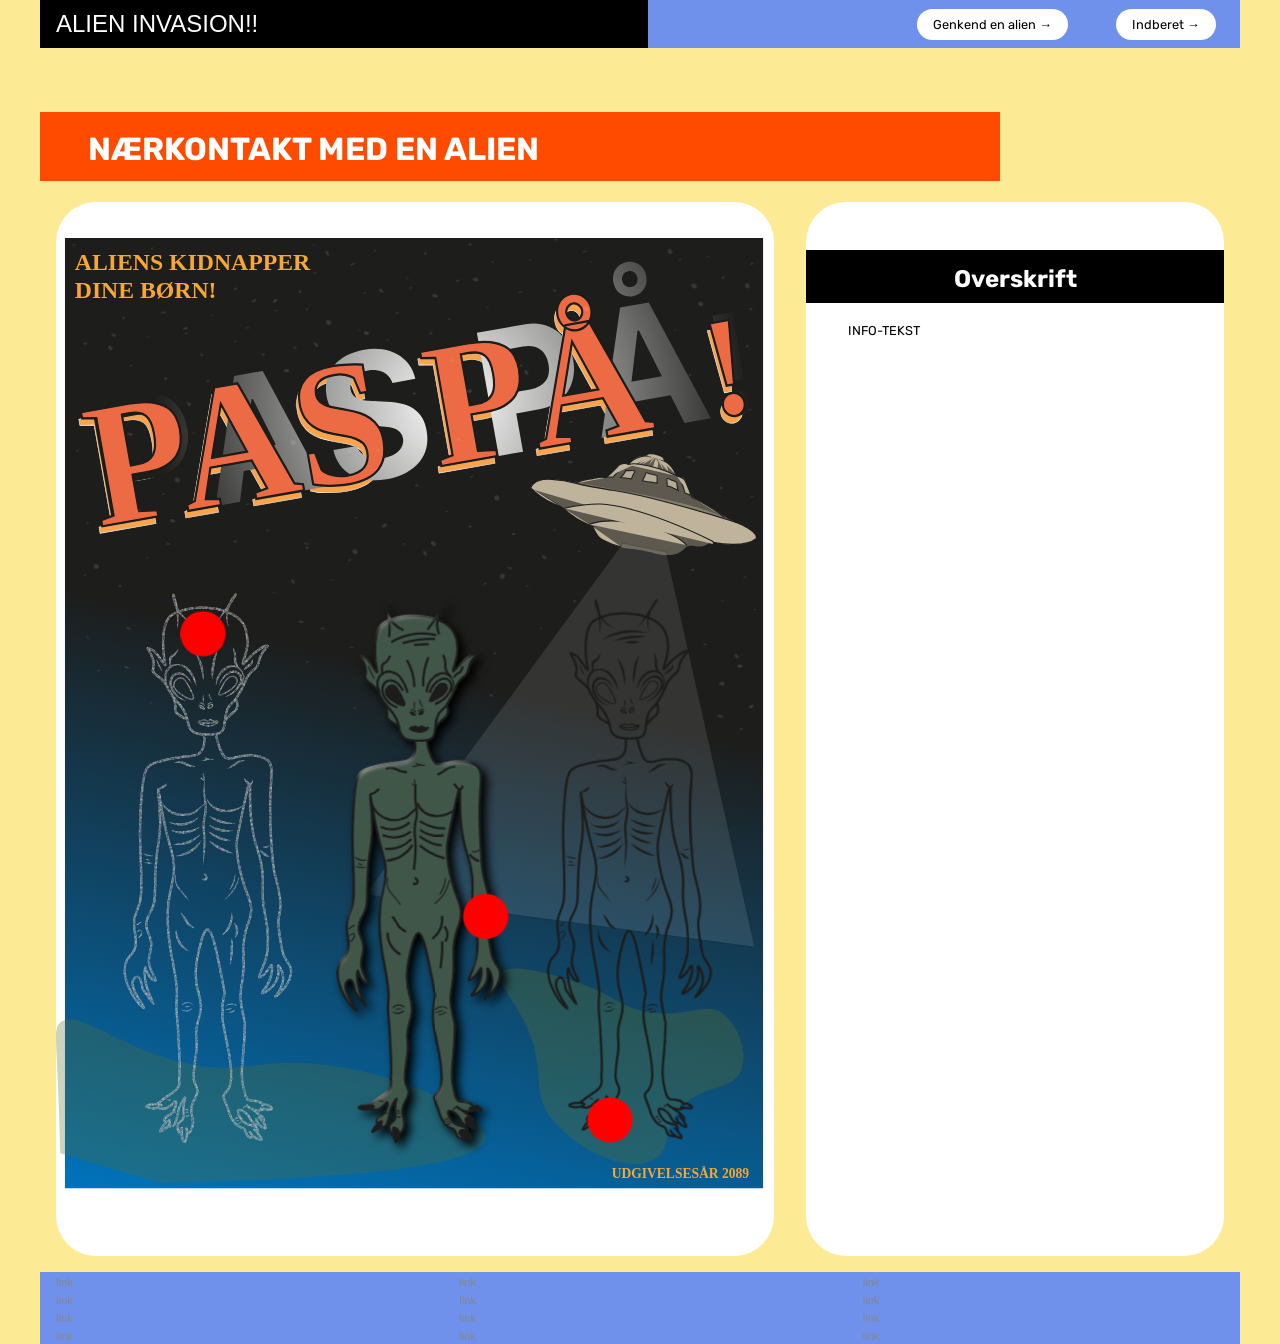
==== commit 8c88d3ed: "animated" ====
--- a/instruction.html
+++ b/instruction.html
@@ -355,6 +355,7 @@
             />
           </g>
           <path
+            class="blink"
             id="ufo_lys"
             d="M539.97,277.73c26.09,116.53,52.18,233.06,78.26,349.58-115.13-15.47-230.25-30.93-345.38-46.4,76.06-103.69,152.11-207.37,228.17-311.06,12.98,2.62,25.97,5.25,38.95,7.87Z"
             style="
@@ -433,14 +434,6 @@
                 "
               />
 
-              <circle
-                id="headCircle"
-                cx="130"
-                cy="350"
-                r="20"
-                style="fill: rgb(0, 0, 0)"
-              />
-
               <path
                 d="M114.29,759.67c-1.13,3.75-1.43,6.84-1.48,9.01-.14,5.58,1.26,8.25-.74,10.81-1.42,1.82-3.04,1.67-4.07,3.96-.93,2.06-.52,4.05-.37,4.68.8,3.47,3.73,5.19,4.32,5.52"
                 style="
@@ -2370,14 +2363,6 @@
                 "
               />
 
-              <circle
-                id="mundCircle"
-                cx="505"
-                cy="435"
-                r="20"
-                style="fill: rgb(206, 173, 173)"
-              />
-
               <path
                 d="M493.57,344.92c-8.96-2.74-14.97-11.25-16.74-20.2-.25-1.25-.49-2.6-.55-3.88,0-1.03,1.3-1.62,1.91-.56,3.44,9.73,4.62,20.54,2.61,30.69.39-10.12-1.06-20.23-4.38-29.76.54.96,1.84.4,1.86-.28,0,.12.03.52.04.65,1.01,9.65,6.31,18.99,15.24,23.34h0Z"
                 style="fill: #1d1d1b"
@@ -2880,14 +2865,6 @@
               <path
                 d="M351.83,770.94c-.3-.74.05-1.52.6-1.73.11-.04.24-.07.36-.07l1.42-1.32c.67.75,2.37,2.48,5.01,3.61,1.75,1.35,3.17,2.39,4.11,3.07,1.42,1.03,3.36,2.4,4.76,4.14.34.41.89.83,1.08,1.58.23.96-.16,1.87-.55,2.5-.31-.45-.66-.94-1.06-1.47-.44-2.42-2.08-3.83-3.37-3.66-.8.1-1.5.8-1.78,1.57-.56,1.52.62,3.13,1.42,4.19.39.52.83,1.02,1.3,1.48l-.28.3c-.79-.11-1.76-.31-2.76-.73-.79-.32-1.59-.77-2.35-1.4-2.42-2.02-2.24-4.11-4.26-6.63-1.71-2.14-4.35-3.64-6.25-4.13l2.6-1.3Z"
                 style="fill: #41564a"
-              />
-
-              <circle
-                id="armCircle"
-                cx="380"
-                cy="600"
-                r="20"
-                style="fill: #bfb39b"
               />
 
               <path
@@ -3739,6 +3716,12 @@
           >
             <tspan x="0" y="0">UDGIVELSESÅR 2089</tspan>
           </text>
+
+          <circle id="headCircle" cx="130" cy="350" r="20" style="fill: red" />
+
+          <circle id="armCircle" cx="380" cy="600" r="20" style="fill: red" />
+
+          <circle id="benCircle" cx="490" cy="780" r="20" style="fill: red" />
         </svg>
       </section>
 
@@ -3778,6 +3761,6 @@
         </ul>
       </nav>
     </footer>
-    <!-- <script src="js/main.js"></script> -->
+    <script src="js/main.js"></script>
   </body>
 </html>
--- a/css/infographic.css
+++ b/css/infographic.css
@@ -46,3 +46,14 @@
     opacity: 1;
   }
 }
+
+.blink {
+  animation: blinker 3.8s infinite;
+}
+
+@keyframes blinker {
+  to {
+    opacity: 0.4;
+    fill: rgb(0, 174, 255);
+  }
+}
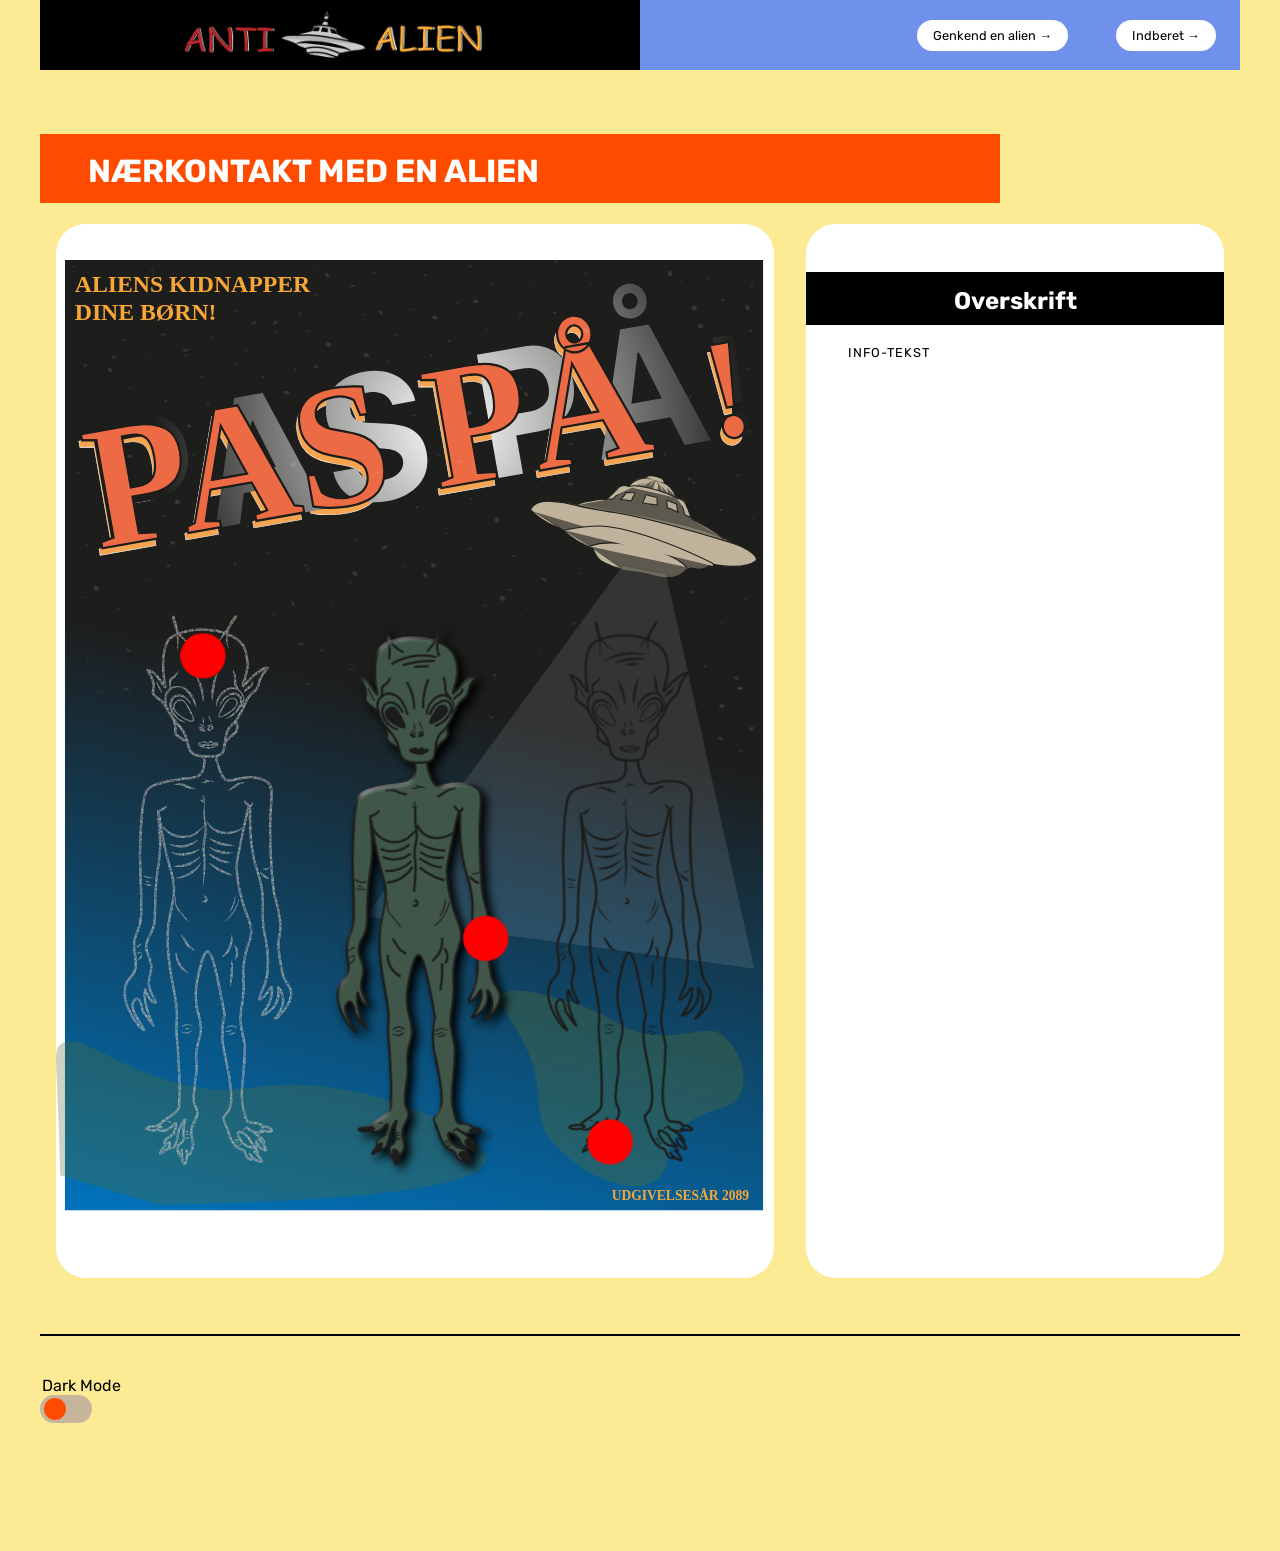
==== commit 1436255c: "færdig" ====
--- a/instruction.html
+++ b/instruction.html
@@ -9,6 +9,7 @@
     <link rel="stylesheet" href="css/layout.css" />
     <link rel="stylesheet" href="css/infographic.css" />
     <link rel="stylesheet" href="css/ekstra.css" />
+    <link id="lightmode" rel="stylesheet" href="css/light.css" />
     <link rel="icon" type="image/png" href="img/fav.png" />
     <title>Emergency Site</title>
   </head>
@@ -16,7 +17,7 @@
     <header>
       <nav>
         <div id="logotype-wrapper">
-          <a href="index.html"> ALIEN INVASION!! </a>
+          <a href="index.html"><img src="img/aaa.png" alt="logo" /></a>
         </div>
         <ul class="menu">
           <li>
@@ -3734,9 +3735,16 @@
         <aside id="requirement" class="info-box green hide">INFO-BOX</aside>
       </section>
     </main>
-
+    <hr class="footer-line" />
     <footer>
-      <nav class="some">
+      <div class="dark-mode">
+        <legend id="switchtext">Dark Mode</legend>
+        <label class="switch">
+          <input id="switchBtn" type="checkbox" />
+          <span class="slider round"></span>
+        </label>
+      </div>
+      <!-- <nav class="some">
         <ul>
           <li><a href="">link</a></li>
           <li><a href="">link</a></li>
@@ -3759,8 +3767,9 @@
           <li><a href="">link</a></li>
           <li><a href="">link</a></li>
         </ul>
-      </nav>
+      </nav> -->
     </footer>
     <script src="js/main.js"></script>
+    <script src="js/front.js"></script>
   </body>
 </html>
--- a/css/custom.css
+++ b/css/custom.css
@@ -1,6 +1,5 @@
 :root {
   /* Colours */
-  --primary-bg-color: #fceb94; /* used */
   --primary-font-color: #000000; /* used */
 
   --secondary-bg-color: #c34444; /* used */
--- a/css/general.css
+++ b/css/general.css
@@ -44,8 +44,6 @@
 }
 main section {
   padding: 20px;
-  /* margin: 10px; */
-  /* border: 1px solid var(--border-color); */
   border-radius: var(--border-radius);
 }
 h1,
@@ -124,17 +122,23 @@
   display: flex;
   justify-content: flex-start;
   align-items: center;
-  padding: 0 0 0 1rem;
+  padding: 2 0 0 1rem;
+  height: 70px;
 }
 #logotype-wrapper > a {
   font-size: var(--logotype-size);
   color: var(--logotype-color);
-  font-family: var(--logotype-font);
-  height: 3rem;
+  font-family: "rubik";
   width: 100%;
-  display: flex;
   align-items: center;
 }
+
+#logotype-wrapper img {
+  width: 50%;
+  padding-left: 6em;
+  padding-top: 3em;
+}
+
 header nav li a {
   margin: 1.5rem;
   background-color: var(--followup-text-bg-color);
@@ -147,7 +151,7 @@
   content: " \2192";
 }
 nav a:hover {
-  color: var(--hover-color);
+  color: #ff4b00;
 }
 nav a:active {
   color: var(--active-color);
@@ -167,3 +171,16 @@
 .green {
   background-color: var(--info-bg-color-green);
 }
+
+.footer-line {
+  position: relative;
+  border: none;
+  height: 2px;
+  background-color: rgb(0, 0, 0);
+  width: 100%;
+  margin-top: 40px;
+}
+
+.hr {
+  margin-top: 2rem;
+}
--- a/css/infographic.css
+++ b/css/infographic.css
@@ -5,6 +5,7 @@
 .info-text {
   background-color: var(--info-background-color);
   padding: 0;
+  border-radius: 30px;
 }
 .info-text h2 {
   line-height: 3rem;
@@ -22,6 +23,8 @@
 }
 .info-text > *:not(:first-child) {
   margin: 0 clamp(1rem, 10%, 7rem);
+  margin-top: 1em;
+  letter-spacing: 1px;
 }
 .info-text p {
   font-size: 0.8rem;
--- a/css/ekstra.css
+++ b/css/ekstra.css
@@ -1,14 +1,5 @@
 #main-disclamer {
   background-color: #ff4b00;
-}
-
-.daily_card {
-  background-color: white;
-}
-
-.daily_card img {
-  width: 60%;
-  margin: auto;
 }
 
 @font-face {
@@ -35,14 +26,62 @@
   color: white;
 }
 
-.info-text {
-  border-radius: 40px;
-}
-
 .info-text h2 {
   margin-top: 2em;
 }
 
-.info-graphic {
-  border-radius: 40px;
+/* css til dark mode knappen */
+
+.dark-mode {
+  padding-bottom: 8rem;
+  padding-top: 2rem;
 }
+
+.switch {
+  position: relative;
+  display: inline-block;
+  width: 52px;
+  height: 28px;
+}
+
+.switch input {
+  opacity: 0;
+  width: 0;
+  height: 0;
+}
+
+#switchtext {
+  color: black;
+  font-family: "rubik2";
+}
+
+.slider {
+  position: absolute;
+  cursor: pointer;
+  top: 0;
+  left: 0;
+  right: 0;
+  bottom: 0;
+  background-color: rgb(199, 180, 156);
+  border-radius: 34px;
+}
+
+.slider::before {
+  position: absolute;
+  content: "";
+  height: 22px;
+  width: 22px;
+  left: 4px;
+  bottom: 3px;
+  background-color: #ff4b00;
+  transition: 0.4s;
+  border-radius: 50%;
+}
+
+input:checked + .slider::before {
+  translate: 100% 0;
+}
+
+footer {
+  background-color: #fceb94;
+}
--- a/css/light.css
+++ b/css/light.css
@@ -0,0 +1,4 @@
+body {
+  background-color: #fceb94;
+  color: black;
+}
